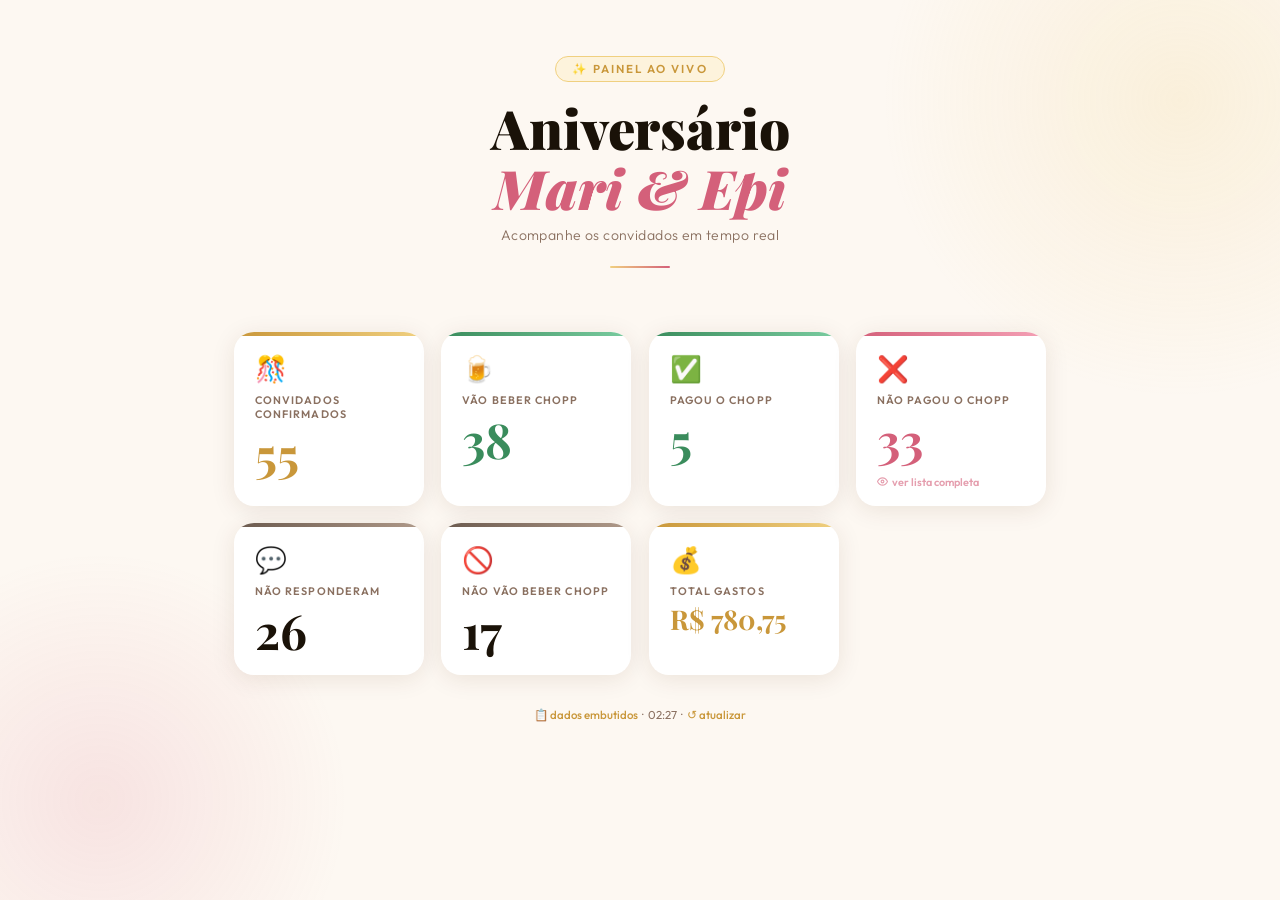
==== index.html @ e2efa53e "Rename painel (1).html to index.html" ====
<!DOCTYPE html>
<html lang="pt-BR">
<head>
<meta charset="UTF-8">
<meta name="viewport" content="width=device-width, initial-scale=1.0">
<title>🎉 Aniversário Mari & Epi</title>
<link href="https://fonts.googleapis.com/css2?family=Playfair+Display:wght@700;900&family=Outfit:wght@300;400;500;600&display=swap" rel="stylesheet">
<style>
:root{--cream:#fdf8f2;--gold:#c9973a;--gold-light:#f0d080;--rose:#d4607a;--rose-light:#f9dde4;--green:#3a8c5c;--ink:#1a1208;--muted:#8a7060;--shadow:0 4px 24px rgba(80,40,10,.10);--shadow-lg:0 12px 48px rgba(80,40,10,.18)}
*{box-sizing:border-box;margin:0;padding:0}
body{font-family:'Outfit',sans-serif;background:var(--cream);color:var(--ink);min-height:100vh;overflow-x:hidden}
body::before{content:'';position:fixed;top:-200px;right:-200px;width:600px;height:600px;background:radial-gradient(circle,#f0d08033 0%,transparent 70%);pointer-events:none;z-index:0}
body::after{content:'';position:fixed;bottom:-150px;left:-150px;width:500px;height:500px;background:radial-gradient(circle,#d4607a22 0%,transparent 70%);pointer-events:none;z-index:0}
header{position:relative;z-index:1;text-align:center;padding:3.5rem 1rem 2rem}
.tag{display:inline-block;font-size:.72rem;font-weight:600;letter-spacing:.18em;text-transform:uppercase;color:var(--gold);background:#fdf3dc;border:1px solid #f0d080;border-radius:999px;padding:.28rem 1rem;margin-bottom:1rem}
header h1{font-family:'Playfair Display',serif;font-size:clamp(2rem,6vw,3.4rem);font-weight:900;color:var(--ink);line-height:1.1;margin-bottom:.5rem}
header h1 em{font-style:italic;color:var(--rose)}
.sub{font-size:.88rem;color:var(--muted);font-weight:300;letter-spacing:.03em}
.divider{width:60px;height:2px;background:linear-gradient(90deg,var(--gold-light),var(--rose));margin:1.4rem auto 0;border-radius:2px}
.grid-wrap{position:relative;z-index:1;max-width:860px;margin:0 auto;padding:2rem 1.5rem 1rem;display:grid;grid-template-columns:repeat(auto-fit,minmax(175px,1fr));gap:1.1rem}
.card{background:#fff;border-radius:20px;padding:1.5rem 1.3rem 1.3rem;box-shadow:var(--shadow);transition:transform .2s,box-shadow .2s;position:relative;overflow:hidden;animation:fadeUp .5s ease both}
.card:hover{transform:translateY(-4px);box-shadow:var(--shadow-lg)}
@keyframes fadeUp{from{opacity:0;transform:translateY(20px)}to{opacity:1;transform:translateY(0)}}
.card:nth-child(1){animation-delay:.05s}.card:nth-child(2){animation-delay:.10s}.card:nth-child(3){animation-delay:.15s}
.card:nth-child(4){animation-delay:.20s}.card:nth-child(5){animation-delay:.25s}.card:nth-child(6){animation-delay:.30s}.card:nth-child(7){animation-delay:.35s}
.card::before{content:'';position:absolute;top:0;left:0;right:0;height:4px;border-radius:20px 20px 0 0}
.card.c-gold::before{background:linear-gradient(90deg,var(--gold),var(--gold-light))}
.card.c-green::before{background:linear-gradient(90deg,var(--green),#7acca0)}
.card.c-rose::before{background:linear-gradient(90deg,var(--rose),#f4a0b5)}
.card.c-ink::before{background:linear-gradient(90deg,#6b5a4e,#b09a8a)}
.card.c-rose{cursor:pointer}
.card.c-rose:hover .hint{opacity:1;transform:translateY(0)}
.card-icon{font-size:1.6rem;margin-bottom:.7rem;display:block;line-height:1}
.lbl{font-size:.68rem;font-weight:600;text-transform:uppercase;letter-spacing:.1em;color:var(--muted);margin-bottom:.5rem;line-height:1.3}
.val{font-family:'Playfair Display',serif;font-size:3rem;font-weight:700;line-height:1;color:var(--ink)}
.val.gold{color:var(--gold)}.val.green{color:var(--green)}.val.rose{color:var(--rose)}.val.money{font-size:1.7rem;color:var(--gold)}
.hint{font-size:.68rem;font-weight:600;color:var(--rose);margin-top:.5rem;opacity:.6;transform:translateY(4px);transition:opacity .2s,transform .2s;display:flex;align-items:center;gap:4px}
.overlay{display:none;position:fixed;inset:0;background:rgba(26,18,8,.55);backdrop-filter:blur(4px);z-index:500;align-items:center;justify-content:center;padding:1rem}
.overlay.open{display:flex}
.modal{background:#fff;border-radius:24px;width:100%;max-width:420px;max-height:85vh;display:flex;flex-direction:column;box-shadow:0 32px 80px rgba(26,18,8,.3);overflow:hidden;animation:modalIn .25s ease}
@keyframes modalIn{from{opacity:0;transform:scale(.95) translateY(10px)}to{opacity:1;transform:scale(1) translateY(0)}}
.mhead{background:linear-gradient(135deg,var(--rose) 0%,#c04060 100%);color:#fff;padding:1.4rem 1.5rem 1.2rem;display:flex;align-items:flex-start;justify-content:space-between;gap:1rem}
.mhead h2{font-family:'Playfair Display',serif;font-size:1.15rem;font-weight:700;margin-bottom:.2rem}
.mhead p{font-size:.75rem;opacity:.8;font-weight:300}
.mclose{background:rgba(255,255,255,.2);border:none;color:#fff;width:30px;height:30px;border-radius:50%;font-size:1.1rem;cursor:pointer;display:flex;align-items:center;justify-content:center;flex-shrink:0;transition:background .15s}
.mclose:hover{background:rgba(255,255,255,.35)}
.msearch-wrap{padding:.9rem 1.2rem;border-bottom:1px solid #f0ece8;background:#fdfbf9}
.msearch-wrap input{width:100%;border:1.5px solid #ede8e0;border-radius:10px;padding:.5rem .9rem;font-family:'Outfit',sans-serif;font-size:.88rem;outline:none;background:#fff;color:var(--ink);transition:border-color .2s}
.msearch-wrap input:focus{border-color:var(--rose)}
.mbody{overflow-y:auto;flex:1}
.mitem{padding:.72rem 1.5rem;font-size:.9rem;color:var(--ink);border-bottom:1px solid #f8f4f0;display:flex;align-items:center;gap:.75rem;transition:background .1s}
.mitem:hover{background:#fdf8f2}.mitem:last-child{border-bottom:none}
.mdot{width:8px;height:8px;border-radius:50%;background:var(--rose);flex-shrink:0}
.mempty{padding:2.5rem 1rem;text-align:center;color:var(--muted);font-size:.88rem;line-height:1.7}
.mfoot{padding:.7rem 1.5rem;border-top:1px solid #f0ece8;background:#fdfbf9;font-size:.72rem;color:var(--muted);display:flex;align-items:center;justify-content:space-between}
.mcount{background:var(--rose-light);color:var(--rose);font-weight:600;padding:.15rem .6rem;border-radius:999px;font-size:.72rem}
.status{position:relative;z-index:1;text-align:center;font-size:.72rem;color:var(--muted);padding:1rem 1rem 2rem}
.status a{color:var(--gold);text-decoration:none;font-weight:500}
.live-badge{display:inline-flex;align-items:center;gap:5px;background:#eef9f3;color:var(--green);border:1px solid #b6e8ce;border-radius:999px;padding:.2rem .75rem;font-size:.7rem;font-weight:600}
.live-dot{width:6px;height:6px;border-radius:50%;background:var(--green);animation:pulse 2s infinite}
@keyframes pulse{0%,100%{opacity:1}50%{opacity:.3}}
@media(max-width:480px){.grid-wrap{grid-template-columns:repeat(2,1fr);gap:.8rem;padding:1.2rem 1rem 1rem}.val{font-size:2.4rem}.val.money{font-size:1.3rem}}
</style>
</head>
<body>

<header>
  <div class="tag">✨ Painel ao vivo</div>
  <h1>Aniversário<br><em>Mari & Epi</em></h1>
  <p class="sub">Acompanhe os convidados em tempo real</p>
  <div class="divider"></div>
</header>

<div class="grid-wrap" id="grid"></div>
<div class="status" id="status"></div>

<div class="overlay" id="overlay" onclick="overlayClick(event)">
  <div class="modal">
    <div class="mhead">
      <div>
        <h2>Não pagaram o chopp</h2>
        <p id="msubtitle"></p>
      </div>
      <button class="mclose" onclick="closeModal()">×</button>
    </div>
    <div class="msearch-wrap">
      <input id="msearch" type="text" placeholder="🔍  Buscar nome..." oninput="filterModal()">
    </div>
    <div class="mbody" id="mlist"></div>
    <div class="mfoot">
      <span>Lista ao vivo da planilha</span>
      <span class="mcount" id="mcount">0</span>
    </div>
  </div>
</div>

<script>
// ── Dados embutidos — sempre corretos ────────────────────────────────────────
const BASE = {
  confirmados: 55, beberChopp: 38, pagouChopp: 5,
  naoPagou: 33, naoResponderam: 26, naoVaoBeber: 17,
  totalGastos: 'R$ 780,75',
  naoPagaram: ["Giulia helena","Marco Tulio","Hiago Calvo","Isaac","Joyce",
    "Matheus calabresa","Moises","Beatriz","Fernando","Duda","Lucas Sampaio",
    "Bruno Fernando","Bernardo","Tio Paulo","Regina","Bolivar","Bessa","Saulo",
    "Suelly Esposa saulo","Ana luiza Gabriel","Pai Marco","Mãe Marco",
    "Gabriel Augusto","Leite, João","PH Cria","Dona Margo","Bruno",
    "Maria Luiza Macedo","Bruna","Lucas","Sônia","Kathleen","João Vitor"]
};

const URL_CONV = 'https://docs.google.com/spreadsheets/d/e/2PACX-1vThvpgdanYTdMGOWHBqjWb4J228eDrGyHXUwMuTvzd60iAcUpu5BRaYvmq8Ufux8NA_GicTY8A1cm37/pub?gid=1875632085&single=true&output=csv';
const PROXIES = [
  u => `https://corsproxy.io/?url=${encodeURIComponent(u)}`,
  u => `https://api.allorigins.win/raw?url=${encodeURIComponent(u)}`,
];

let current = { ...BASE, naoPagaram: [...BASE.naoPagaram] };

// Renderiza imediatamente com dados embutidos
render(current);
setStatus('local');

// Tenta atualizar ao vivo em background
tryLive();

async function tryLive() {
  const urls = [URL_CONV, ...PROXIES.map(fn => fn(URL_CONV))];

  for (const url of urls) {
    try {
      const r = await fetch(url, { cache: 'no-store' });
      if (!r.ok) continue;
      const text = await r.text();
      if (!text || text.length < 100) continue;

      const parsed = processCSV(text);

      // ✅ SÓ atualiza se os dados fizerem sentido (confirmados > 0)
      if (parsed.confirmados > 0) {
        current = parsed;
        render(current);
        setStatus('live');
        return;
      }
      // Se veio zerado, ignora e tenta próximo
    } catch(e) { continue; }
  }

  // Nenhum funcionou — mantém dados embutidos
  setStatus('local');
}

function processCSV(text) {
  const rows = parseCSV(text);
  let confirmados=0, beberChopp=0, pagouChopp=0,
      naoPagou=0, naoResponderam=0, naoVaoBeber=0;
  const naoPagaram = [];

  // Linha 0: título "CONVIDADOS"
  // Linha 1: vazia
  // Linha 2: cabeçalho (NOMES, PRESENÇA, VAI BEBER CHOPP?, PAGOU O CHOOP)
  // Dados: a partir da linha 3
  for (let i = 3; i < rows.length; i++) {
    const r = rows[i];
    const nome     = (r[2] || '').trim();
    const presenca = norm(r[3] || '');
    const chopp    = norm(r[4] || '');
    const pagou    = norm(r[5] || '');

    if (!nome) continue;

    if (presenca === 'sim')                                      confirmados++;
    if (presenca.includes('nao respondeu'))                      naoResponderam++;
    if (chopp === 'sim')                                         beberChopp++;
    if (chopp.includes('nao vai') || chopp.includes('nao vao')) naoVaoBeber++;
    if (pagou === 'sim')                                         pagouChopp++;
    if (pagou === 'nao') { naoPagou++; naoPagaram.push(nome); }
  }

  return { confirmados, beberChopp, pagouChopp, naoPagou,
           naoResponderam, naoVaoBeber,
           totalGastos: BASE.totalGastos, naoPagaram };
}

function parseCSV(text) {
  const rows = [];
  for (const line of text.replace(/\r/g,'').split('\n')) {
    if (!line.trim()) continue;
    const cols=[]; let cur='', q=false;
    for (const c of line) {
      if (c==='"'){q=!q;}
      else if (c===','&&!q){cols.push(cur.trim());cur='';}
      else cur+=c;
    }
    cols.push(cur.trim());
    rows.push(cols);
  }
  return rows;
}

function norm(s) {
  return (s||'').toString().trim().toLowerCase()
    .normalize('NFD').replace(/[\u0300-\u036f]/g,'');
}

function render(d) {
  document.getElementById('grid').innerHTML = `
    <div class="card c-gold">
      <span class="card-icon">🎊</span>
      <div class="lbl">Convidados Confirmados</div>
      <div class="val gold">${d.confirmados}</div>
    </div>
    <div class="card c-green">
      <span class="card-icon">🍺</span>
      <div class="lbl">Vão Beber Chopp</div>
      <div class="val green">${d.beberChopp}</div>
    </div>
    <div class="card c-green">
      <span class="card-icon">✅</span>
      <div class="lbl">Pagou o Chopp</div>
      <div class="val green">${d.pagouChopp}</div>
    </div>
    <div class="card c-rose" onclick="openModal()">
      <span class="card-icon">❌</span>
      <div class="lbl">Não Pagou o Chopp</div>
      <div class="val rose">${d.naoPagou}</div>
      <div class="hint">
        <svg width="11" height="11" viewBox="0 0 24 24" fill="none" stroke="currentColor" stroke-width="2.5"><path d="M1 12s4-8 11-8 11 8 11 8-4 8-11 8-11-8-11-8z"/><circle cx="12" cy="12" r="3"/></svg>
        ver lista completa
      </div>
    </div>
    <div class="card c-ink">
      <span class="card-icon">💬</span>
      <div class="lbl">Não Responderam</div>
      <div class="val">${d.naoResponderam}</div>
    </div>
    <div class="card c-ink">
      <span class="card-icon">🚫</span>
      <div class="lbl">Não Vão Beber Chopp</div>
      <div class="val">${d.naoVaoBeber}</div>
    </div>
    <div class="card c-gold">
      <span class="card-icon">💰</span>
      <div class="lbl">Total Gastos</div>
      <div class="val money">${d.totalGastos}</div>
    </div>`;
}

function setStatus(mode) {
  const now = new Date().toLocaleTimeString('pt-BR',{hour:'2-digit',minute:'2-digit'});
  const badge = mode === 'live'
    ? `<span class="live-badge"><span class="live-dot"></span> ao vivo</span>`
    : `<span style="color:var(--gold);font-weight:500">📋 dados embutidos</span>`;
  document.getElementById('status').innerHTML =
    `${badge} &nbsp;·&nbsp; ${now} &nbsp;·&nbsp; <a href="#" onclick="location.reload();return false">↺ atualizar</a>`;
}

function openModal() {
  document.getElementById('msearch').value = '';
  filterModal();
  document.getElementById('overlay').classList.add('open');
}
function closeModal() { document.getElementById('overlay').classList.remove('open'); }
function overlayClick(e) { if(e.target===document.getElementById('overlay')) closeModal(); }

function filterModal() {
  const lista = current.naoPagaram;
  const q = norm(document.getElementById('msearch').value);
  const filtered = q ? lista.filter(n => norm(n).includes(q)) : [...lista];
  document.getElementById('msubtitle').textContent =
    `${lista.length} pessoa${lista.length !== 1 ? 's' : ''} na lista`;
  const listEl = document.getElementById('mlist');
  if (!lista.length) {
    listEl.innerHTML = '<div class="mempty">🎉 Ninguém deve chopp!<br>Todos pagaram.</div>';
  } else if (!filtered.length) {
    listEl.innerHTML = '<div class="mempty">Nenhum nome encontrado.</div>';
  } else {
    listEl.innerHTML = filtered
      .map(n => `<div class="mitem"><div class="mdot"></div>${n}</div>`)
      .join('');
  }
  document.getElementById('mcount').textContent =
    filtered.length + (filtered.length !== lista.length ? ` / ${lista.length}` : '');
}
</script>
</body>
</html>
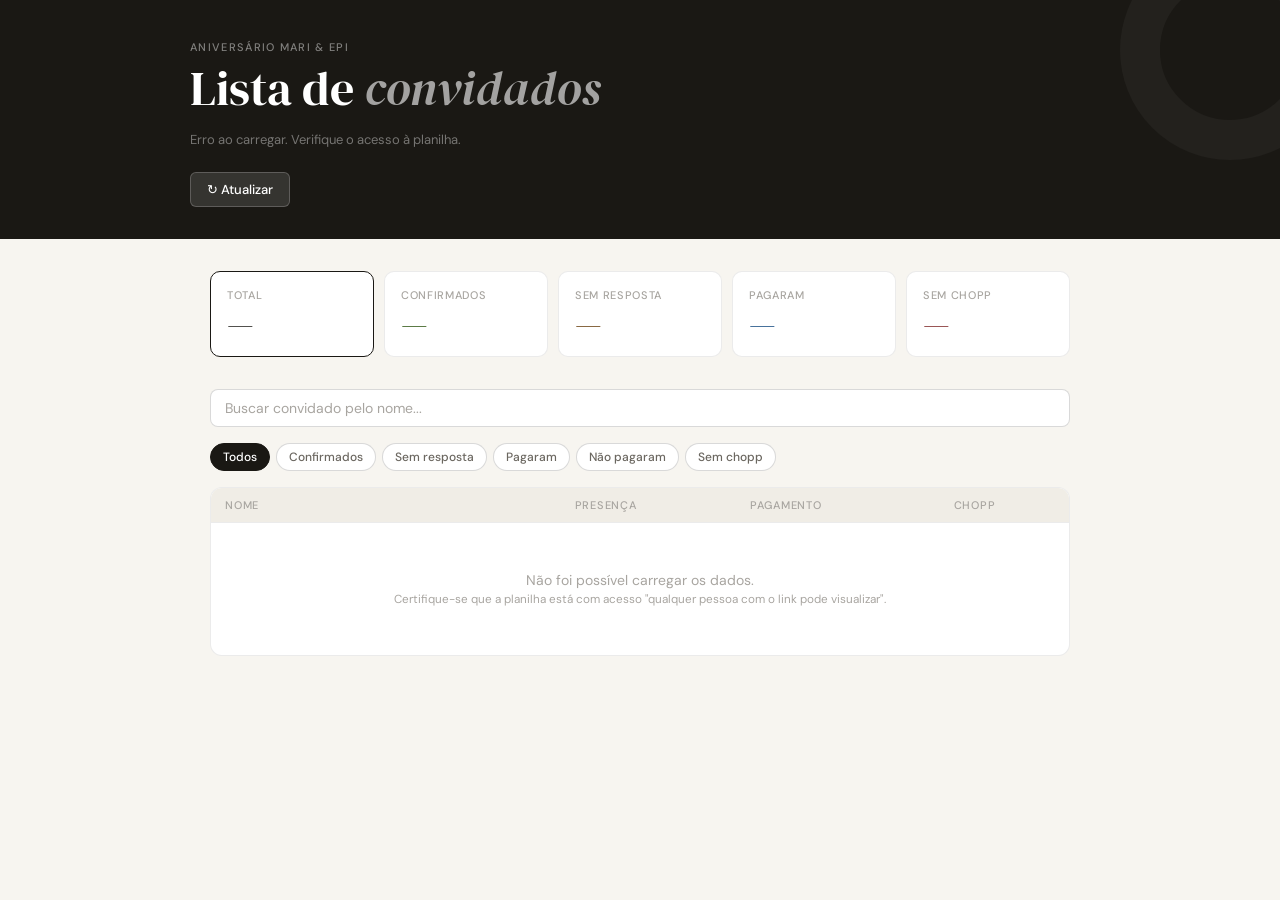
==== commit 97ce45d4: "Update index.html" ====
--- a/index.html
+++ b/index.html
@@ -1,287 +1,265 @@
 <!DOCTYPE html>
 <html lang="pt-BR">
 <head>
-<meta charset="UTF-8">
-<meta name="viewport" content="width=device-width, initial-scale=1.0">
-<title>🎉 Aniversário Mari & Epi</title>
-<link href="https://fonts.googleapis.com/css2?family=Playfair+Display:wght@700;900&family=Outfit:wght@300;400;500;600&display=swap" rel="stylesheet">
-<style>
-:root{--cream:#fdf8f2;--gold:#c9973a;--gold-light:#f0d080;--rose:#d4607a;--rose-light:#f9dde4;--green:#3a8c5c;--ink:#1a1208;--muted:#8a7060;--shadow:0 4px 24px rgba(80,40,10,.10);--shadow-lg:0 12px 48px rgba(80,40,10,.18)}
-*{box-sizing:border-box;margin:0;padding:0}
-body{font-family:'Outfit',sans-serif;background:var(--cream);color:var(--ink);min-height:100vh;overflow-x:hidden}
-body::before{content:'';position:fixed;top:-200px;right:-200px;width:600px;height:600px;background:radial-gradient(circle,#f0d08033 0%,transparent 70%);pointer-events:none;z-index:0}
-body::after{content:'';position:fixed;bottom:-150px;left:-150px;width:500px;height:500px;background:radial-gradient(circle,#d4607a22 0%,transparent 70%);pointer-events:none;z-index:0}
-header{position:relative;z-index:1;text-align:center;padding:3.5rem 1rem 2rem}
-.tag{display:inline-block;font-size:.72rem;font-weight:600;letter-spacing:.18em;text-transform:uppercase;color:var(--gold);background:#fdf3dc;border:1px solid #f0d080;border-radius:999px;padding:.28rem 1rem;margin-bottom:1rem}
-header h1{font-family:'Playfair Display',serif;font-size:clamp(2rem,6vw,3.4rem);font-weight:900;color:var(--ink);line-height:1.1;margin-bottom:.5rem}
-header h1 em{font-style:italic;color:var(--rose)}
-.sub{font-size:.88rem;color:var(--muted);font-weight:300;letter-spacing:.03em}
-.divider{width:60px;height:2px;background:linear-gradient(90deg,var(--gold-light),var(--rose));margin:1.4rem auto 0;border-radius:2px}
-.grid-wrap{position:relative;z-index:1;max-width:860px;margin:0 auto;padding:2rem 1.5rem 1rem;display:grid;grid-template-columns:repeat(auto-fit,minmax(175px,1fr));gap:1.1rem}
-.card{background:#fff;border-radius:20px;padding:1.5rem 1.3rem 1.3rem;box-shadow:var(--shadow);transition:transform .2s,box-shadow .2s;position:relative;overflow:hidden;animation:fadeUp .5s ease both}
-.card:hover{transform:translateY(-4px);box-shadow:var(--shadow-lg)}
-@keyframes fadeUp{from{opacity:0;transform:translateY(20px)}to{opacity:1;transform:translateY(0)}}
-.card:nth-child(1){animation-delay:.05s}.card:nth-child(2){animation-delay:.10s}.card:nth-child(3){animation-delay:.15s}
-.card:nth-child(4){animation-delay:.20s}.card:nth-child(5){animation-delay:.25s}.card:nth-child(6){animation-delay:.30s}.card:nth-child(7){animation-delay:.35s}
-.card::before{content:'';position:absolute;top:0;left:0;right:0;height:4px;border-radius:20px 20px 0 0}
-.card.c-gold::before{background:linear-gradient(90deg,var(--gold),var(--gold-light))}
-.card.c-green::before{background:linear-gradient(90deg,var(--green),#7acca0)}
-.card.c-rose::before{background:linear-gradient(90deg,var(--rose),#f4a0b5)}
-.card.c-ink::before{background:linear-gradient(90deg,#6b5a4e,#b09a8a)}
-.card.c-rose{cursor:pointer}
-.card.c-rose:hover .hint{opacity:1;transform:translateY(0)}
-.card-icon{font-size:1.6rem;margin-bottom:.7rem;display:block;line-height:1}
-.lbl{font-size:.68rem;font-weight:600;text-transform:uppercase;letter-spacing:.1em;color:var(--muted);margin-bottom:.5rem;line-height:1.3}
-.val{font-family:'Playfair Display',serif;font-size:3rem;font-weight:700;line-height:1;color:var(--ink)}
-.val.gold{color:var(--gold)}.val.green{color:var(--green)}.val.rose{color:var(--rose)}.val.money{font-size:1.7rem;color:var(--gold)}
-.hint{font-size:.68rem;font-weight:600;color:var(--rose);margin-top:.5rem;opacity:.6;transform:translateY(4px);transition:opacity .2s,transform .2s;display:flex;align-items:center;gap:4px}
-.overlay{display:none;position:fixed;inset:0;background:rgba(26,18,8,.55);backdrop-filter:blur(4px);z-index:500;align-items:center;justify-content:center;padding:1rem}
-.overlay.open{display:flex}
-.modal{background:#fff;border-radius:24px;width:100%;max-width:420px;max-height:85vh;display:flex;flex-direction:column;box-shadow:0 32px 80px rgba(26,18,8,.3);overflow:hidden;animation:modalIn .25s ease}
-@keyframes modalIn{from{opacity:0;transform:scale(.95) translateY(10px)}to{opacity:1;transform:scale(1) translateY(0)}}
-.mhead{background:linear-gradient(135deg,var(--rose) 0%,#c04060 100%);color:#fff;padding:1.4rem 1.5rem 1.2rem;display:flex;align-items:flex-start;justify-content:space-between;gap:1rem}
-.mhead h2{font-family:'Playfair Display',serif;font-size:1.15rem;font-weight:700;margin-bottom:.2rem}
-.mhead p{font-size:.75rem;opacity:.8;font-weight:300}
-.mclose{background:rgba(255,255,255,.2);border:none;color:#fff;width:30px;height:30px;border-radius:50%;font-size:1.1rem;cursor:pointer;display:flex;align-items:center;justify-content:center;flex-shrink:0;transition:background .15s}
-.mclose:hover{background:rgba(255,255,255,.35)}
-.msearch-wrap{padding:.9rem 1.2rem;border-bottom:1px solid #f0ece8;background:#fdfbf9}
-.msearch-wrap input{width:100%;border:1.5px solid #ede8e0;border-radius:10px;padding:.5rem .9rem;font-family:'Outfit',sans-serif;font-size:.88rem;outline:none;background:#fff;color:var(--ink);transition:border-color .2s}
-.msearch-wrap input:focus{border-color:var(--rose)}
-.mbody{overflow-y:auto;flex:1}
-.mitem{padding:.72rem 1.5rem;font-size:.9rem;color:var(--ink);border-bottom:1px solid #f8f4f0;display:flex;align-items:center;gap:.75rem;transition:background .1s}
-.mitem:hover{background:#fdf8f2}.mitem:last-child{border-bottom:none}
-.mdot{width:8px;height:8px;border-radius:50%;background:var(--rose);flex-shrink:0}
-.mempty{padding:2.5rem 1rem;text-align:center;color:var(--muted);font-size:.88rem;line-height:1.7}
-.mfoot{padding:.7rem 1.5rem;border-top:1px solid #f0ece8;background:#fdfbf9;font-size:.72rem;color:var(--muted);display:flex;align-items:center;justify-content:space-between}
-.mcount{background:var(--rose-light);color:var(--rose);font-weight:600;padding:.15rem .6rem;border-radius:999px;font-size:.72rem}
-.status{position:relative;z-index:1;text-align:center;font-size:.72rem;color:var(--muted);padding:1rem 1rem 2rem}
-.status a{color:var(--gold);text-decoration:none;font-weight:500}
-.live-badge{display:inline-flex;align-items:center;gap:5px;background:#eef9f3;color:var(--green);border:1px solid #b6e8ce;border-radius:999px;padding:.2rem .75rem;font-size:.7rem;font-weight:600}
-.live-dot{width:6px;height:6px;border-radius:50%;background:var(--green);animation:pulse 2s infinite}
-@keyframes pulse{0%,100%{opacity:1}50%{opacity:.3}}
-@media(max-width:480px){.grid-wrap{grid-template-columns:repeat(2,1fr);gap:.8rem;padding:1.2rem 1rem 1rem}.val{font-size:2.4rem}.val.money{font-size:1.3rem}}
-</style>
+  <meta charset="UTF-8" />
+  <meta name="viewport" content="width=device-width, initial-scale=1.0" />
+  <title>Painel de Convidados</title>
+  <link href="https://fonts.googleapis.com/css2?family=DM+Serif+Display:ital@0;1&family=DM+Sans:wght@300;400;500&display=swap" rel="stylesheet" />
+  <style>
+    *, *::before, *::after { box-sizing: border-box; margin: 0; padding: 0; }
+    :root {
+      --bg: #F7F5F0; --surface: #FFFFFF; --surface2: #F0EDE6;
+      --text: #1A1814; --text2: #6B6760; --text3: #A8A5A0;
+      --border: rgba(0,0,0,0.08); --border2: rgba(0,0,0,0.15);
+      --green-bg: #EAF3DE; --green-text: #27500A;
+      --amber-bg: #FAEEDA; --amber-text: #633806;
+      --blue-bg:  #E6F1FB; --blue-text:  #0C447C;
+      --red-bg:   #FCEBEB; --red-text:   #791F1F;
+      --accent: #1A1814;
+    }
+    body { font-family: 'DM Sans', sans-serif; background: var(--bg); color: var(--text); min-height: 100vh; }
+    header { background: var(--accent); padding: 2.5rem 2rem 2rem; position: relative; overflow: hidden; }
+    header::before { content: ''; position: absolute; top: -60px; right: -60px; width: 220px; height: 220px; border-radius: 50%; border: 40px solid rgba(255,255,255,0.04); }
+    .header-inner { max-width: 900px; margin: 0 auto; position: relative; z-index: 1; }
+    .header-tag { font-size: 11px; font-weight: 500; letter-spacing: 0.12em; text-transform: uppercase; color: rgba(255,255,255,0.45); margin-bottom: 0.5rem; }
+    header h1 { font-family: 'DM Serif Display', serif; font-size: clamp(2rem, 5vw, 3rem); color: #fff; font-weight: 400; line-height: 1.1; }
+    header h1 em { font-style: italic; color: rgba(255,255,255,0.6); }
+    .header-meta { margin-top: 1rem; font-size: 13px; color: rgba(255,255,255,0.4); }
+    .header-actions { margin-top: 1.5rem; }
+    .btn { display: inline-flex; align-items: center; gap: 6px; font-family: 'DM Sans', sans-serif; font-size: 13px; font-weight: 500; padding: 8px 16px; border-radius: 6px; border: none; cursor: pointer; transition: transform 0.1s; }
+    .btn:active { transform: scale(0.98); }
+    .btn-light { background: rgba(255,255,255,0.12); color: #fff; border: 1px solid rgba(255,255,255,0.2); }
+    .btn-light:hover { background: rgba(255,255,255,0.18); }
+    main { max-width: 900px; margin: 0 auto; padding: 2rem 1.25rem 4rem; }
+    .stats { display: grid; grid-template-columns: repeat(auto-fit, minmax(130px, 1fr)); gap: 10px; margin-bottom: 2rem; }
+    .stat { background: var(--surface); border: 1px solid var(--border); border-radius: 10px; padding: 1rem; cursor: pointer; transition: border-color 0.15s, transform 0.1s; }
+    .stat:hover { border-color: var(--border2); }
+    .stat:active { transform: scale(0.98); }
+    .stat.active { border-color: var(--accent); border-width: 1.5px; }
+    .stat-label { font-size: 11px; font-weight: 500; letter-spacing: 0.06em; text-transform: uppercase; color: var(--text3); margin-bottom: 6px; }
+    .stat-num { font-family: 'DM Serif Display', serif; font-size: 2rem; font-weight: 400; line-height: 1; }
+    .stat.s-confirmados .stat-num { color: #27500A; }
+    .stat.s-pendentes   .stat-num { color: #633806; }
+    .stat.s-pagaram     .stat-num { color: #0C447C; }
+    .stat.s-semchopp    .stat-num { color: #791F1F; }
+    .filters { display: flex; gap: 6px; flex-wrap: wrap; margin-bottom: 1rem; }
+    .filter-btn { font-family: 'DM Sans', sans-serif; font-size: 12px; font-weight: 500; padding: 5px 12px; border-radius: 20px; border: 1px solid var(--border2); background: var(--surface); color: var(--text2); cursor: pointer; transition: all 0.15s; }
+    .filter-btn:hover { border-color: var(--accent); color: var(--accent); }
+    .filter-btn.active { background: var(--accent); color: #fff; border-color: var(--accent); }
+    .search-wrap { margin-bottom: 1rem; }
+    #search { width: 100%; padding: 9px 14px; font-family: 'DM Sans', sans-serif; font-size: 14px; border: 1px solid var(--border2); border-radius: 8px; background: var(--surface); color: var(--text); outline: none; transition: border-color 0.15s; }
+    #search:focus { border-color: var(--accent); }
+    #search::placeholder { color: var(--text3); }
+    .table-wrap { background: var(--surface); border: 1px solid var(--border); border-radius: 12px; overflow: hidden; }
+    table { width: 100%; border-collapse: collapse; table-layout: fixed; }
+    thead tr { background: var(--surface2); border-bottom: 1px solid var(--border); }
+    th { text-align: left; padding: 10px 14px; font-size: 11px; font-weight: 500; letter-spacing: 0.07em; text-transform: uppercase; color: var(--text3); }
+    th:not(:first-child) { text-align: center; }
+    td { padding: 11px 14px; font-size: 14px; border-bottom: 1px solid var(--border); color: var(--text); overflow: hidden; text-overflow: ellipsis; white-space: nowrap; }
+    td:not(:first-child) { text-align: center; }
+    tr:last-child td { border-bottom: none; }
+    tr:hover td { background: var(--surface2); }
+    .badge { display: inline-block; font-size: 11px; font-weight: 500; padding: 3px 9px; border-radius: 20px; }
+    .badge-green { background: var(--green-bg); color: var(--green-text); }
+    .badge-amber { background: var(--amber-bg); color: var(--amber-text); }
+    .badge-blue  { background: var(--blue-bg);  color: var(--blue-text);  }
+    .badge-red   { background: var(--red-bg);   color: var(--red-text);   }
+    .badge-gray  { background: var(--surface2); color: var(--text3);      }
+    .empty { padding: 3rem; text-align: center; color: var(--text3); font-size: 14px; }
+    .footer-info { margin-top: 10px; font-size: 11px; color: var(--text3); text-align: right; }
+    @media (max-width: 600px) {
+      .stats { grid-template-columns: repeat(3, 1fr); }
+      th:nth-child(4), td:nth-child(4) { display: none; }
+    }
+  </style>
 </head>
 <body>
 
 <header>
-  <div class="tag">✨ Painel ao vivo</div>
-  <h1>Aniversário<br><em>Mari & Epi</em></h1>
-  <p class="sub">Acompanhe os convidados em tempo real</p>
-  <div class="divider"></div>
+  <div class="header-inner">
+    <div class="header-tag">Aniversário Mari &amp; Epi</div>
+    <h1>Lista de <em>convidados</em></h1>
+    <div class="header-meta" id="header-meta">Carregando dados...</div>
+    <div class="header-actions">
+      <button class="btn btn-light" onclick="loadData()">&#8635; Atualizar</button>
+    </div>
+  </div>
 </header>
 
-<div class="grid-wrap" id="grid"></div>
-<div class="status" id="status"></div>
-
-<div class="overlay" id="overlay" onclick="overlayClick(event)">
-  <div class="modal">
-    <div class="mhead">
-      <div>
-        <h2>Não pagaram o chopp</h2>
-        <p id="msubtitle"></p>
-      </div>
-      <button class="mclose" onclick="closeModal()">×</button>
-    </div>
-    <div class="msearch-wrap">
-      <input id="msearch" type="text" placeholder="🔍  Buscar nome..." oninput="filterModal()">
-    </div>
-    <div class="mbody" id="mlist"></div>
-    <div class="mfoot">
-      <span>Lista ao vivo da planilha</span>
-      <span class="mcount" id="mcount">0</span>
-    </div>
-  </div>
-</div>
+<main>
+  <div class="stats">
+    <div class="stat active" onclick="setFiltro('todos')" data-f="todos">
+      <div class="stat-label">Total</div>
+      <div class="stat-num" id="sn-total">—</div>
+    </div>
+    <div class="stat s-confirmados" onclick="setFiltro('confirmados')" data-f="confirmados">
+      <div class="stat-label">Confirmados</div>
+      <div class="stat-num" id="sn-confirmados">—</div>
+    </div>
+    <div class="stat s-pendentes" onclick="setFiltro('pendentes')" data-f="pendentes">
+      <div class="stat-label">Sem resposta</div>
+      <div class="stat-num" id="sn-pendentes">—</div>
+    </div>
+    <div class="stat s-pagaram" onclick="setFiltro('pagaram')" data-f="pagaram">
+      <div class="stat-label">Pagaram</div>
+      <div class="stat-num" id="sn-pagaram">—</div>
+    </div>
+    <div class="stat s-semchopp" onclick="setFiltro('semchopp')" data-f="semchopp">
+      <div class="stat-label">Sem chopp</div>
+      <div class="stat-num" id="sn-semchopp">—</div>
+    </div>
+  </div>
+
+  <div class="search-wrap">
+    <input type="text" id="search" placeholder="Buscar convidado pelo nome..." oninput="renderTabela()" />
+  </div>
+
+  <div class="filters">
+    <button class="filter-btn active" onclick="setFiltro('todos')" data-f="todos">Todos</button>
+    <button class="filter-btn" onclick="setFiltro('confirmados')" data-f="confirmados">Confirmados</button>
+    <button class="filter-btn" onclick="setFiltro('pendentes')" data-f="pendentes">Sem resposta</button>
+    <button class="filter-btn" onclick="setFiltro('pagaram')" data-f="pagaram">Pagaram</button>
+    <button class="filter-btn" onclick="setFiltro('nao-pagaram')" data-f="nao-pagaram">Não pagaram</button>
+    <button class="filter-btn" onclick="setFiltro('semchopp')" data-f="semchopp">Sem chopp</button>
+  </div>
+
+  <div class="table-wrap">
+    <table>
+      <thead>
+        <tr>
+          <th style="width:36%;">Nome</th>
+          <th style="width:20%;">Presença</th>
+          <th style="width:22%;">Pagamento</th>
+          <th style="width:22%;">Chopp</th>
+        </tr>
+      </thead>
+      <tbody id="tbody">
+        <tr><td colspan="4" class="empty">Carregando...</td></tr>
+      </tbody>
+    </table>
+  </div>
+  <div class="footer-info" id="footer-info"></div>
+</main>
 
 <script>
-// ── Dados embutidos — sempre corretos ────────────────────────────────────────
-const BASE = {
-  confirmados: 55, beberChopp: 38, pagouChopp: 5,
-  naoPagou: 33, naoResponderam: 26, naoVaoBeber: 17,
-  totalGastos: 'R$ 780,75',
-  naoPagaram: ["Giulia helena","Marco Tulio","Hiago Calvo","Isaac","Joyce",
-    "Matheus calabresa","Moises","Beatriz","Fernando","Duda","Lucas Sampaio",
-    "Bruno Fernando","Bernardo","Tio Paulo","Regina","Bolivar","Bessa","Saulo",
-    "Suelly Esposa saulo","Ana luiza Gabriel","Pai Marco","Mãe Marco",
-    "Gabriel Augusto","Leite, João","PH Cria","Dona Margo","Bruno",
-    "Maria Luiza Macedo","Bruna","Lucas","Sônia","Kathleen","João Vitor"]
-};
-
-const URL_CONV = 'https://docs.google.com/spreadsheets/d/e/2PACX-1vThvpgdanYTdMGOWHBqjWb4J228eDrGyHXUwMuTvzd60iAcUpu5BRaYvmq8Ufux8NA_GicTY8A1cm37/pub?gid=1875632085&single=true&output=csv';
-const PROXIES = [
-  u => `https://corsproxy.io/?url=${encodeURIComponent(u)}`,
-  u => `https://api.allorigins.win/raw?url=${encodeURIComponent(u)}`,
-];
-
-let current = { ...BASE, naoPagaram: [...BASE.naoPagaram] };
-
-// Renderiza imediatamente com dados embutidos
-render(current);
-setStatus('local');
-
-// Tenta atualizar ao vivo em background
-tryLive();
-
-async function tryLive() {
-  const urls = [URL_CONV, ...PROXIES.map(fn => fn(URL_CONV))];
-
-  for (const url of urls) {
+  const SHEET_ID   = '13nvmfaI0ttiaVG7Ej7gcd44cclo6K7OfmatoO9oqkSA';
+  const SHEET_NAME = 'Convidados';
+
+  // A planilha tem cabeçalho na linha 3 e dados a partir da coluna C.
+  // Usamos range=C3:F999 para pular as linhas extras e colunas A/B.
+  // Índices das colunas no range (0=NOMES, 1=PRESENÇA, 2=VAI BEBER CHOPP?, 3=PAGOU O CHOOP)
+  const I_NOME     = 0;
+  const I_PRESENCA = 1;
+  const I_CHOPP    = 2;
+  const I_PAGOU    = 3;
+
+  let todos = [];
+  let filtroAtual = 'todos';
+
+  const norm = v => (v || '').toString().trim();
+
+  const isConfirmado = r => norm(r[I_PRESENCA]) === 'Sim';
+  const isPendente   = r => norm(r[I_PRESENCA]) === 'Não respondeu' || norm(r[I_PRESENCA]) === '';
+  const isPagou      = r => norm(r[I_PAGOU]) === 'Sim';
+  const isNaoPagou   = r => norm(r[I_PAGOU]) !== 'Sim' && norm(r[I_PAGOU]) !== '';
+  const isSemChopp   = r => norm(r[I_CHOPP]) === 'Não' || norm(r[I_CHOPP]) === 'Não Vai beber';
+
+  function badgePresenca(val) {
+    const v = norm(val);
+    if (v === 'Sim')           return '<span class="badge badge-green">Confirmado</span>';
+    if (v === 'Não')           return '<span class="badge badge-red">Não vai</span>';
+    if (v === 'Não respondeu') return '<span class="badge badge-amber">Sem resposta</span>';
+    return '<span class="badge badge-amber">Sem resposta</span>';
+  }
+
+  function badgePagou(val) {
+    const v = norm(val);
+    if (v === 'Sim')           return '<span class="badge badge-blue">Pago</span>';
+    if (v === 'Não')           return '<span class="badge badge-red">Pendente</span>';
+    if (v === 'Não respondeu') return '<span class="badge badge-amber">Sem resposta</span>';
+    if (v === 'Não Vai beber') return '<span class="badge badge-gray">N/A</span>';
+    if (!v)                    return '<span class="badge badge-gray">—</span>';
+    return `<span class="badge badge-gray">${v}</span>`;
+  }
+
+  function badgeChopp(val) {
+    const v = norm(val);
+    if (v === 'Sim')           return '<span class="badge badge-green">Sim</span>';
+    if (v === 'Não')           return '<span class="badge badge-red">Não bebe</span>';
+    if (v === 'Não Vai beber') return '<span class="badge badge-red">Não bebe</span>';
+    if (v === 'Não respondeu') return '<span class="badge badge-amber">Sem resposta</span>';
+    return '<span class="badge badge-gray">—</span>';
+  }
+
+  function setFiltro(f) {
+    filtroAtual = f;
+    document.querySelectorAll('[data-f]').forEach(el => el.classList.toggle('active', el.dataset.f === f));
+    renderTabela();
+  }
+
+  function renderTabela() {
+    const busca = (document.getElementById('search').value || '').toLowerCase().trim();
+    let dados = todos;
+
+    if      (filtroAtual === 'confirmados') dados = dados.filter(isConfirmado);
+    else if (filtroAtual === 'pendentes')   dados = dados.filter(isPendente);
+    else if (filtroAtual === 'pagaram')     dados = dados.filter(isPagou);
+    else if (filtroAtual === 'nao-pagaram') dados = dados.filter(isNaoPagou);
+    else if (filtroAtual === 'semchopp')    dados = dados.filter(isSemChopp);
+
+    if (busca) dados = dados.filter(r => norm(r[I_NOME]).toLowerCase().includes(busca));
+
+    const tbody = document.getElementById('tbody');
+    if (!dados.length) {
+      tbody.innerHTML = '<tr><td colspan="4" class="empty">Nenhum convidado encontrado</td></tr>';
+      return;
+    }
+
+    tbody.innerHTML = dados.map(r => `
+      <tr>
+        <td title="${norm(r[I_NOME])}">${norm(r[I_NOME]) || '—'}</td>
+        <td>${badgePresenca(r[I_PRESENCA])}</td>
+        <td>${badgePagou(r[I_PAGOU])}</td>
+        <td>${badgeChopp(r[I_CHOPP])}</td>
+      </tr>`).join('');
+  }
+
+  async function loadData() {
+    document.getElementById('header-meta').textContent = 'Atualizando...';
+
+    // range=C3:F999 → pula linhas 1-2 e colunas A-B, lê cabeçalho na linha 3
+    const url = `https://docs.google.com/spreadsheets/d/${SHEET_ID}/gviz/tq?tqx=out:json&sheet=${encodeURIComponent(SHEET_NAME)}&range=C3:F999`;
+
     try {
-      const r = await fetch(url, { cache: 'no-store' });
-      if (!r.ok) continue;
-      const text = await r.text();
-      if (!text || text.length < 100) continue;
-
-      const parsed = processCSV(text);
-
-      // ✅ SÓ atualiza se os dados fizerem sentido (confirmados > 0)
-      if (parsed.confirmados > 0) {
-        current = parsed;
-        render(current);
-        setStatus('live');
-        return;
-      }
-      // Se veio zerado, ignora e tenta próximo
-    } catch(e) { continue; }
-  }
-
-  // Nenhum funcionou — mantém dados embutidos
-  setStatus('local');
-}
-
-function processCSV(text) {
-  const rows = parseCSV(text);
-  let confirmados=0, beberChopp=0, pagouChopp=0,
-      naoPagou=0, naoResponderam=0, naoVaoBeber=0;
-  const naoPagaram = [];
-
-  // Linha 0: título "CONVIDADOS"
-  // Linha 1: vazia
-  // Linha 2: cabeçalho (NOMES, PRESENÇA, VAI BEBER CHOPP?, PAGOU O CHOOP)
-  // Dados: a partir da linha 3
-  for (let i = 3; i < rows.length; i++) {
-    const r = rows[i];
-    const nome     = (r[2] || '').trim();
-    const presenca = norm(r[3] || '');
-    const chopp    = norm(r[4] || '');
-    const pagou    = norm(r[5] || '');
-
-    if (!nome) continue;
-
-    if (presenca === 'sim')                                      confirmados++;
-    if (presenca.includes('nao respondeu'))                      naoResponderam++;
-    if (chopp === 'sim')                                         beberChopp++;
-    if (chopp.includes('nao vai') || chopp.includes('nao vao')) naoVaoBeber++;
-    if (pagou === 'sim')                                         pagouChopp++;
-    if (pagou === 'nao') { naoPagou++; naoPagaram.push(nome); }
-  }
-
-  return { confirmados, beberChopp, pagouChopp, naoPagou,
-           naoResponderam, naoVaoBeber,
-           totalGastos: BASE.totalGastos, naoPagaram };
-}
-
-function parseCSV(text) {
-  const rows = [];
-  for (const line of text.replace(/\r/g,'').split('\n')) {
-    if (!line.trim()) continue;
-    const cols=[]; let cur='', q=false;
-    for (const c of line) {
-      if (c==='"'){q=!q;}
-      else if (c===','&&!q){cols.push(cur.trim());cur='';}
-      else cur+=c;
-    }
-    cols.push(cur.trim());
-    rows.push(cols);
-  }
-  return rows;
-}
-
-function norm(s) {
-  return (s||'').toString().trim().toLowerCase()
-    .normalize('NFD').replace(/[\u0300-\u036f]/g,'');
-}
-
-function render(d) {
-  document.getElementById('grid').innerHTML = `
-    <div class="card c-gold">
-      <span class="card-icon">🎊</span>
-      <div class="lbl">Convidados Confirmados</div>
-      <div class="val gold">${d.confirmados}</div>
-    </div>
-    <div class="card c-green">
-      <span class="card-icon">🍺</span>
-      <div class="lbl">Vão Beber Chopp</div>
-      <div class="val green">${d.beberChopp}</div>
-    </div>
-    <div class="card c-green">
-      <span class="card-icon">✅</span>
-      <div class="lbl">Pagou o Chopp</div>
-      <div class="val green">${d.pagouChopp}</div>
-    </div>
-    <div class="card c-rose" onclick="openModal()">
-      <span class="card-icon">❌</span>
-      <div class="lbl">Não Pagou o Chopp</div>
-      <div class="val rose">${d.naoPagou}</div>
-      <div class="hint">
-        <svg width="11" height="11" viewBox="0 0 24 24" fill="none" stroke="currentColor" stroke-width="2.5"><path d="M1 12s4-8 11-8 11 8 11 8-4 8-11 8-11-8-11-8z"/><circle cx="12" cy="12" r="3"/></svg>
-        ver lista completa
-      </div>
-    </div>
-    <div class="card c-ink">
-      <span class="card-icon">💬</span>
-      <div class="lbl">Não Responderam</div>
-      <div class="val">${d.naoResponderam}</div>
-    </div>
-    <div class="card c-ink">
-      <span class="card-icon">🚫</span>
-      <div class="lbl">Não Vão Beber Chopp</div>
-      <div class="val">${d.naoVaoBeber}</div>
-    </div>
-    <div class="card c-gold">
-      <span class="card-icon">💰</span>
-      <div class="lbl">Total Gastos</div>
-      <div class="val money">${d.totalGastos}</div>
-    </div>`;
-}
-
-function setStatus(mode) {
-  const now = new Date().toLocaleTimeString('pt-BR',{hour:'2-digit',minute:'2-digit'});
-  const badge = mode === 'live'
-    ? `<span class="live-badge"><span class="live-dot"></span> ao vivo</span>`
-    : `<span style="color:var(--gold);font-weight:500">📋 dados embutidos</span>`;
-  document.getElementById('status').innerHTML =
-    `${badge} &nbsp;·&nbsp; ${now} &nbsp;·&nbsp; <a href="#" onclick="location.reload();return false">↺ atualizar</a>`;
-}
-
-function openModal() {
-  document.getElementById('msearch').value = '';
-  filterModal();
-  document.getElementById('overlay').classList.add('open');
-}
-function closeModal() { document.getElementById('overlay').classList.remove('open'); }
-function overlayClick(e) { if(e.target===document.getElementById('overlay')) closeModal(); }
-
-function filterModal() {
-  const lista = current.naoPagaram;
-  const q = norm(document.getElementById('msearch').value);
-  const filtered = q ? lista.filter(n => norm(n).includes(q)) : [...lista];
-  document.getElementById('msubtitle').textContent =
-    `${lista.length} pessoa${lista.length !== 1 ? 's' : ''} na lista`;
-  const listEl = document.getElementById('mlist');
-  if (!lista.length) {
-    listEl.innerHTML = '<div class="mempty">🎉 Ninguém deve chopp!<br>Todos pagaram.</div>';
-  } else if (!filtered.length) {
-    listEl.innerHTML = '<div class="mempty">Nenhum nome encontrado.</div>';
-  } else {
-    listEl.innerHTML = filtered
-      .map(n => `<div class="mitem"><div class="mdot"></div>${n}</div>`)
-      .join('');
-  }
-  document.getElementById('mcount').textContent =
-    filtered.length + (filtered.length !== lista.length ? ` / ${lista.length}` : '');
-}
+      const res  = await fetch(url);
+      const text = await res.text();
+      const json = JSON.parse(text.match(/google\.visualization\.Query\.setResponse\(([\s\S]*)\)/)[1]);
+
+      // Primeira linha do range é o cabeçalho (NOMES, PRESENÇA, VAI BEBER CHOPP?, PAGOU O CHOOP)
+      // A API gviz usa ela automaticamente como header quando há label
+      const rows = json.table.rows
+        .map(r => r.c.map(cell => cell && cell.v !== null ? String(cell.v) : ''))
+        .filter(r => r[I_NOME].trim() !== '' && r[I_NOME].trim() !== 'NOMES');
+
+      todos = rows;
+
+      document.getElementById('sn-total').textContent       = rows.length;
+      document.getElementById('sn-confirmados').textContent = rows.filter(isConfirmado).length;
+      document.getElementById('sn-pendentes').textContent   = rows.filter(isPendente).length;
+      document.getElementById('sn-pagaram').textContent     = rows.filter(isPagou).length;
+      document.getElementById('sn-semchopp').textContent    = rows.filter(isSemChopp).length;
+
+      document.getElementById('header-meta').textContent = `${rows.length} convidados · sincronizado com a planilha`;
+      document.getElementById('footer-info').textContent = 'Última atualização: ' + new Date().toLocaleString('pt-BR');
+      renderTabela();
+    } catch (e) {
+      document.getElementById('header-meta').textContent = 'Erro ao carregar. Verifique o acesso à planilha.';
+      document.getElementById('tbody').innerHTML =
+        '<tr><td colspan="4" class="empty">Não foi possível carregar os dados.<br><small>Certifique-se que a planilha está com acesso "qualquer pessoa com o link pode visualizar".</small></td></tr>';
+    }
+  }
+
+  loadData();
 </script>
 </body>
 </html>
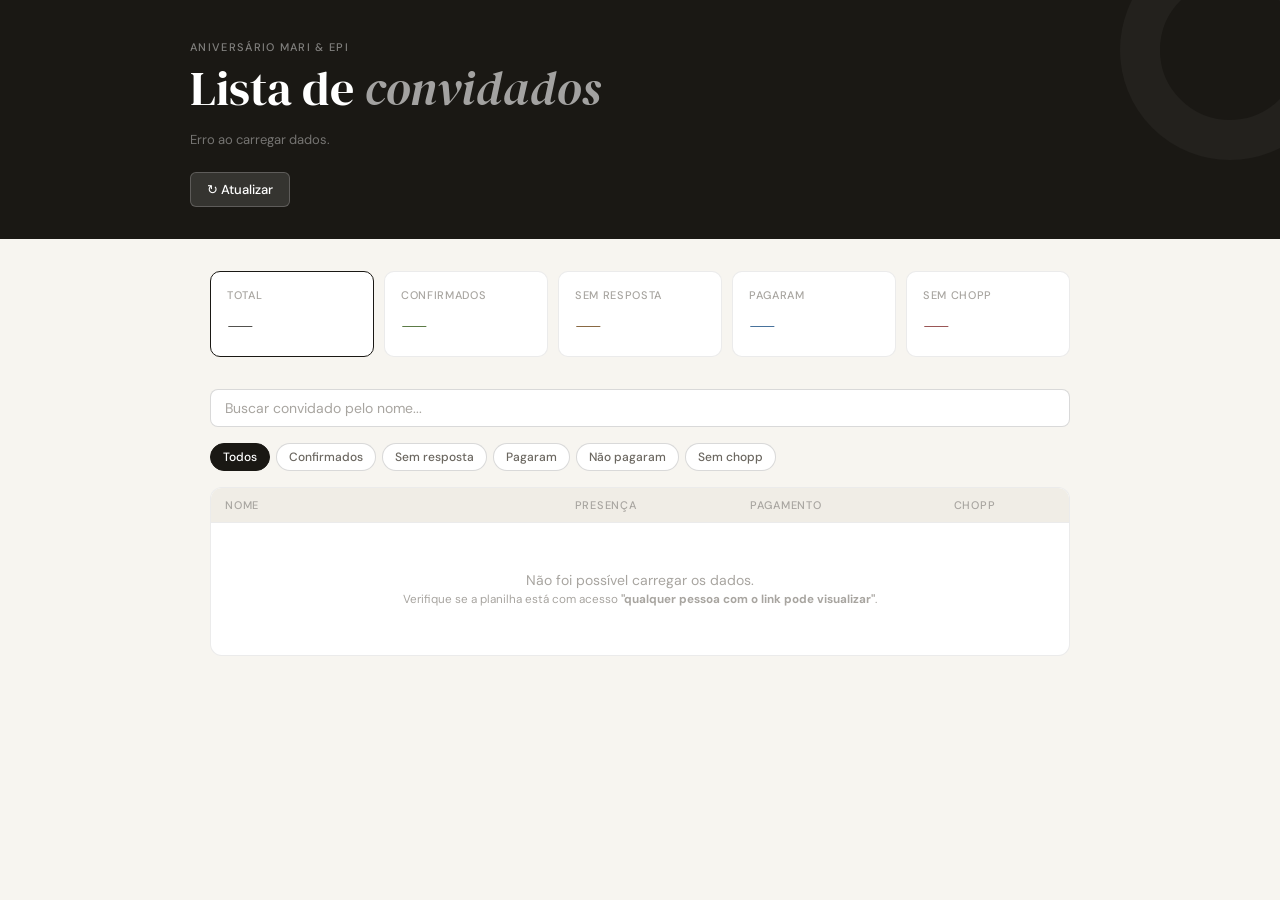
==== commit 43774c2e: "Update index.html" ====
--- a/index.html
+++ b/index.html
@@ -142,16 +142,13 @@
 </main>
 
 <script>
-  const SHEET_ID   = '13nvmfaI0ttiaVG7Ej7gcd44cclo6K7OfmatoO9oqkSA';
-  const SHEET_NAME = 'Convidados';
-
-  // A planilha tem cabeçalho na linha 3 e dados a partir da coluna C.
-  // Usamos range=C3:F999 para pular as linhas extras e colunas A/B.
-  // Índices das colunas no range (0=NOMES, 1=PRESENÇA, 2=VAI BEBER CHOPP?, 3=PAGOU O CHOOP)
-  const I_NOME     = 0;
-  const I_PRESENCA = 1;
-  const I_CHOPP    = 2;
-  const I_PAGOU    = 3;
+  // ── Configuração ─────────────────────────────────────────
+  const SHEET_ID = '13nvmfaI0ttiaVG7Ej7gcd44cclo6K7OfmatoO9oqkSA';
+  const GID      = '0'; // ID numérico da aba "Convidados" (padrão = 0)
+
+  // Índices das colunas no CSV (C=2, D=3, E=4, F=5 → base 0)
+  const I_NOME = 2, I_PRESENCA = 3, I_CHOPP = 4, I_PAGOU = 5;
+  // ─────────────────────────────────────────────────────────
 
   let todos = [];
   let filtroAtual = 'todos';
@@ -159,10 +156,13 @@
   const norm = v => (v || '').toString().trim();
 
   const isConfirmado = r => norm(r[I_PRESENCA]) === 'Sim';
-  const isPendente   = r => norm(r[I_PRESENCA]) === 'Não respondeu' || norm(r[I_PRESENCA]) === '';
-  const isPagou      = r => norm(r[I_PAGOU]) === 'Sim';
-  const isNaoPagou   = r => norm(r[I_PAGOU]) !== 'Sim' && norm(r[I_PAGOU]) !== '';
-  const isSemChopp   = r => norm(r[I_CHOPP]) === 'Não' || norm(r[I_CHOPP]) === 'Não Vai beber';
+  const isPendente   = r => {
+    const v = norm(r[I_PRESENCA]);
+    return v === 'Não respondeu' || v === '';
+  };
+  const isPagou    = r => norm(r[I_PAGOU]) === 'Sim';
+  const isNaoPagou = r => norm(r[I_PAGOU]) !== 'Sim' && norm(r[I_PAGOU]) !== '';
+  const isSemChopp = r => norm(r[I_CHOPP]) === 'Não' || norm(r[I_CHOPP]) === 'Não Vai beber';
 
   function badgePresenca(val) {
     const v = norm(val);
@@ -174,11 +174,11 @@
 
   function badgePagou(val) {
     const v = norm(val);
-    if (v === 'Sim')           return '<span class="badge badge-blue">Pago</span>';
-    if (v === 'Não')           return '<span class="badge badge-red">Pendente</span>';
-    if (v === 'Não respondeu') return '<span class="badge badge-amber">Sem resposta</span>';
-    if (v === 'Não Vai beber') return '<span class="badge badge-gray">N/A</span>';
-    if (!v)                    return '<span class="badge badge-gray">—</span>';
+    if (v === 'Sim')                                   return '<span class="badge badge-blue">Pago</span>';
+    if (v === 'Não')                                   return '<span class="badge badge-red">Pendente</span>';
+    if (v === 'Não respondeu' || v === 'Não Respondeu') return '<span class="badge badge-amber">Sem resposta</span>';
+    if (v === 'Não Vai beber')                         return '<span class="badge badge-gray">N/A</span>';
+    if (!v)                                            return '<span class="badge badge-gray">—</span>';
     return `<span class="badge badge-gray">${v}</span>`;
   }
 
@@ -191,6 +191,22 @@
     return '<span class="badge badge-gray">—</span>';
   }
 
+  function parseCSV(text) {
+    const lines = text.split(/\r?\n/);
+    return lines.map(line => {
+      const cols = [];
+      let cur = '', inQ = false;
+      for (let i = 0; i < line.length; i++) {
+        const ch = line[i];
+        if (ch === '"') { inQ = !inQ; }
+        else if (ch === ',' && !inQ) { cols.push(cur.trim()); cur = ''; }
+        else { cur += ch; }
+      }
+      cols.push(cur.trim());
+      return cols;
+    });
+  }
+
   function setFiltro(f) {
     filtroAtual = f;
     document.querySelectorAll('[data-f]').forEach(el => el.classList.toggle('active', el.dataset.f === f));
@@ -227,35 +243,39 @@
   async function loadData() {
     document.getElementById('header-meta').textContent = 'Atualizando...';
 
-    // range=C3:F999 → pula linhas 1-2 e colunas A-B, lê cabeçalho na linha 3
-    const url = `https://docs.google.com/spreadsheets/d/${SHEET_ID}/gviz/tq?tqx=out:json&sheet=${encodeURIComponent(SHEET_NAME)}&range=C3:F999`;
+    // Exporta a aba como CSV — sem CORS, sempre funciona em planilhas públicas
+    const url = `https://docs.google.com/spreadsheets/d/${SHEET_ID}/export?format=csv&gid=${GID}`;
 
     try {
       const res  = await fetch(url);
+      if (!res.ok) throw new Error('HTTP ' + res.status);
       const text = await res.text();
-      const json = JSON.parse(text.match(/google\.visualization\.Query\.setResponse\(([\s\S]*)\)/)[1]);
-
-      // Primeira linha do range é o cabeçalho (NOMES, PRESENÇA, VAI BEBER CHOPP?, PAGOU O CHOOP)
-      // A API gviz usa ela automaticamente como header quando há label
-      const rows = json.table.rows
-        .map(r => r.c.map(cell => cell && cell.v !== null ? String(cell.v) : ''))
-        .filter(r => r[I_NOME].trim() !== '' && r[I_NOME].trim() !== 'NOMES');
-
-      todos = rows;
-
-      document.getElementById('sn-total').textContent       = rows.length;
-      document.getElementById('sn-confirmados').textContent = rows.filter(isConfirmado).length;
-      document.getElementById('sn-pendentes').textContent   = rows.filter(isPendente).length;
-      document.getElementById('sn-pagaram').textContent     = rows.filter(isPagou).length;
-      document.getElementById('sn-semchopp').textContent    = rows.filter(isSemChopp).length;
-
-      document.getElementById('header-meta').textContent = `${rows.length} convidados · sincronizado com a planilha`;
+      const rows = parseCSV(text);
+
+      // Linha 3 (índice 2) = cabeçalho: [Sim, '', NOMES, PRESENÇA, VAI BEBER CHOPP?, PAGOU O CHOOP]
+      // Dados começam na linha 4 (índice 3)
+      todos = rows
+        .slice(3)                                        // pula linhas 1-3
+        .filter(r => norm(r[I_NOME]) !== '')             // ignora linhas vazias
+        .filter(r => norm(r[I_NOME]) !== 'NOMES');       // ignora linha de cabeçalho duplicada
+
+      document.getElementById('sn-total').textContent       = todos.length;
+      document.getElementById('sn-confirmados').textContent = todos.filter(isConfirmado).length;
+      document.getElementById('sn-pendentes').textContent   = todos.filter(isPendente).length;
+      document.getElementById('sn-pagaram').textContent     = todos.filter(isPagou).length;
+      document.getElementById('sn-semchopp').textContent    = todos.filter(isSemChopp).length;
+
+      document.getElementById('header-meta').textContent = `${todos.length} convidados · sincronizado com a planilha`;
       document.getElementById('footer-info').textContent = 'Última atualização: ' + new Date().toLocaleString('pt-BR');
       renderTabela();
     } catch (e) {
-      document.getElementById('header-meta').textContent = 'Erro ao carregar. Verifique o acesso à planilha.';
+      console.error(e);
+      document.getElementById('header-meta').textContent = 'Erro ao carregar dados.';
       document.getElementById('tbody').innerHTML =
-        '<tr><td colspan="4" class="empty">Não foi possível carregar os dados.<br><small>Certifique-se que a planilha está com acesso "qualquer pessoa com o link pode visualizar".</small></td></tr>';
+        `<tr><td colspan="4" class="empty">
+          Não foi possível carregar os dados.<br>
+          <small>Verifique se a planilha está com acesso <strong>"qualquer pessoa com o link pode visualizar"</strong>.</small>
+        </td></tr>`;
     }
   }
 
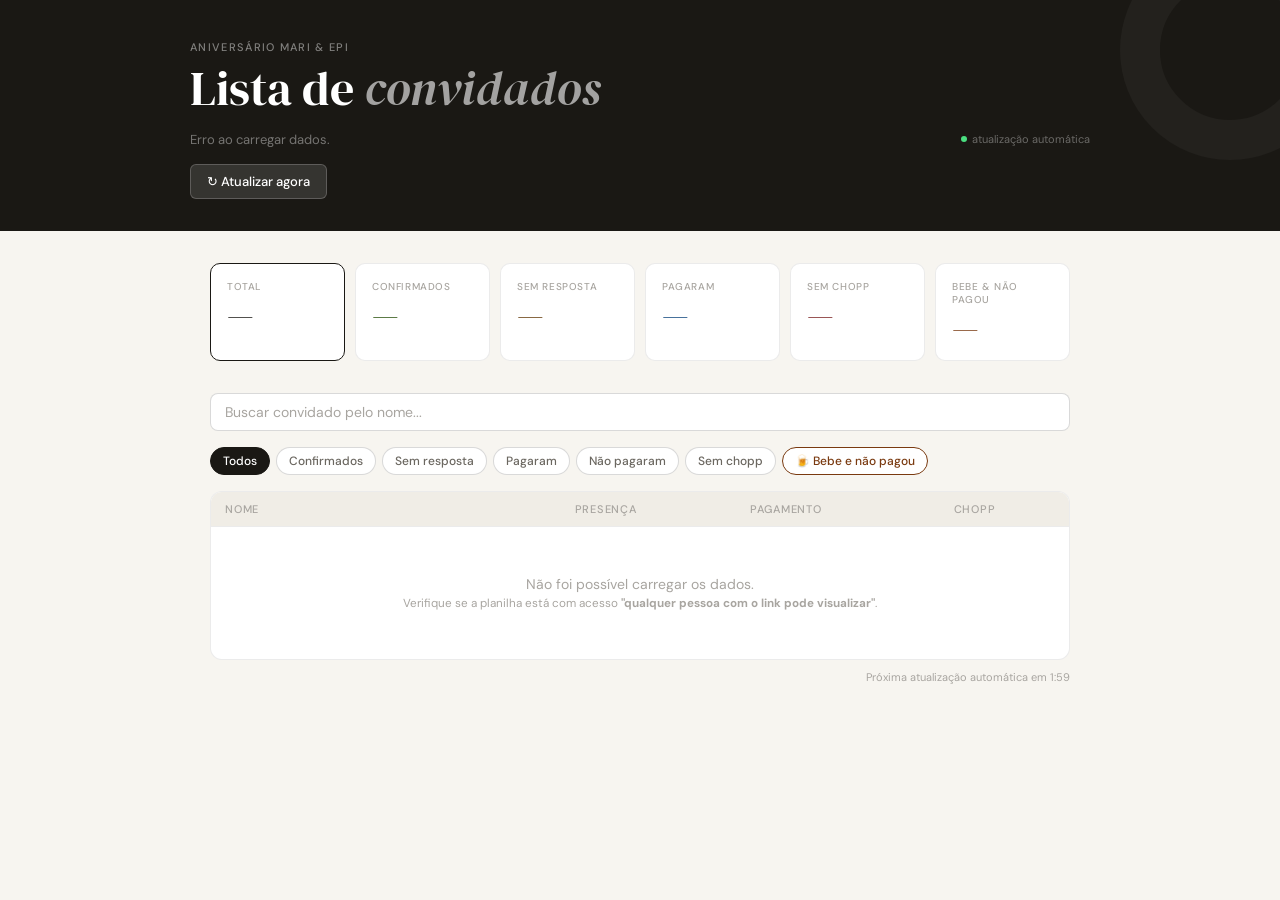
==== commit 8f0d31bc: "Update index.html" ====
--- a/index.html
+++ b/index.html
@@ -15,6 +15,7 @@
       --amber-bg: #FAEEDA; --amber-text: #633806;
       --blue-bg:  #E6F1FB; --blue-text:  #0C447C;
       --red-bg:   #FCEBEB; --red-text:   #791F1F;
+      --orange-bg:#FEF0E6; --orange-text:#7A3A10;
       --accent: #1A1814;
     }
     body { font-family: 'DM Sans', sans-serif; background: var(--bg); color: var(--text); min-height: 100vh; }
@@ -24,28 +25,35 @@
     .header-tag { font-size: 11px; font-weight: 500; letter-spacing: 0.12em; text-transform: uppercase; color: rgba(255,255,255,0.45); margin-bottom: 0.5rem; }
     header h1 { font-family: 'DM Serif Display', serif; font-size: clamp(2rem, 5vw, 3rem); color: #fff; font-weight: 400; line-height: 1.1; }
     header h1 em { font-style: italic; color: rgba(255,255,255,0.6); }
-    .header-meta { margin-top: 1rem; font-size: 13px; color: rgba(255,255,255,0.4); }
-    .header-actions { margin-top: 1.5rem; }
+    .header-bottom { margin-top: 1rem; display: flex; align-items: center; gap: 1rem; flex-wrap: wrap; }
+    .header-meta { font-size: 13px; color: rgba(255,255,255,0.4); flex: 1; }
+    .auto-badge { font-size: 11px; color: rgba(255,255,255,0.35); display: flex; align-items: center; gap: 5px; }
+    .dot { width: 6px; height: 6px; border-radius: 50%; background: #4ade80; display: inline-block; animation: pulse 2s infinite; }
+    @keyframes pulse { 0%,100%{opacity:1} 50%{opacity:0.3} }
+    .header-actions { margin-top: 1rem; }
     .btn { display: inline-flex; align-items: center; gap: 6px; font-family: 'DM Sans', sans-serif; font-size: 13px; font-weight: 500; padding: 8px 16px; border-radius: 6px; border: none; cursor: pointer; transition: transform 0.1s; }
     .btn:active { transform: scale(0.98); }
     .btn-light { background: rgba(255,255,255,0.12); color: #fff; border: 1px solid rgba(255,255,255,0.2); }
     .btn-light:hover { background: rgba(255,255,255,0.18); }
     main { max-width: 900px; margin: 0 auto; padding: 2rem 1.25rem 4rem; }
-    .stats { display: grid; grid-template-columns: repeat(auto-fit, minmax(130px, 1fr)); gap: 10px; margin-bottom: 2rem; }
+    .stats { display: grid; grid-template-columns: repeat(auto-fit, minmax(120px, 1fr)); gap: 10px; margin-bottom: 2rem; }
     .stat { background: var(--surface); border: 1px solid var(--border); border-radius: 10px; padding: 1rem; cursor: pointer; transition: border-color 0.15s, transform 0.1s; }
     .stat:hover { border-color: var(--border2); }
     .stat:active { transform: scale(0.98); }
     .stat.active { border-color: var(--accent); border-width: 1.5px; }
-    .stat-label { font-size: 11px; font-weight: 500; letter-spacing: 0.06em; text-transform: uppercase; color: var(--text3); margin-bottom: 6px; }
+    .stat-label { font-size: 10px; font-weight: 500; letter-spacing: 0.06em; text-transform: uppercase; color: var(--text3); margin-bottom: 6px; line-height: 1.3; }
     .stat-num { font-family: 'DM Serif Display', serif; font-size: 2rem; font-weight: 400; line-height: 1; }
     .stat.s-confirmados .stat-num { color: #27500A; }
     .stat.s-pendentes   .stat-num { color: #633806; }
     .stat.s-pagaram     .stat-num { color: #0C447C; }
     .stat.s-semchopp    .stat-num { color: #791F1F; }
+    .stat.s-bebenaopagou .stat-num { color: #7A3A10; }
     .filters { display: flex; gap: 6px; flex-wrap: wrap; margin-bottom: 1rem; }
-    .filter-btn { font-family: 'DM Sans', sans-serif; font-size: 12px; font-weight: 500; padding: 5px 12px; border-radius: 20px; border: 1px solid var(--border2); background: var(--surface); color: var(--text2); cursor: pointer; transition: all 0.15s; }
+    .filter-btn { font-family: 'DM Sans', sans-serif; font-size: 12px; font-weight: 500; padding: 5px 12px; border-radius: 20px; border: 1px solid var(--border2); background: var(--surface); color: var(--text2); cursor: pointer; transition: all 0.15s; white-space: nowrap; }
     .filter-btn:hover { border-color: var(--accent); color: var(--accent); }
     .filter-btn.active { background: var(--accent); color: #fff; border-color: var(--accent); }
+    .filter-btn.destaque { border-color: #7A3A10; color: #7A3A10; }
+    .filter-btn.destaque.active { background: #7A3A10; color: #fff; border-color: #7A3A10; }
     .search-wrap { margin-bottom: 1rem; }
     #search { width: 100%; padding: 9px 14px; font-family: 'DM Sans', sans-serif; font-size: 14px; border: 1px solid var(--border2); border-radius: 8px; background: var(--surface); color: var(--text); outline: none; transition: border-color 0.15s; }
     #search:focus { border-color: var(--accent); }
@@ -60,13 +68,15 @@
     tr:last-child td { border-bottom: none; }
     tr:hover td { background: var(--surface2); }
     .badge { display: inline-block; font-size: 11px; font-weight: 500; padding: 3px 9px; border-radius: 20px; }
-    .badge-green { background: var(--green-bg); color: var(--green-text); }
-    .badge-amber { background: var(--amber-bg); color: var(--amber-text); }
-    .badge-blue  { background: var(--blue-bg);  color: var(--blue-text);  }
-    .badge-red   { background: var(--red-bg);   color: var(--red-text);   }
-    .badge-gray  { background: var(--surface2); color: var(--text3);      }
+    .badge-green  { background: var(--green-bg);  color: var(--green-text); }
+    .badge-amber  { background: var(--amber-bg);  color: var(--amber-text); }
+    .badge-blue   { background: var(--blue-bg);   color: var(--blue-text);  }
+    .badge-red    { background: var(--red-bg);     color: var(--red-text);   }
+    .badge-orange { background: var(--orange-bg);  color: var(--orange-text);}
+    .badge-gray   { background: var(--surface2);   color: var(--text3);      }
     .empty { padding: 3rem; text-align: center; color: var(--text3); font-size: 14px; }
     .footer-info { margin-top: 10px; font-size: 11px; color: var(--text3); text-align: right; }
+    .countdown { font-size: 11px; color: var(--text3); margin-top: 4px; text-align: right; }
     @media (max-width: 600px) {
       .stats { grid-template-columns: repeat(3, 1fr); }
       th:nth-child(4), td:nth-child(4) { display: none; }
@@ -79,9 +89,12 @@
   <div class="header-inner">
     <div class="header-tag">Aniversário Mari &amp; Epi</div>
     <h1>Lista de <em>convidados</em></h1>
-    <div class="header-meta" id="header-meta">Carregando dados...</div>
+    <div class="header-bottom">
+      <div class="header-meta" id="header-meta">Carregando dados...</div>
+      <div class="auto-badge"><span class="dot"></span> atualização automática</div>
+    </div>
     <div class="header-actions">
-      <button class="btn btn-light" onclick="loadData()">&#8635; Atualizar</button>
+      <button class="btn btn-light" onclick="loadData(true)">&#8635; Atualizar agora</button>
     </div>
   </div>
 </header>
@@ -107,6 +120,10 @@
     <div class="stat s-semchopp" onclick="setFiltro('semchopp')" data-f="semchopp">
       <div class="stat-label">Sem chopp</div>
       <div class="stat-num" id="sn-semchopp">—</div>
+    </div>
+    <div class="stat s-bebenaopagou" onclick="setFiltro('bebe-nao-pagou')" data-f="bebe-nao-pagou">
+      <div class="stat-label">Bebe &amp; não pagou</div>
+      <div class="stat-num" id="sn-bebenaopagou">—</div>
     </div>
   </div>
 
@@ -121,6 +138,7 @@
     <button class="filter-btn" onclick="setFiltro('pagaram')" data-f="pagaram">Pagaram</button>
     <button class="filter-btn" onclick="setFiltro('nao-pagaram')" data-f="nao-pagaram">Não pagaram</button>
     <button class="filter-btn" onclick="setFiltro('semchopp')" data-f="semchopp">Sem chopp</button>
+    <button class="filter-btn destaque" onclick="setFiltro('bebe-nao-pagou')" data-f="bebe-nao-pagou">🍺 Bebe e não pagou</button>
   </div>
 
   <div class="table-wrap">
@@ -139,30 +157,33 @@
     </table>
   </div>
   <div class="footer-info" id="footer-info"></div>
+  <div class="countdown" id="countdown"></div>
 </main>
 
 <script>
-  // ── Configuração ─────────────────────────────────────────
   const SHEET_ID = '13nvmfaI0ttiaVG7Ej7gcd44cclo6K7OfmatoO9oqkSA';
-  const GID      = '0'; // ID numérico da aba "Convidados" (padrão = 0)
-
-  // Índices das colunas no CSV (C=2, D=3, E=4, F=5 → base 0)
+  const GID      = '0';
+
+  // Índices das colunas no CSV (base 0): C=2, D=3, E=4, F=5
   const I_NOME = 2, I_PRESENCA = 3, I_CHOPP = 4, I_PAGOU = 5;
-  // ─────────────────────────────────────────────────────────
+
+  // Atualização automática a cada 2 minutos
+  const AUTO_REFRESH_MS = 2 * 60 * 1000;
 
   let todos = [];
   let filtroAtual = 'todos';
+  let countdownSec = AUTO_REFRESH_MS / 1000;
+  let countdownInterval = null;
 
   const norm = v => (v || '').toString().trim();
 
-  const isConfirmado = r => norm(r[I_PRESENCA]) === 'Sim';
-  const isPendente   = r => {
-    const v = norm(r[I_PRESENCA]);
-    return v === 'Não respondeu' || v === '';
-  };
-  const isPagou    = r => norm(r[I_PAGOU]) === 'Sim';
-  const isNaoPagou = r => norm(r[I_PAGOU]) !== 'Sim' && norm(r[I_PAGOU]) !== '';
-  const isSemChopp = r => norm(r[I_CHOPP]) === 'Não' || norm(r[I_CHOPP]) === 'Não Vai beber';
+  const isConfirmado  = r => norm(r[I_PRESENCA]) === 'Sim';
+  const isPendente    = r => { const v = norm(r[I_PRESENCA]); return v === 'Não respondeu' || v === ''; };
+  const isPagou       = r => norm(r[I_PAGOU]) === 'Sim';
+  const isNaoPagou    = r => norm(r[I_PAGOU]) !== 'Sim' && norm(r[I_PAGOU]) !== '';
+  const isSemChopp    = r => norm(r[I_CHOPP]) === 'Não' || norm(r[I_CHOPP]) === 'Não Vai beber';
+  const bebeChopp     = r => norm(r[I_CHOPP]) === 'Sim';
+  const isBebeNaoPagou = r => bebeChopp(r) && !isPagou(r) && norm(r[I_PAGOU]) !== '';
 
   function badgePresenca(val) {
     const v = norm(val);
@@ -174,11 +195,11 @@
 
   function badgePagou(val) {
     const v = norm(val);
-    if (v === 'Sim')                                   return '<span class="badge badge-blue">Pago</span>';
-    if (v === 'Não')                                   return '<span class="badge badge-red">Pendente</span>';
+    if (v === 'Sim')                                    return '<span class="badge badge-blue">Pago</span>';
+    if (v === 'Não')                                    return '<span class="badge badge-red">Pendente</span>';
     if (v === 'Não respondeu' || v === 'Não Respondeu') return '<span class="badge badge-amber">Sem resposta</span>';
-    if (v === 'Não Vai beber')                         return '<span class="badge badge-gray">N/A</span>';
-    if (!v)                                            return '<span class="badge badge-gray">—</span>';
+    if (v === 'Não Vai beber')                          return '<span class="badge badge-gray">N/A</span>';
+    if (!v)                                             return '<span class="badge badge-gray">—</span>';
     return `<span class="badge badge-gray">${v}</span>`;
   }
 
@@ -192,10 +213,8 @@
   }
 
   function parseCSV(text) {
-    const lines = text.split(/\r?\n/);
-    return lines.map(line => {
-      const cols = [];
-      let cur = '', inQ = false;
+    return text.split(/\r?\n/).map(line => {
+      const cols = []; let cur = '', inQ = false;
       for (let i = 0; i < line.length; i++) {
         const ch = line[i];
         if (ch === '"') { inQ = !inQ; }
@@ -217,11 +236,12 @@
     const busca = (document.getElementById('search').value || '').toLowerCase().trim();
     let dados = todos;
 
-    if      (filtroAtual === 'confirmados') dados = dados.filter(isConfirmado);
-    else if (filtroAtual === 'pendentes')   dados = dados.filter(isPendente);
-    else if (filtroAtual === 'pagaram')     dados = dados.filter(isPagou);
-    else if (filtroAtual === 'nao-pagaram') dados = dados.filter(isNaoPagou);
-    else if (filtroAtual === 'semchopp')    dados = dados.filter(isSemChopp);
+    if      (filtroAtual === 'confirmados')   dados = dados.filter(isConfirmado);
+    else if (filtroAtual === 'pendentes')     dados = dados.filter(isPendente);
+    else if (filtroAtual === 'pagaram')       dados = dados.filter(isPagou);
+    else if (filtroAtual === 'nao-pagaram')   dados = dados.filter(isNaoPagou);
+    else if (filtroAtual === 'semchopp')      dados = dados.filter(isSemChopp);
+    else if (filtroAtual === 'bebe-nao-pagou') dados = dados.filter(isBebeNaoPagou);
 
     if (busca) dados = dados.filter(r => norm(r[I_NOME]).toLowerCase().includes(busca));
 
@@ -240,11 +260,27 @@
       </tr>`).join('');
   }
 
-  async function loadData() {
-    document.getElementById('header-meta').textContent = 'Atualizando...';
-
-    // Exporta a aba como CSV — sem CORS, sempre funciona em planilhas públicas
-    const url = `https://docs.google.com/spreadsheets/d/${SHEET_ID}/export?format=csv&gid=${GID}`;
+  function startCountdown() {
+    countdownSec = AUTO_REFRESH_MS / 1000;
+    if (countdownInterval) clearInterval(countdownInterval);
+    countdownInterval = setInterval(() => {
+      countdownSec--;
+      const min = Math.floor(countdownSec / 60);
+      const sec = countdownSec % 60;
+      document.getElementById('countdown').textContent =
+        `Próxima atualização automática em ${min}:${String(sec).padStart(2,'0')}`;
+      if (countdownSec <= 0) {
+        clearInterval(countdownInterval);
+        loadData(false);
+      }
+    }, 1000);
+  }
+
+  async function loadData(manual = false) {
+    if (manual) document.getElementById('header-meta').textContent = 'Atualizando...';
+
+    // Exporta CSV com cache-bust para garantir dados frescos
+    const url = `https://docs.google.com/spreadsheets/d/${SHEET_ID}/export?format=csv&gid=${GID}&t=${Date.now()}`;
 
     try {
       const res  = await fetch(url);
@@ -252,22 +288,24 @@
       const text = await res.text();
       const rows = parseCSV(text);
 
-      // Linha 3 (índice 2) = cabeçalho: [Sim, '', NOMES, PRESENÇA, VAI BEBER CHOPP?, PAGOU O CHOOP]
-      // Dados começam na linha 4 (índice 3)
       todos = rows
-        .slice(3)                                        // pula linhas 1-3
-        .filter(r => norm(r[I_NOME]) !== '')             // ignora linhas vazias
-        .filter(r => norm(r[I_NOME]) !== 'NOMES');       // ignora linha de cabeçalho duplicada
-
-      document.getElementById('sn-total').textContent       = todos.length;
-      document.getElementById('sn-confirmados').textContent = todos.filter(isConfirmado).length;
-      document.getElementById('sn-pendentes').textContent   = todos.filter(isPendente).length;
-      document.getElementById('sn-pagaram').textContent     = todos.filter(isPagou).length;
-      document.getElementById('sn-semchopp').textContent    = todos.filter(isSemChopp).length;
-
-      document.getElementById('header-meta').textContent = `${todos.length} convidados · sincronizado com a planilha`;
-      document.getElementById('footer-info').textContent = 'Última atualização: ' + new Date().toLocaleString('pt-BR');
+        .slice(3)
+        .filter(r => norm(r[I_NOME]) !== '' && norm(r[I_NOME]) !== 'NOMES');
+
+      document.getElementById('sn-total').textContent        = todos.length;
+      document.getElementById('sn-confirmados').textContent  = todos.filter(isConfirmado).length;
+      document.getElementById('sn-pendentes').textContent    = todos.filter(isPendente).length;
+      document.getElementById('sn-pagaram').textContent      = todos.filter(isPagou).length;
+      document.getElementById('sn-semchopp').textContent     = todos.filter(isSemChopp).length;
+      document.getElementById('sn-bebenaopagou').textContent = todos.filter(isBebeNaoPagou).length;
+
+      document.getElementById('header-meta').textContent =
+        `${todos.length} convidados · sincronizado com a planilha`;
+      document.getElementById('footer-info').textContent =
+        'Última atualização: ' + new Date().toLocaleString('pt-BR');
+
       renderTabela();
+      startCountdown();
     } catch (e) {
       console.error(e);
       document.getElementById('header-meta').textContent = 'Erro ao carregar dados.';
@@ -276,10 +314,11 @@
           Não foi possível carregar os dados.<br>
           <small>Verifique se a planilha está com acesso <strong>"qualquer pessoa com o link pode visualizar"</strong>.</small>
         </td></tr>`;
+      startCountdown();
     }
   }
 
-  loadData();
+  loadData(true);
 </script>
 </body>
 </html>
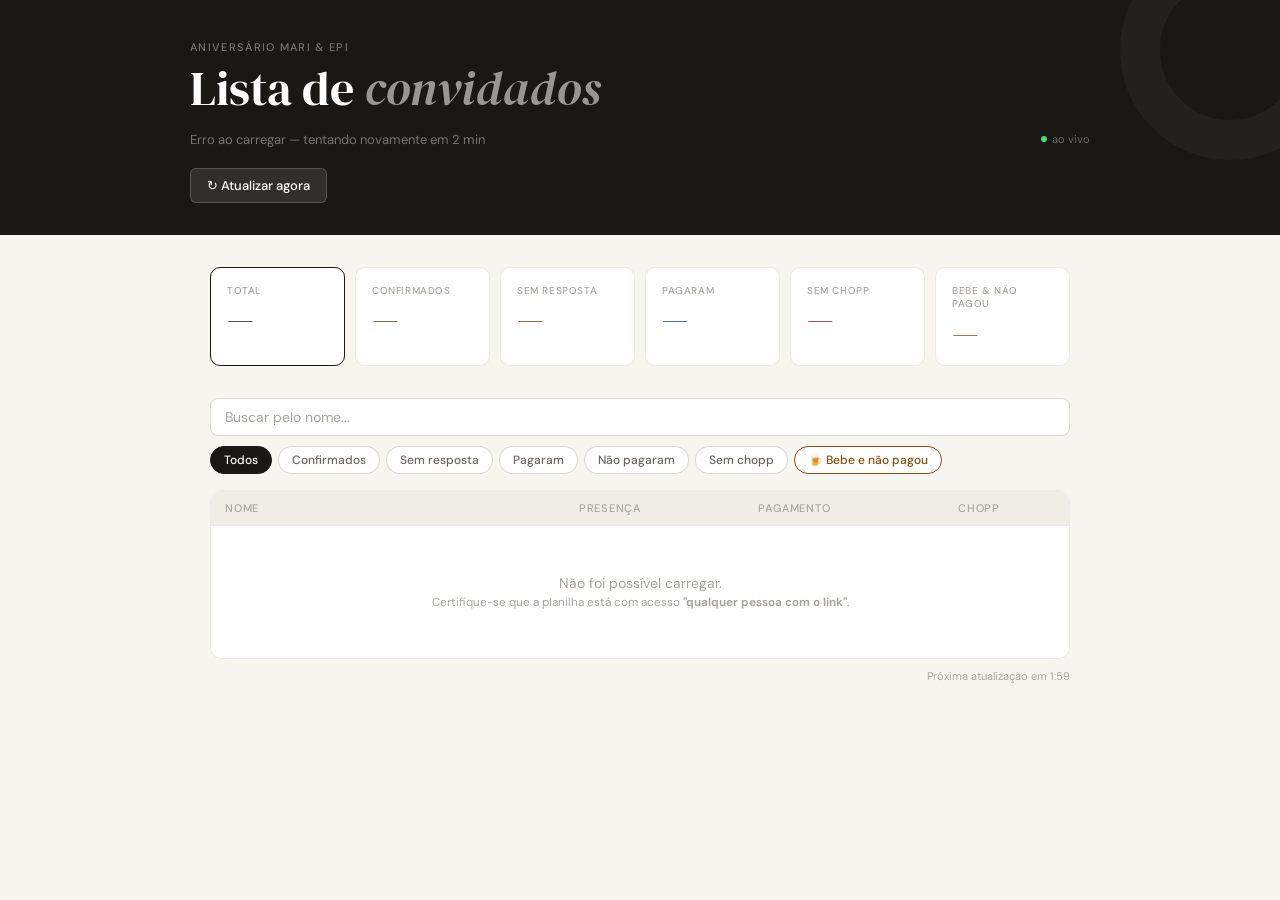
==== commit 4e0207b1: "Update index.html" ====
--- a/index.html
+++ b/index.html
@@ -3,7 +3,7 @@
 <head>
   <meta charset="UTF-8" />
   <meta name="viewport" content="width=device-width, initial-scale=1.0" />
-  <title>Painel de Convidados</title>
+  <title>Painel de Convidados – Mari & Epi</title>
   <link href="https://fonts.googleapis.com/css2?family=DM+Serif+Display:ital@0;1&family=DM+Sans:wght@300;400;500&display=swap" rel="stylesheet" />
   <style>
     *, *::before, *::after { box-sizing: border-box; margin: 0; padding: 0; }
@@ -15,69 +15,74 @@
       --amber-bg: #FAEEDA; --amber-text: #633806;
       --blue-bg:  #E6F1FB; --blue-text:  #0C447C;
       --red-bg:   #FCEBEB; --red-text:   #791F1F;
-      --orange-bg:#FEF0E6; --orange-text:#7A3A10;
       --accent: #1A1814;
     }
     body { font-family: 'DM Sans', sans-serif; background: var(--bg); color: var(--text); min-height: 100vh; }
+
     header { background: var(--accent); padding: 2.5rem 2rem 2rem; position: relative; overflow: hidden; }
-    header::before { content: ''; position: absolute; top: -60px; right: -60px; width: 220px; height: 220px; border-radius: 50%; border: 40px solid rgba(255,255,255,0.04); }
+    header::before { content: ''; position: absolute; top: -60px; right: -60px; width: 220px; height: 220px; border-radius: 50%; border: 40px solid rgba(255,255,255,0.04); pointer-events: none; }
     .header-inner { max-width: 900px; margin: 0 auto; position: relative; z-index: 1; }
-    .header-tag { font-size: 11px; font-weight: 500; letter-spacing: 0.12em; text-transform: uppercase; color: rgba(255,255,255,0.45); margin-bottom: 0.5rem; }
-    header h1 { font-family: 'DM Serif Display', serif; font-size: clamp(2rem, 5vw, 3rem); color: #fff; font-weight: 400; line-height: 1.1; }
-    header h1 em { font-style: italic; color: rgba(255,255,255,0.6); }
-    .header-bottom { margin-top: 1rem; display: flex; align-items: center; gap: 1rem; flex-wrap: wrap; }
-    .header-meta { font-size: 13px; color: rgba(255,255,255,0.4); flex: 1; }
-    .auto-badge { font-size: 11px; color: rgba(255,255,255,0.35); display: flex; align-items: center; gap: 5px; }
-    .dot { width: 6px; height: 6px; border-radius: 50%; background: #4ade80; display: inline-block; animation: pulse 2s infinite; }
-    @keyframes pulse { 0%,100%{opacity:1} 50%{opacity:0.3} }
-    .header-actions { margin-top: 1rem; }
-    .btn { display: inline-flex; align-items: center; gap: 6px; font-family: 'DM Sans', sans-serif; font-size: 13px; font-weight: 500; padding: 8px 16px; border-radius: 6px; border: none; cursor: pointer; transition: transform 0.1s; }
-    .btn:active { transform: scale(0.98); }
-    .btn-light { background: rgba(255,255,255,0.12); color: #fff; border: 1px solid rgba(255,255,255,0.2); }
-    .btn-light:hover { background: rgba(255,255,255,0.18); }
+    .header-tag { font-size: 11px; font-weight: 500; letter-spacing: 0.12em; text-transform: uppercase; color: rgba(255,255,255,0.4); margin-bottom: 0.5rem; }
+    header h1 { font-family: 'DM Serif Display', serif; font-size: clamp(1.8rem, 5vw, 3rem); color: #fff; font-weight: 400; line-height: 1.1; }
+    header h1 em { font-style: italic; color: rgba(255,255,255,0.55); }
+    .header-row { margin-top: 1rem; display: flex; align-items: center; gap: 12px; flex-wrap: wrap; }
+    #header-meta { font-size: 13px; color: rgba(255,255,255,0.4); flex: 1; min-width: 0; }
+    .live { display: flex; align-items: center; gap: 5px; font-size: 11px; color: rgba(255,255,255,0.35); white-space: nowrap; }
+    .dot { width: 6px; height: 6px; border-radius: 50%; background: #4ade80; animation: blink 2s infinite; }
+    @keyframes blink { 0%,100%{opacity:1} 50%{opacity:.25} }
+    .header-actions { margin-top: 1.25rem; }
+    .btn { display: inline-flex; align-items: center; gap: 6px; font-family: 'DM Sans', sans-serif; font-size: 13px; font-weight: 500; padding: 8px 16px; border-radius: 6px; border: none; cursor: pointer; transition: transform .1s, opacity .15s; }
+    .btn:active { transform: scale(.98); }
+    .btn-ghost { background: rgba(255,255,255,0.1); color: #fff; border: 1px solid rgba(255,255,255,0.18); }
+    .btn-ghost:hover { background: rgba(255,255,255,0.16); }
+
     main { max-width: 900px; margin: 0 auto; padding: 2rem 1.25rem 4rem; }
+
     .stats { display: grid; grid-template-columns: repeat(auto-fit, minmax(120px, 1fr)); gap: 10px; margin-bottom: 2rem; }
-    .stat { background: var(--surface); border: 1px solid var(--border); border-radius: 10px; padding: 1rem; cursor: pointer; transition: border-color 0.15s, transform 0.1s; }
+    .stat { background: var(--surface); border: 1px solid var(--border); border-radius: 10px; padding: 1rem; cursor: pointer; transition: border-color .15s, transform .1s; user-select: none; }
     .stat:hover { border-color: var(--border2); }
-    .stat:active { transform: scale(0.98); }
-    .stat.active { border-color: var(--accent); border-width: 1.5px; }
-    .stat-label { font-size: 10px; font-weight: 500; letter-spacing: 0.06em; text-transform: uppercase; color: var(--text3); margin-bottom: 6px; line-height: 1.3; }
-    .stat-num { font-family: 'DM Serif Display', serif; font-size: 2rem; font-weight: 400; line-height: 1; }
-    .stat.s-confirmados .stat-num { color: #27500A; }
-    .stat.s-pendentes   .stat-num { color: #633806; }
-    .stat.s-pagaram     .stat-num { color: #0C447C; }
-    .stat.s-semchopp    .stat-num { color: #791F1F; }
-    .stat.s-bebenaopagou .stat-num { color: #7A3A10; }
-    .filters { display: flex; gap: 6px; flex-wrap: wrap; margin-bottom: 1rem; }
-    .filter-btn { font-family: 'DM Sans', sans-serif; font-size: 12px; font-weight: 500; padding: 5px 12px; border-radius: 20px; border: 1px solid var(--border2); background: var(--surface); color: var(--text2); cursor: pointer; transition: all 0.15s; white-space: nowrap; }
-    .filter-btn:hover { border-color: var(--accent); color: var(--accent); }
-    .filter-btn.active { background: var(--accent); color: #fff; border-color: var(--accent); }
-    .filter-btn.destaque { border-color: #7A3A10; color: #7A3A10; }
-    .filter-btn.destaque.active { background: #7A3A10; color: #fff; border-color: #7A3A10; }
-    .search-wrap { margin-bottom: 1rem; }
-    #search { width: 100%; padding: 9px 14px; font-family: 'DM Sans', sans-serif; font-size: 14px; border: 1px solid var(--border2); border-radius: 8px; background: var(--surface); color: var(--text); outline: none; transition: border-color 0.15s; }
+    .stat.active { border: 1.5px solid var(--accent); }
+    .stat-label { font-size: 10px; font-weight: 500; letter-spacing: .06em; text-transform: uppercase; color: var(--text3); margin-bottom: 6px; line-height: 1.35; }
+    .stat-num { font-family: 'DM Serif Display', serif; font-size: 2rem; line-height: 1; color: var(--text); }
+    .s-ok   .stat-num { color: #27500A; }
+    .s-wait .stat-num { color: #633806; }
+    .s-paid .stat-num { color: #0C447C; }
+    .s-nc   .stat-num { color: #791F1F; }
+    .s-warn .stat-num { color: #854F0B; }
+
+    .search-wrap { margin-bottom: 10px; }
+    #search { width: 100%; padding: 9px 14px; font-family: 'DM Sans', sans-serif; font-size: 14px; border: 1px solid var(--border2); border-radius: 8px; background: var(--surface); color: var(--text); outline: none; }
     #search:focus { border-color: var(--accent); }
     #search::placeholder { color: var(--text3); }
+
+    .filters { display: flex; gap: 6px; flex-wrap: wrap; margin-bottom: 1rem; }
+    .pill { font-family: 'DM Sans', sans-serif; font-size: 12px; font-weight: 500; padding: 5px 13px; border-radius: 20px; border: 1px solid var(--border2); background: var(--surface); color: var(--text2); cursor: pointer; transition: all .15s; white-space: nowrap; user-select: none; }
+    .pill:hover { border-color: var(--accent); color: var(--accent); }
+    .pill.active { background: var(--accent); color: #fff; border-color: var(--accent); }
+    .pill.warn { border-color: #854F0B; color: #854F0B; }
+    .pill.warn.active { background: #854F0B; color: #fff; }
+
     .table-wrap { background: var(--surface); border: 1px solid var(--border); border-radius: 12px; overflow: hidden; }
     table { width: 100%; border-collapse: collapse; table-layout: fixed; }
     thead tr { background: var(--surface2); border-bottom: 1px solid var(--border); }
-    th { text-align: left; padding: 10px 14px; font-size: 11px; font-weight: 500; letter-spacing: 0.07em; text-transform: uppercase; color: var(--text3); }
+    th { padding: 10px 14px; font-size: 11px; font-weight: 500; letter-spacing: .07em; text-transform: uppercase; color: var(--text3); text-align: left; }
     th:not(:first-child) { text-align: center; }
     td { padding: 11px 14px; font-size: 14px; border-bottom: 1px solid var(--border); color: var(--text); overflow: hidden; text-overflow: ellipsis; white-space: nowrap; }
     td:not(:first-child) { text-align: center; }
     tr:last-child td { border-bottom: none; }
-    tr:hover td { background: var(--surface2); }
+    tbody tr:hover td { background: var(--surface2); }
+
     .badge { display: inline-block; font-size: 11px; font-weight: 500; padding: 3px 9px; border-radius: 20px; }
-    .badge-green  { background: var(--green-bg);  color: var(--green-text); }
-    .badge-amber  { background: var(--amber-bg);  color: var(--amber-text); }
-    .badge-blue   { background: var(--blue-bg);   color: var(--blue-text);  }
-    .badge-red    { background: var(--red-bg);     color: var(--red-text);   }
-    .badge-orange { background: var(--orange-bg);  color: var(--orange-text);}
-    .badge-gray   { background: var(--surface2);   color: var(--text3);      }
+    .b-green  { background: var(--green-bg); color: var(--green-text); }
+    .b-amber  { background: var(--amber-bg); color: var(--amber-text); }
+    .b-blue   { background: var(--blue-bg);  color: var(--blue-text);  }
+    .b-red    { background: var(--red-bg);   color: var(--red-text);   }
+    .b-gray   { background: var(--surface2); color: var(--text3);      }
+
     .empty { padding: 3rem; text-align: center; color: var(--text3); font-size: 14px; }
-    .footer-info { margin-top: 10px; font-size: 11px; color: var(--text3); text-align: right; }
-    .countdown { font-size: 11px; color: var(--text3); margin-top: 4px; text-align: right; }
-    @media (max-width: 600px) {
+    .foot { margin-top: 10px; font-size: 11px; color: var(--text3); display: flex; justify-content: space-between; flex-wrap: wrap; gap: 4px; }
+
+    @media (max-width: 580px) {
       .stats { grid-template-columns: repeat(3, 1fr); }
       th:nth-child(4), td:nth-child(4) { display: none; }
     }
@@ -89,236 +94,190 @@
   <div class="header-inner">
     <div class="header-tag">Aniversário Mari &amp; Epi</div>
     <h1>Lista de <em>convidados</em></h1>
-    <div class="header-bottom">
-      <div class="header-meta" id="header-meta">Carregando dados...</div>
-      <div class="auto-badge"><span class="dot"></span> atualização automática</div>
+    <div class="header-row">
+      <div id="header-meta">Carregando...</div>
+      <div class="live"><span class="dot"></span>ao vivo</div>
     </div>
     <div class="header-actions">
-      <button class="btn btn-light" onclick="loadData(true)">&#8635; Atualizar agora</button>
+      <button class="btn btn-ghost" onclick="loadData()">&#8635; Atualizar agora</button>
     </div>
   </div>
 </header>
 
 <main>
-  <div class="stats">
-    <div class="stat active" onclick="setFiltro('todos')" data-f="todos">
-      <div class="stat-label">Total</div>
-      <div class="stat-num" id="sn-total">—</div>
-    </div>
-    <div class="stat s-confirmados" onclick="setFiltro('confirmados')" data-f="confirmados">
-      <div class="stat-label">Confirmados</div>
-      <div class="stat-num" id="sn-confirmados">—</div>
-    </div>
-    <div class="stat s-pendentes" onclick="setFiltro('pendentes')" data-f="pendentes">
-      <div class="stat-label">Sem resposta</div>
-      <div class="stat-num" id="sn-pendentes">—</div>
-    </div>
-    <div class="stat s-pagaram" onclick="setFiltro('pagaram')" data-f="pagaram">
-      <div class="stat-label">Pagaram</div>
-      <div class="stat-num" id="sn-pagaram">—</div>
-    </div>
-    <div class="stat s-semchopp" onclick="setFiltro('semchopp')" data-f="semchopp">
-      <div class="stat-label">Sem chopp</div>
-      <div class="stat-num" id="sn-semchopp">—</div>
-    </div>
-    <div class="stat s-bebenaopagou" onclick="setFiltro('bebe-nao-pagou')" data-f="bebe-nao-pagou">
-      <div class="stat-label">Bebe &amp; não pagou</div>
-      <div class="stat-num" id="sn-bebenaopagou">—</div>
-    </div>
+  <div class="stats" id="stats">
+    <div class="stat active" data-f="todos"         onclick="setFiltro(this)"><div class="stat-label">Total</div><div class="stat-num" id="n0">—</div></div>
+    <div class="stat s-ok"   data-f="confirmados"   onclick="setFiltro(this)"><div class="stat-label">Confirmados</div><div class="stat-num" id="n1">—</div></div>
+    <div class="stat s-wait" data-f="pendentes"     onclick="setFiltro(this)"><div class="stat-label">Sem resposta</div><div class="stat-num" id="n2">—</div></div>
+    <div class="stat s-paid" data-f="pagaram"       onclick="setFiltro(this)"><div class="stat-label">Pagaram</div><div class="stat-num" id="n3">—</div></div>
+    <div class="stat s-nc"   data-f="semchopp"      onclick="setFiltro(this)"><div class="stat-label">Sem chopp</div><div class="stat-num" id="n4">—</div></div>
+    <div class="stat s-warn" data-f="bebe-nao-pagou" onclick="setFiltro(this)"><div class="stat-label">Bebe &amp; não pagou</div><div class="stat-num" id="n5">—</div></div>
   </div>
 
   <div class="search-wrap">
-    <input type="text" id="search" placeholder="Buscar convidado pelo nome..." oninput="renderTabela()" />
+    <input id="search" type="text" placeholder="Buscar pelo nome..." oninput="render()" />
   </div>
 
   <div class="filters">
-    <button class="filter-btn active" onclick="setFiltro('todos')" data-f="todos">Todos</button>
-    <button class="filter-btn" onclick="setFiltro('confirmados')" data-f="confirmados">Confirmados</button>
-    <button class="filter-btn" onclick="setFiltro('pendentes')" data-f="pendentes">Sem resposta</button>
-    <button class="filter-btn" onclick="setFiltro('pagaram')" data-f="pagaram">Pagaram</button>
-    <button class="filter-btn" onclick="setFiltro('nao-pagaram')" data-f="nao-pagaram">Não pagaram</button>
-    <button class="filter-btn" onclick="setFiltro('semchopp')" data-f="semchopp">Sem chopp</button>
-    <button class="filter-btn destaque" onclick="setFiltro('bebe-nao-pagou')" data-f="bebe-nao-pagou">🍺 Bebe e não pagou</button>
+    <button class="pill active" data-f="todos"          onclick="setFiltro(this)">Todos</button>
+    <button class="pill"        data-f="confirmados"    onclick="setFiltro(this)">Confirmados</button>
+    <button class="pill"        data-f="pendentes"      onclick="setFiltro(this)">Sem resposta</button>
+    <button class="pill"        data-f="pagaram"        onclick="setFiltro(this)">Pagaram</button>
+    <button class="pill"        data-f="nao-pagaram"    onclick="setFiltro(this)">Não pagaram</button>
+    <button class="pill"        data-f="semchopp"       onclick="setFiltro(this)">Sem chopp</button>
+    <button class="pill warn"   data-f="bebe-nao-pagou" onclick="setFiltro(this)">🍺 Bebe e não pagou</button>
   </div>
 
   <div class="table-wrap">
     <table>
-      <thead>
-        <tr>
-          <th style="width:36%;">Nome</th>
-          <th style="width:20%;">Presença</th>
-          <th style="width:22%;">Pagamento</th>
-          <th style="width:22%;">Chopp</th>
-        </tr>
-      </thead>
-      <tbody id="tbody">
-        <tr><td colspan="4" class="empty">Carregando...</td></tr>
-      </tbody>
+      <thead><tr>
+        <th style="width:36%">Nome</th>
+        <th style="width:21%">Presença</th>
+        <th style="width:22%">Pagamento</th>
+        <th style="width:21%">Chopp</th>
+      </tr></thead>
+      <tbody id="tbody"><tr><td colspan="4" class="empty">Carregando...</td></tr></tbody>
     </table>
   </div>
-  <div class="footer-info" id="footer-info"></div>
-  <div class="countdown" id="countdown"></div>
+
+  <div class="foot">
+    <span id="foot-upd"></span>
+    <span id="foot-cd"></span>
+  </div>
 </main>
 
 <script>
-  const SHEET_ID = '13nvmfaI0ttiaVG7Ej7gcd44cclo6K7OfmatoO9oqkSA';
-  const GID      = '0';
-
-  // Índices das colunas no CSV (base 0): C=2, D=3, E=4, F=5
-  const I_NOME = 2, I_PRESENCA = 3, I_CHOPP = 4, I_PAGOU = 5;
-
-  // Atualização automática a cada 2 minutos
-  const AUTO_REFRESH_MS = 2 * 60 * 1000;
-
-  let todos = [];
-  let filtroAtual = 'todos';
-  let countdownSec = AUTO_REFRESH_MS / 1000;
-  let countdownInterval = null;
-
-  const norm = v => (v || '').toString().trim();
-
-  const isConfirmado  = r => norm(r[I_PRESENCA]) === 'Sim';
-  const isPendente    = r => { const v = norm(r[I_PRESENCA]); return v === 'Não respondeu' || v === ''; };
-  const isPagou       = r => norm(r[I_PAGOU]) === 'Sim';
-  const isNaoPagou    = r => norm(r[I_PAGOU]) !== 'Sim' && norm(r[I_PAGOU]) !== '';
-  const isSemChopp    = r => norm(r[I_CHOPP]) === 'Não' || norm(r[I_CHOPP]) === 'Não Vai beber';
-  const bebeChopp     = r => norm(r[I_CHOPP]) === 'Sim';
-  const isBebeNaoPagou = r => bebeChopp(r) && !isPagou(r) && norm(r[I_PAGOU]) !== '';
-
-  function badgePresenca(val) {
-    const v = norm(val);
-    if (v === 'Sim')           return '<span class="badge badge-green">Confirmado</span>';
-    if (v === 'Não')           return '<span class="badge badge-red">Não vai</span>';
-    if (v === 'Não respondeu') return '<span class="badge badge-amber">Sem resposta</span>';
-    return '<span class="badge badge-amber">Sem resposta</span>';
+const SHEET_ID = '13nvmfaI0ttiaVG7Ej7gcd44cclo6K7OfmatoO9oqkSA';
+const GID      = '0';
+const REFRESH  = 120; // segundos
+
+// Índices no CSV (colunas A=0 B=1 C=2 D=3 E=4 F=5)
+const iNome = 2, iPres = 3, iChopp = 4, iPagou = 5;
+
+let rows = [];
+let filtro = 'todos';
+let cdSec  = REFRESH;
+let cdTimer = null;
+
+const s = v => (v||'').toString().trim();
+
+const fns = {
+  'todos':          () => true,
+  'confirmados':    r => s(r[iPres])  === 'Sim',
+  'pendentes':      r => s(r[iPres])  === 'Não respondeu' || s(r[iPres]) === '',
+  'pagaram':        r => s(r[iPagou]) === 'Sim',
+  'nao-pagaram':    r => s(r[iPagou]) !== 'Sim' && s(r[iPagou]) !== '',
+  'semchopp':       r => ['Não','Não Vai beber'].includes(s(r[iChopp])),
+  'bebe-nao-pagou': r => s(r[iChopp]) === 'Sim' && s(r[iPagou]) !== 'Sim' && s(r[iPagou]) !== '',
+};
+
+function bp(v) {
+  switch(s(v)) {
+    case 'Sim':           return '<span class="badge b-green">Confirmado</span>';
+    case 'Não':           return '<span class="badge b-red">Não vai</span>';
+    case 'Não respondeu': return '<span class="badge b-amber">Sem resposta</span>';
+    default:              return '<span class="badge b-amber">Sem resposta</span>';
   }
-
-  function badgePagou(val) {
-    const v = norm(val);
-    if (v === 'Sim')                                    return '<span class="badge badge-blue">Pago</span>';
-    if (v === 'Não')                                    return '<span class="badge badge-red">Pendente</span>';
-    if (v === 'Não respondeu' || v === 'Não Respondeu') return '<span class="badge badge-amber">Sem resposta</span>';
-    if (v === 'Não Vai beber')                          return '<span class="badge badge-gray">N/A</span>';
-    if (!v)                                             return '<span class="badge badge-gray">—</span>';
-    return `<span class="badge badge-gray">${v}</span>`;
+}
+function bpag(v) {
+  const x = s(v);
+  if (x === 'Sim')                              return '<span class="badge b-blue">Pago</span>';
+  if (x === 'Não')                              return '<span class="badge b-red">Pendente</span>';
+  if (x === 'Não respondeu'||x==='Não Respondeu') return '<span class="badge b-amber">Sem resposta</span>';
+  if (x === 'Não Vai beber')                    return '<span class="badge b-gray">N/A</span>';
+  if (!x)                                       return '<span class="badge b-gray">—</span>';
+  return `<span class="badge b-gray">${x}</span>`;
+}
+function bc(v) {
+  const x = s(v);
+  if (x === 'Sim')                   return '<span class="badge b-green">Sim</span>';
+  if (x==='Não'||x==='Não Vai beber') return '<span class="badge b-red">Não bebe</span>';
+  if (x === 'Não respondeu')         return '<span class="badge b-amber">Sem resposta</span>';
+  return '<span class="badge b-gray">—</span>';
+}
+
+function setFiltro(el) {
+  filtro = el.dataset.f;
+  document.querySelectorAll('[data-f]').forEach(e => e.classList.toggle('active', e.dataset.f === filtro));
+  render();
+}
+
+function render() {
+  const q = (document.getElementById('search').value||'').toLowerCase();
+  let data = rows.filter(fns[filtro]||fns['todos']);
+  if (q) data = data.filter(r => s(r[iNome]).toLowerCase().includes(q));
+
+  const tb = document.getElementById('tbody');
+  if (!data.length) {
+    tb.innerHTML = '<tr><td colspan="4" class="empty">Nenhum convidado encontrado</td></tr>';
+    return;
   }
-
-  function badgeChopp(val) {
-    const v = norm(val);
-    if (v === 'Sim')           return '<span class="badge badge-green">Sim</span>';
-    if (v === 'Não')           return '<span class="badge badge-red">Não bebe</span>';
-    if (v === 'Não Vai beber') return '<span class="badge badge-red">Não bebe</span>';
-    if (v === 'Não respondeu') return '<span class="badge badge-amber">Sem resposta</span>';
-    return '<span class="badge badge-gray">—</span>';
+  tb.innerHTML = data.map(r => `<tr>
+    <td title="${s(r[iNome])}">${s(r[iNome])||'—'}</td>
+    <td>${bp(r[iPres])}</td>
+    <td>${bpag(r[iPagou])}</td>
+    <td>${bc(r[iChopp])}</td>
+  </tr>`).join('');
+}
+
+function parseCSV(txt) {
+  return txt.split(/\r?\n/).map(line => {
+    const cols = []; let cur = '', q = false;
+    for (const ch of line) {
+      if (ch === '"') { q = !q; }
+      else if (ch === ',' && !q) { cols.push(cur.trim()); cur = ''; }
+      else cur += ch;
+    }
+    cols.push(cur.trim());
+    return cols;
+  });
+}
+
+function startCD() {
+  clearInterval(cdTimer);
+  cdSec = REFRESH;
+  cdTimer = setInterval(() => {
+    cdSec--;
+    const m = Math.floor(cdSec/60), sc = String(cdSec%60).padStart(2,'0');
+    document.getElementById('foot-cd').textContent = `Próxima atualização em ${m}:${sc}`;
+    if (cdSec <= 0) { clearInterval(cdTimer); loadData(); }
+  }, 1000);
+}
+
+async function loadData() {
+  document.getElementById('header-meta').textContent = 'Atualizando...';
+  const url = `https://docs.google.com/spreadsheets/d/${SHEET_ID}/export?format=csv&gid=${GID}`;
+  try {
+    const res = await fetch(url, { cache: 'no-store' });
+    if (!res.ok) throw new Error('status ' + res.status);
+    const txt  = await res.text();
+    const all  = parseCSV(txt);
+
+    // linha 1 = título, linha 2 = vazia, linha 3 = cabeçalhos → dados a partir da linha 4 (índice 3)
+    rows = all.slice(3).filter(r => s(r[iNome]) && s(r[iNome]) !== 'NOMES');
+
+    document.getElementById('n0').textContent = rows.length;
+    document.getElementById('n1').textContent = rows.filter(fns.confirmados).length;
+    document.getElementById('n2').textContent = rows.filter(fns.pendentes).length;
+    document.getElementById('n3').textContent = rows.filter(fns.pagaram).length;
+    document.getElementById('n4').textContent = rows.filter(fns.semchopp).length;
+    document.getElementById('n5').textContent = rows.filter(fns['bebe-nao-pagou']).length;
+
+    document.getElementById('header-meta').textContent = `${rows.length} convidados · sincronizado`;
+    document.getElementById('foot-upd').textContent = 'Atualizado: ' + new Date().toLocaleString('pt-BR');
+
+    render();
+    startCD();
+  } catch(e) {
+    document.getElementById('header-meta').textContent = 'Erro ao carregar — tentando novamente em 2 min';
+    document.getElementById('tbody').innerHTML =
+      `<tr><td colspan="4" class="empty">Não foi possível carregar.<br>
+       <small>Certifique-se que a planilha está com acesso <b>"qualquer pessoa com o link"</b>.</small></td></tr>`;
+    startCD();
   }
-
-  function parseCSV(text) {
-    return text.split(/\r?\n/).map(line => {
-      const cols = []; let cur = '', inQ = false;
-      for (let i = 0; i < line.length; i++) {
-        const ch = line[i];
-        if (ch === '"') { inQ = !inQ; }
-        else if (ch === ',' && !inQ) { cols.push(cur.trim()); cur = ''; }
-        else { cur += ch; }
-      }
-      cols.push(cur.trim());
-      return cols;
-    });
-  }
-
-  function setFiltro(f) {
-    filtroAtual = f;
-    document.querySelectorAll('[data-f]').forEach(el => el.classList.toggle('active', el.dataset.f === f));
-    renderTabela();
-  }
-
-  function renderTabela() {
-    const busca = (document.getElementById('search').value || '').toLowerCase().trim();
-    let dados = todos;
-
-    if      (filtroAtual === 'confirmados')   dados = dados.filter(isConfirmado);
-    else if (filtroAtual === 'pendentes')     dados = dados.filter(isPendente);
-    else if (filtroAtual === 'pagaram')       dados = dados.filter(isPagou);
-    else if (filtroAtual === 'nao-pagaram')   dados = dados.filter(isNaoPagou);
-    else if (filtroAtual === 'semchopp')      dados = dados.filter(isSemChopp);
-    else if (filtroAtual === 'bebe-nao-pagou') dados = dados.filter(isBebeNaoPagou);
-
-    if (busca) dados = dados.filter(r => norm(r[I_NOME]).toLowerCase().includes(busca));
-
-    const tbody = document.getElementById('tbody');
-    if (!dados.length) {
-      tbody.innerHTML = '<tr><td colspan="4" class="empty">Nenhum convidado encontrado</td></tr>';
-      return;
-    }
-
-    tbody.innerHTML = dados.map(r => `
-      <tr>
-        <td title="${norm(r[I_NOME])}">${norm(r[I_NOME]) || '—'}</td>
-        <td>${badgePresenca(r[I_PRESENCA])}</td>
-        <td>${badgePagou(r[I_PAGOU])}</td>
-        <td>${badgeChopp(r[I_CHOPP])}</td>
-      </tr>`).join('');
-  }
-
-  function startCountdown() {
-    countdownSec = AUTO_REFRESH_MS / 1000;
-    if (countdownInterval) clearInterval(countdownInterval);
-    countdownInterval = setInterval(() => {
-      countdownSec--;
-      const min = Math.floor(countdownSec / 60);
-      const sec = countdownSec % 60;
-      document.getElementById('countdown').textContent =
-        `Próxima atualização automática em ${min}:${String(sec).padStart(2,'0')}`;
-      if (countdownSec <= 0) {
-        clearInterval(countdownInterval);
-        loadData(false);
-      }
-    }, 1000);
-  }
-
-  async function loadData(manual = false) {
-    if (manual) document.getElementById('header-meta').textContent = 'Atualizando...';
-
-    // Exporta CSV com cache-bust para garantir dados frescos
-    const url = `https://docs.google.com/spreadsheets/d/${SHEET_ID}/export?format=csv&gid=${GID}&t=${Date.now()}`;
-
-    try {
-      const res  = await fetch(url);
-      if (!res.ok) throw new Error('HTTP ' + res.status);
-      const text = await res.text();
-      const rows = parseCSV(text);
-
-      todos = rows
-        .slice(3)
-        .filter(r => norm(r[I_NOME]) !== '' && norm(r[I_NOME]) !== 'NOMES');
-
-      document.getElementById('sn-total').textContent        = todos.length;
-      document.getElementById('sn-confirmados').textContent  = todos.filter(isConfirmado).length;
-      document.getElementById('sn-pendentes').textContent    = todos.filter(isPendente).length;
-      document.getElementById('sn-pagaram').textContent      = todos.filter(isPagou).length;
-      document.getElementById('sn-semchopp').textContent     = todos.filter(isSemChopp).length;
-      document.getElementById('sn-bebenaopagou').textContent = todos.filter(isBebeNaoPagou).length;
-
-      document.getElementById('header-meta').textContent =
-        `${todos.length} convidados · sincronizado com a planilha`;
-      document.getElementById('footer-info').textContent =
-        'Última atualização: ' + new Date().toLocaleString('pt-BR');
-
-      renderTabela();
-      startCountdown();
-    } catch (e) {
-      console.error(e);
-      document.getElementById('header-meta').textContent = 'Erro ao carregar dados.';
-      document.getElementById('tbody').innerHTML =
-        `<tr><td colspan="4" class="empty">
-          Não foi possível carregar os dados.<br>
-          <small>Verifique se a planilha está com acesso <strong>"qualquer pessoa com o link pode visualizar"</strong>.</small>
-        </td></tr>`;
-      startCountdown();
-    }
-  }
-
-  loadData(true);
+}
+
+loadData();
 </script>
 </body>
 </html>
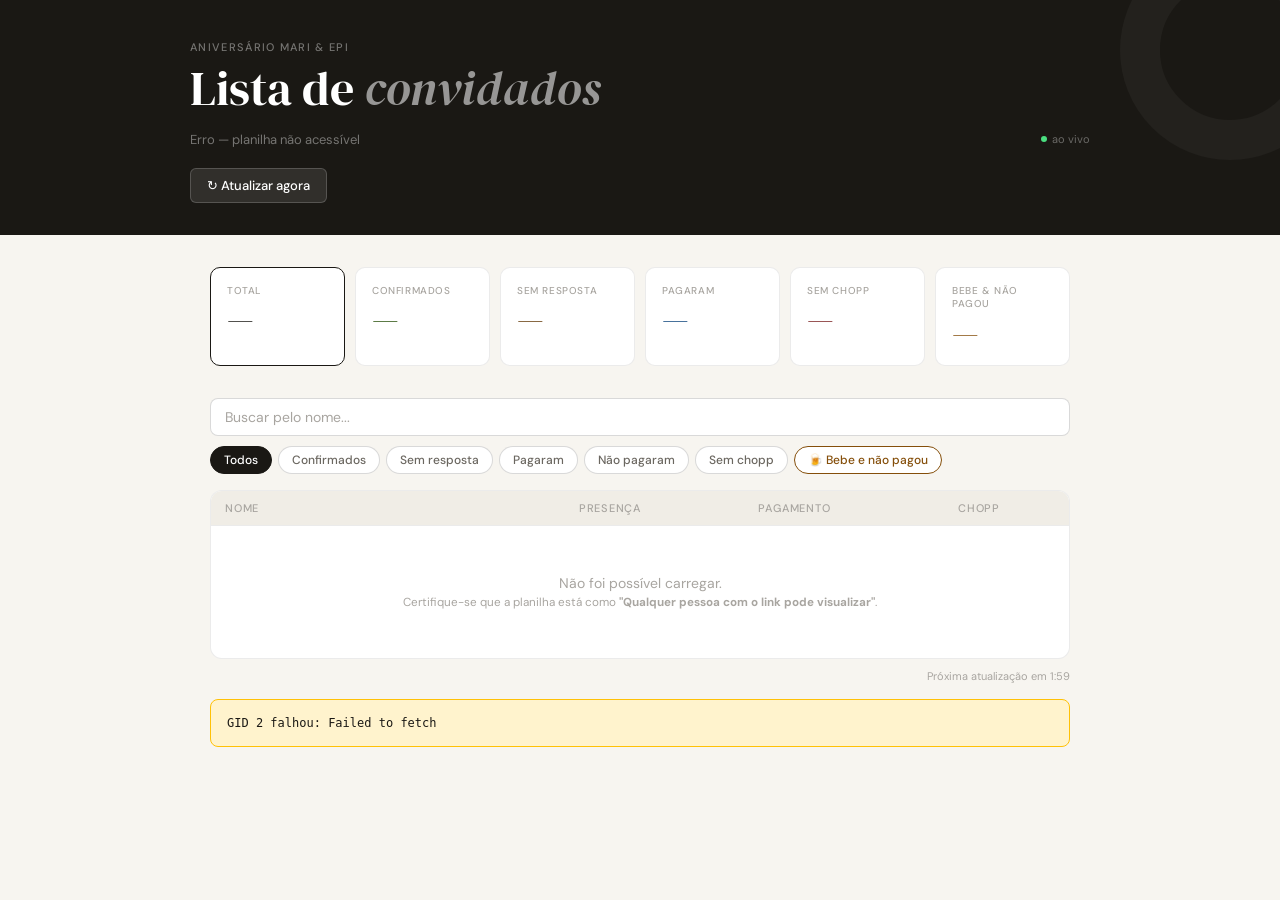
==== commit acb2c72b: "Update index.html" ====
--- a/index.html
+++ b/index.html
@@ -18,117 +18,105 @@
       --accent: #1A1814;
     }
     body { font-family: 'DM Sans', sans-serif; background: var(--bg); color: var(--text); min-height: 100vh; }
-
     header { background: var(--accent); padding: 2.5rem 2rem 2rem; position: relative; overflow: hidden; }
-    header::before { content: ''; position: absolute; top: -60px; right: -60px; width: 220px; height: 220px; border-radius: 50%; border: 40px solid rgba(255,255,255,0.04); pointer-events: none; }
-    .header-inner { max-width: 900px; margin: 0 auto; position: relative; z-index: 1; }
-    .header-tag { font-size: 11px; font-weight: 500; letter-spacing: 0.12em; text-transform: uppercase; color: rgba(255,255,255,0.4); margin-bottom: 0.5rem; }
-    header h1 { font-family: 'DM Serif Display', serif; font-size: clamp(1.8rem, 5vw, 3rem); color: #fff; font-weight: 400; line-height: 1.1; }
-    header h1 em { font-style: italic; color: rgba(255,255,255,0.55); }
-    .header-row { margin-top: 1rem; display: flex; align-items: center; gap: 12px; flex-wrap: wrap; }
-    #header-meta { font-size: 13px; color: rgba(255,255,255,0.4); flex: 1; min-width: 0; }
-    .live { display: flex; align-items: center; gap: 5px; font-size: 11px; color: rgba(255,255,255,0.35); white-space: nowrap; }
-    .dot { width: 6px; height: 6px; border-radius: 50%; background: #4ade80; animation: blink 2s infinite; }
-    @keyframes blink { 0%,100%{opacity:1} 50%{opacity:.25} }
-    .header-actions { margin-top: 1.25rem; }
-    .btn { display: inline-flex; align-items: center; gap: 6px; font-family: 'DM Sans', sans-serif; font-size: 13px; font-weight: 500; padding: 8px 16px; border-radius: 6px; border: none; cursor: pointer; transition: transform .1s, opacity .15s; }
-    .btn:active { transform: scale(.98); }
-    .btn-ghost { background: rgba(255,255,255,0.1); color: #fff; border: 1px solid rgba(255,255,255,0.18); }
-    .btn-ghost:hover { background: rgba(255,255,255,0.16); }
-
-    main { max-width: 900px; margin: 0 auto; padding: 2rem 1.25rem 4rem; }
-
-    .stats { display: grid; grid-template-columns: repeat(auto-fit, minmax(120px, 1fr)); gap: 10px; margin-bottom: 2rem; }
-    .stat { background: var(--surface); border: 1px solid var(--border); border-radius: 10px; padding: 1rem; cursor: pointer; transition: border-color .15s, transform .1s; user-select: none; }
-    .stat:hover { border-color: var(--border2); }
-    .stat.active { border: 1.5px solid var(--accent); }
-    .stat-label { font-size: 10px; font-weight: 500; letter-spacing: .06em; text-transform: uppercase; color: var(--text3); margin-bottom: 6px; line-height: 1.35; }
-    .stat-num { font-family: 'DM Serif Display', serif; font-size: 2rem; line-height: 1; color: var(--text); }
-    .s-ok   .stat-num { color: #27500A; }
-    .s-wait .stat-num { color: #633806; }
-    .s-paid .stat-num { color: #0C447C; }
-    .s-nc   .stat-num { color: #791F1F; }
-    .s-warn .stat-num { color: #854F0B; }
-
-    .search-wrap { margin-bottom: 10px; }
-    #search { width: 100%; padding: 9px 14px; font-family: 'DM Sans', sans-serif; font-size: 14px; border: 1px solid var(--border2); border-radius: 8px; background: var(--surface); color: var(--text); outline: none; }
-    #search:focus { border-color: var(--accent); }
-    #search::placeholder { color: var(--text3); }
-
-    .filters { display: flex; gap: 6px; flex-wrap: wrap; margin-bottom: 1rem; }
-    .pill { font-family: 'DM Sans', sans-serif; font-size: 12px; font-weight: 500; padding: 5px 13px; border-radius: 20px; border: 1px solid var(--border2); background: var(--surface); color: var(--text2); cursor: pointer; transition: all .15s; white-space: nowrap; user-select: none; }
-    .pill:hover { border-color: var(--accent); color: var(--accent); }
-    .pill.active { background: var(--accent); color: #fff; border-color: var(--accent); }
-    .pill.warn { border-color: #854F0B; color: #854F0B; }
-    .pill.warn.active { background: #854F0B; color: #fff; }
-
-    .table-wrap { background: var(--surface); border: 1px solid var(--border); border-radius: 12px; overflow: hidden; }
-    table { width: 100%; border-collapse: collapse; table-layout: fixed; }
-    thead tr { background: var(--surface2); border-bottom: 1px solid var(--border); }
-    th { padding: 10px 14px; font-size: 11px; font-weight: 500; letter-spacing: .07em; text-transform: uppercase; color: var(--text3); text-align: left; }
-    th:not(:first-child) { text-align: center; }
-    td { padding: 11px 14px; font-size: 14px; border-bottom: 1px solid var(--border); color: var(--text); overflow: hidden; text-overflow: ellipsis; white-space: nowrap; }
-    td:not(:first-child) { text-align: center; }
-    tr:last-child td { border-bottom: none; }
-    tbody tr:hover td { background: var(--surface2); }
-
-    .badge { display: inline-block; font-size: 11px; font-weight: 500; padding: 3px 9px; border-radius: 20px; }
-    .b-green  { background: var(--green-bg); color: var(--green-text); }
-    .b-amber  { background: var(--amber-bg); color: var(--amber-text); }
-    .b-blue   { background: var(--blue-bg);  color: var(--blue-text);  }
-    .b-red    { background: var(--red-bg);   color: var(--red-text);   }
-    .b-gray   { background: var(--surface2); color: var(--text3);      }
-
-    .empty { padding: 3rem; text-align: center; color: var(--text3); font-size: 14px; }
-    .foot { margin-top: 10px; font-size: 11px; color: var(--text3); display: flex; justify-content: space-between; flex-wrap: wrap; gap: 4px; }
-
-    @media (max-width: 580px) {
-      .stats { grid-template-columns: repeat(3, 1fr); }
-      th:nth-child(4), td:nth-child(4) { display: none; }
+    header::before { content:''; position:absolute; top:-60px; right:-60px; width:220px; height:220px; border-radius:50%; border:40px solid rgba(255,255,255,.04); pointer-events:none; }
+    .hi { max-width: 900px; margin: 0 auto; position: relative; z-index: 1; }
+    .tag { font-size:11px; font-weight:500; letter-spacing:.12em; text-transform:uppercase; color:rgba(255,255,255,.4); margin-bottom:.5rem; }
+    h1 { font-family:'DM Serif Display',serif; font-size:clamp(1.8rem,5vw,3rem); color:#fff; font-weight:400; line-height:1.1; }
+    h1 em { font-style:italic; color:rgba(255,255,255,.55); }
+    .hrow { margin-top:1rem; display:flex; align-items:center; gap:12px; flex-wrap:wrap; }
+    #hmeta { font-size:13px; color:rgba(255,255,255,.4); flex:1; min-width:0; }
+    .live { display:flex; align-items:center; gap:5px; font-size:11px; color:rgba(255,255,255,.35); white-space:nowrap; }
+    .dot { width:6px; height:6px; border-radius:50%; background:#4ade80; animation:blink 2s infinite; }
+    @keyframes blink{0%,100%{opacity:1}50%{opacity:.25}}
+    .hact { margin-top:1.25rem; }
+    .btn { display:inline-flex; align-items:center; gap:6px; font-family:'DM Sans',sans-serif; font-size:13px; font-weight:500; padding:8px 16px; border-radius:6px; border:none; cursor:pointer; }
+    .btn-g { background:rgba(255,255,255,.1); color:#fff; border:1px solid rgba(255,255,255,.18); }
+    .btn-g:hover { background:rgba(255,255,255,.16); }
+    main { max-width:900px; margin:0 auto; padding:2rem 1.25rem 4rem; }
+    .stats { display:grid; grid-template-columns:repeat(auto-fit,minmax(120px,1fr)); gap:10px; margin-bottom:2rem; }
+    .stat { background:var(--surface); border:1px solid var(--border); border-radius:10px; padding:1rem; cursor:pointer; transition:border-color .15s; user-select:none; }
+    .stat:hover { border-color:var(--border2); }
+    .stat.active { border:1.5px solid var(--accent); }
+    .stat-label { font-size:10px; font-weight:500; letter-spacing:.06em; text-transform:uppercase; color:var(--text3); margin-bottom:6px; line-height:1.35; }
+    .stat-num { font-family:'DM Serif Display',serif; font-size:2rem; line-height:1; color:var(--text); }
+    .s-ok .stat-num   { color:#27500A; }
+    .s-wait .stat-num { color:#633806; }
+    .s-paid .stat-num { color:#0C447C; }
+    .s-nc .stat-num   { color:#791F1F; }
+    .s-warn .stat-num { color:#854F0B; }
+    .sw { margin-bottom:10px; }
+    #search { width:100%; padding:9px 14px; font-family:'DM Sans',sans-serif; font-size:14px; border:1px solid var(--border2); border-radius:8px; background:var(--surface); color:var(--text); outline:none; }
+    #search:focus { border-color:var(--accent); }
+    #search::placeholder { color:var(--text3); }
+    .filters { display:flex; gap:6px; flex-wrap:wrap; margin-bottom:1rem; }
+    .pill { font-family:'DM Sans',sans-serif; font-size:12px; font-weight:500; padding:5px 13px; border-radius:20px; border:1px solid var(--border2); background:var(--surface); color:var(--text2); cursor:pointer; transition:all .15s; white-space:nowrap; user-select:none; }
+    .pill:hover { border-color:var(--accent); color:var(--accent); }
+    .pill.active { background:var(--accent); color:#fff; border-color:var(--accent); }
+    .pill.warn { border-color:#854F0B; color:#854F0B; }
+    .pill.warn.active { background:#854F0B; color:#fff; }
+    .tw { background:var(--surface); border:1px solid var(--border); border-radius:12px; overflow:hidden; }
+    table { width:100%; border-collapse:collapse; table-layout:fixed; }
+    thead tr { background:var(--surface2); border-bottom:1px solid var(--border); }
+    th { padding:10px 14px; font-size:11px; font-weight:500; letter-spacing:.07em; text-transform:uppercase; color:var(--text3); text-align:left; }
+    th:not(:first-child) { text-align:center; }
+    td { padding:11px 14px; font-size:14px; border-bottom:1px solid var(--border); color:var(--text); overflow:hidden; text-overflow:ellipsis; white-space:nowrap; }
+    td:not(:first-child) { text-align:center; }
+    tr:last-child td { border-bottom:none; }
+    tbody tr:hover td { background:var(--surface2); }
+    .badge { display:inline-block; font-size:11px; font-weight:500; padding:3px 9px; border-radius:20px; }
+    .bg { background:var(--green-bg); color:var(--green-text); }
+    .ba { background:var(--amber-bg); color:var(--amber-text); }
+    .bb { background:var(--blue-bg);  color:var(--blue-text);  }
+    .br { background:var(--red-bg);   color:var(--red-text);   }
+    .bx { background:var(--surface2); color:var(--text3);      }
+    .empty { padding:3rem; text-align:center; color:var(--text3); font-size:14px; }
+    .foot { margin-top:10px; font-size:11px; color:var(--text3); display:flex; justify-content:space-between; flex-wrap:wrap; gap:4px; }
+    .debug { margin-top:1rem; padding:1rem; background:#fff3cd; border:1px solid #ffc107; border-radius:8px; font-size:12px; font-family:monospace; display:none; }
+    @media(max-width:580px){
+      .stats{grid-template-columns:repeat(3,1fr);}
+      th:nth-child(4),td:nth-child(4){display:none;}
     }
   </style>
 </head>
 <body>
-
 <header>
-  <div class="header-inner">
-    <div class="header-tag">Aniversário Mari &amp; Epi</div>
+  <div class="hi">
+    <div class="tag">Aniversário Mari &amp; Epi</div>
     <h1>Lista de <em>convidados</em></h1>
-    <div class="header-row">
-      <div id="header-meta">Carregando...</div>
+    <div class="hrow">
+      <div id="hmeta">Carregando...</div>
       <div class="live"><span class="dot"></span>ao vivo</div>
     </div>
-    <div class="header-actions">
-      <button class="btn btn-ghost" onclick="loadData()">&#8635; Atualizar agora</button>
+    <div class="hact">
+      <button class="btn btn-g" onclick="loadData()">&#8635; Atualizar agora</button>
     </div>
   </div>
 </header>
 
 <main>
-  <div class="stats" id="stats">
-    <div class="stat active" data-f="todos"         onclick="setFiltro(this)"><div class="stat-label">Total</div><div class="stat-num" id="n0">—</div></div>
-    <div class="stat s-ok"   data-f="confirmados"   onclick="setFiltro(this)"><div class="stat-label">Confirmados</div><div class="stat-num" id="n1">—</div></div>
-    <div class="stat s-wait" data-f="pendentes"     onclick="setFiltro(this)"><div class="stat-label">Sem resposta</div><div class="stat-num" id="n2">—</div></div>
-    <div class="stat s-paid" data-f="pagaram"       onclick="setFiltro(this)"><div class="stat-label">Pagaram</div><div class="stat-num" id="n3">—</div></div>
-    <div class="stat s-nc"   data-f="semchopp"      onclick="setFiltro(this)"><div class="stat-label">Sem chopp</div><div class="stat-num" id="n4">—</div></div>
-    <div class="stat s-warn" data-f="bebe-nao-pagou" onclick="setFiltro(this)"><div class="stat-label">Bebe &amp; não pagou</div><div class="stat-num" id="n5">—</div></div>
-  </div>
-
-  <div class="search-wrap">
-    <input id="search" type="text" placeholder="Buscar pelo nome..." oninput="render()" />
-  </div>
+  <div class="stats">
+    <div class="stat active" data-f="todos"          onclick="setF(this)"><div class="stat-label">Total</div><div class="stat-num" id="n0">—</div></div>
+    <div class="stat s-ok"   data-f="confirmados"    onclick="setF(this)"><div class="stat-label">Confirmados</div><div class="stat-num" id="n1">—</div></div>
+    <div class="stat s-wait" data-f="pendentes"      onclick="setF(this)"><div class="stat-label">Sem resposta</div><div class="stat-num" id="n2">—</div></div>
+    <div class="stat s-paid" data-f="pagaram"        onclick="setF(this)"><div class="stat-label">Pagaram</div><div class="stat-num" id="n3">—</div></div>
+    <div class="stat s-nc"   data-f="semchopp"       onclick="setF(this)"><div class="stat-label">Sem chopp</div><div class="stat-num" id="n4">—</div></div>
+    <div class="stat s-warn" data-f="bebe-nao-pagou" onclick="setF(this)"><div class="stat-label">Bebe &amp; não pagou</div><div class="stat-num" id="n5">—</div></div>
+  </div>
+
+  <div class="sw"><input id="search" type="text" placeholder="Buscar pelo nome..." oninput="render()"/></div>
 
   <div class="filters">
-    <button class="pill active" data-f="todos"          onclick="setFiltro(this)">Todos</button>
-    <button class="pill"        data-f="confirmados"    onclick="setFiltro(this)">Confirmados</button>
-    <button class="pill"        data-f="pendentes"      onclick="setFiltro(this)">Sem resposta</button>
-    <button class="pill"        data-f="pagaram"        onclick="setFiltro(this)">Pagaram</button>
-    <button class="pill"        data-f="nao-pagaram"    onclick="setFiltro(this)">Não pagaram</button>
-    <button class="pill"        data-f="semchopp"       onclick="setFiltro(this)">Sem chopp</button>
-    <button class="pill warn"   data-f="bebe-nao-pagou" onclick="setFiltro(this)">🍺 Bebe e não pagou</button>
-  </div>
-
-  <div class="table-wrap">
+    <button class="pill active" data-f="todos"          onclick="setF(this)">Todos</button>
+    <button class="pill"        data-f="confirmados"    onclick="setF(this)">Confirmados</button>
+    <button class="pill"        data-f="pendentes"      onclick="setF(this)">Sem resposta</button>
+    <button class="pill"        data-f="pagaram"        onclick="setF(this)">Pagaram</button>
+    <button class="pill"        data-f="nao-pagaram"    onclick="setF(this)">Não pagaram</button>
+    <button class="pill"        data-f="semchopp"       onclick="setF(this)">Sem chopp</button>
+    <button class="pill warn"   data-f="bebe-nao-pagou" onclick="setF(this)">🍺 Bebe e não pagou</button>
+  </div>
+
+  <div class="tw">
     <table>
       <thead><tr>
         <th style="width:36%">Nome</th>
@@ -141,140 +129,171 @@
   </div>
 
   <div class="foot">
-    <span id="foot-upd"></span>
-    <span id="foot-cd"></span>
-  </div>
+    <span id="fupd"></span>
+    <span id="fcd"></span>
+  </div>
+  <div class="debug" id="debug"></div>
 </main>
 
 <script>
-const SHEET_ID = '13nvmfaI0ttiaVG7Ej7gcd44cclo6K7OfmatoO9oqkSA';
-const GID      = '0';
-const REFRESH  = 120; // segundos
-
-// Índices no CSV (colunas A=0 B=1 C=2 D=3 E=4 F=5)
-const iNome = 2, iPres = 3, iChopp = 4, iPagou = 5;
-
-let rows = [];
-let filtro = 'todos';
-let cdSec  = REFRESH;
-let cdTimer = null;
+const ID = '13nvmfaI0ttiaVG7Ej7gcd44cclo6K7OfmatoO9oqkSA';
+const REFRESH = 120;
+
+// Índices das colunas no CSV: A=0,B=1,C=2,D=3,E=4,F=5
+// NOMES=C(2), PRESENÇA=D(3), CHOPP=E(4), PAGOU=F(5)
+const iN=2, iP=3, iC=4, iPg=5;
+
+let rows=[], filtro='todos', cdSec=REFRESH, cdTimer=null;
 
 const s = v => (v||'').toString().trim();
 
 const fns = {
-  'todos':          () => true,
-  'confirmados':    r => s(r[iPres])  === 'Sim',
-  'pendentes':      r => s(r[iPres])  === 'Não respondeu' || s(r[iPres]) === '',
-  'pagaram':        r => s(r[iPagou]) === 'Sim',
-  'nao-pagaram':    r => s(r[iPagou]) !== 'Sim' && s(r[iPagou]) !== '',
-  'semchopp':       r => ['Não','Não Vai beber'].includes(s(r[iChopp])),
-  'bebe-nao-pagou': r => s(r[iChopp]) === 'Sim' && s(r[iPagou]) !== 'Sim' && s(r[iPagou]) !== '',
+  'todos':          ()=>true,
+  'confirmados':    r=>s(r[iP])==='Sim',
+  'pendentes':      r=>s(r[iP])==='Não respondeu'||s(r[iP])==='',
+  'pagaram':        r=>s(r[iPg])==='Sim',
+  'nao-pagaram':    r=>s(r[iPg])!=='Sim'&&s(r[iPg])!=='',
+  'semchopp':       r=>['Não','Não Vai beber'].includes(s(r[iC])),
+  'bebe-nao-pagou': r=>s(r[iC])==='Sim'&&s(r[iPg])!=='Sim'&&s(r[iPg])!=='',
 };
 
-function bp(v) {
-  switch(s(v)) {
-    case 'Sim':           return '<span class="badge b-green">Confirmado</span>';
-    case 'Não':           return '<span class="badge b-red">Não vai</span>';
-    case 'Não respondeu': return '<span class="badge b-amber">Sem resposta</span>';
-    default:              return '<span class="badge b-amber">Sem resposta</span>';
+function bp(v){
+  switch(s(v)){
+    case 'Sim':return'<span class="badge bg">Confirmado</span>';
+    case 'Não':return'<span class="badge br">Não vai</span>';
+    default:return'<span class="badge ba">Sem resposta</span>';
   }
 }
-function bpag(v) {
-  const x = s(v);
-  if (x === 'Sim')                              return '<span class="badge b-blue">Pago</span>';
-  if (x === 'Não')                              return '<span class="badge b-red">Pendente</span>';
-  if (x === 'Não respondeu'||x==='Não Respondeu') return '<span class="badge b-amber">Sem resposta</span>';
-  if (x === 'Não Vai beber')                    return '<span class="badge b-gray">N/A</span>';
-  if (!x)                                       return '<span class="badge b-gray">—</span>';
-  return `<span class="badge b-gray">${x}</span>`;
-}
-function bc(v) {
-  const x = s(v);
-  if (x === 'Sim')                   return '<span class="badge b-green">Sim</span>';
-  if (x==='Não'||x==='Não Vai beber') return '<span class="badge b-red">Não bebe</span>';
-  if (x === 'Não respondeu')         return '<span class="badge b-amber">Sem resposta</span>';
-  return '<span class="badge b-gray">—</span>';
-}
-
-function setFiltro(el) {
-  filtro = el.dataset.f;
-  document.querySelectorAll('[data-f]').forEach(e => e.classList.toggle('active', e.dataset.f === filtro));
+function bpg(v){
+  const x=s(v);
+  if(x==='Sim')return'<span class="badge bb">Pago</span>';
+  if(x==='Não')return'<span class="badge br">Pendente</span>';
+  if(x==='Não respondeu'||x==='Não Respondeu')return'<span class="badge ba">Sem resposta</span>';
+  if(x==='Não Vai beber')return'<span class="badge bx">N/A</span>';
+  if(!x)return'<span class="badge bx">—</span>';
+  return`<span class="badge bx">${x}</span>`;
+}
+function bch(v){
+  const x=s(v);
+  if(x==='Sim')return'<span class="badge bg">Sim</span>';
+  if(x==='Não'||x==='Não Vai beber')return'<span class="badge br">Não bebe</span>';
+  if(x==='Não respondeu')return'<span class="badge ba">Sem resposta</span>';
+  return'<span class="badge bx">—</span>';
+}
+
+function setF(el){
+  filtro=el.dataset.f;
+  document.querySelectorAll('[data-f]').forEach(e=>e.classList.toggle('active',e.dataset.f===filtro));
   render();
 }
 
-function render() {
-  const q = (document.getElementById('search').value||'').toLowerCase();
-  let data = rows.filter(fns[filtro]||fns['todos']);
-  if (q) data = data.filter(r => s(r[iNome]).toLowerCase().includes(q));
-
-  const tb = document.getElementById('tbody');
-  if (!data.length) {
-    tb.innerHTML = '<tr><td colspan="4" class="empty">Nenhum convidado encontrado</td></tr>';
-    return;
-  }
-  tb.innerHTML = data.map(r => `<tr>
-    <td title="${s(r[iNome])}">${s(r[iNome])||'—'}</td>
-    <td>${bp(r[iPres])}</td>
-    <td>${bpag(r[iPagou])}</td>
-    <td>${bc(r[iChopp])}</td>
+function render(){
+  const q=(document.getElementById('search').value||'').toLowerCase();
+  let data=rows.filter(fns[filtro]||fns.todos);
+  if(q)data=data.filter(r=>s(r[iN]).toLowerCase().includes(q));
+  const tb=document.getElementById('tbody');
+  if(!data.length){tb.innerHTML='<tr><td colspan="4" class="empty">Nenhum convidado encontrado</td></tr>';return;}
+  tb.innerHTML=data.map(r=>`<tr>
+    <td title="${s(r[iN])}">${s(r[iN])||'—'}</td>
+    <td>${bp(r[iP])}</td><td>${bpg(r[iPg])}</td><td>${bch(r[iC])}</td>
   </tr>`).join('');
 }
 
-function parseCSV(txt) {
-  return txt.split(/\r?\n/).map(line => {
-    const cols = []; let cur = '', q = false;
-    for (const ch of line) {
-      if (ch === '"') { q = !q; }
-      else if (ch === ',' && !q) { cols.push(cur.trim()); cur = ''; }
-      else cur += ch;
+function parseCSV(txt){
+  return txt.split(/\r?\n/).map(line=>{
+    const cols=[];let cur='',q=false;
+    for(const ch of line){
+      if(ch==='"'){q=!q;}
+      else if(ch===','&&!q){cols.push(cur.trim());cur='';}
+      else cur+=ch;
     }
     cols.push(cur.trim());
     return cols;
   });
 }
 
-function startCD() {
-  clearInterval(cdTimer);
-  cdSec = REFRESH;
-  cdTimer = setInterval(() => {
+function showDebug(msg){
+  const d=document.getElementById('debug');
+  d.style.display='block';
+  d.textContent=msg;
+}
+
+function startCD(){
+  clearInterval(cdTimer);cdSec=REFRESH;
+  cdTimer=setInterval(()=>{
     cdSec--;
-    const m = Math.floor(cdSec/60), sc = String(cdSec%60).padStart(2,'0');
-    document.getElementById('foot-cd').textContent = `Próxima atualização em ${m}:${sc}`;
-    if (cdSec <= 0) { clearInterval(cdTimer); loadData(); }
-  }, 1000);
-}
-
-async function loadData() {
-  document.getElementById('header-meta').textContent = 'Atualizando...';
-  const url = `https://docs.google.com/spreadsheets/d/${SHEET_ID}/export?format=csv&gid=${GID}`;
-  try {
-    const res = await fetch(url, { cache: 'no-store' });
-    if (!res.ok) throw new Error('status ' + res.status);
-    const txt  = await res.text();
-    const all  = parseCSV(txt);
-
-    // linha 1 = título, linha 2 = vazia, linha 3 = cabeçalhos → dados a partir da linha 4 (índice 3)
-    rows = all.slice(3).filter(r => s(r[iNome]) && s(r[iNome]) !== 'NOMES');
-
-    document.getElementById('n0').textContent = rows.length;
-    document.getElementById('n1').textContent = rows.filter(fns.confirmados).length;
-    document.getElementById('n2').textContent = rows.filter(fns.pendentes).length;
-    document.getElementById('n3').textContent = rows.filter(fns.pagaram).length;
-    document.getElementById('n4').textContent = rows.filter(fns.semchopp).length;
-    document.getElementById('n5').textContent = rows.filter(fns['bebe-nao-pagou']).length;
-
-    document.getElementById('header-meta').textContent = `${rows.length} convidados · sincronizado`;
-    document.getElementById('foot-upd').textContent = 'Atualizado: ' + new Date().toLocaleString('pt-BR');
-
-    render();
-    startCD();
-  } catch(e) {
-    document.getElementById('header-meta').textContent = 'Erro ao carregar — tentando novamente em 2 min';
-    document.getElementById('tbody').innerHTML =
-      `<tr><td colspan="4" class="empty">Não foi possível carregar.<br>
-       <small>Certifique-se que a planilha está com acesso <b>"qualquer pessoa com o link"</b>.</small></td></tr>`;
-    startCD();
+    const m=Math.floor(cdSec/60),sc=String(cdSec%60).padStart(2,'0');
+    document.getElementById('fcd').textContent=`Próxima atualização em ${m}:${sc}`;
+    if(cdSec<=0){clearInterval(cdTimer);loadData();}
+  },1000);
+}
+
+async function tryFetch(gid){
+  const url=`https://docs.google.com/spreadsheets/d/${ID}/export?format=csv&gid=${gid}`;
+  const res=await fetch(url,{cache:'no-store'});
+  if(!res.ok)throw new Error('HTTP '+res.status);
+  const txt=await res.text();
+  // verifica se veio HTML (redirect para login) em vez de CSV
+  if(txt.trim().startsWith('<'))throw new Error('Recebeu HTML — planilha não é pública ou GID errado');
+  return txt;
+}
+
+async function loadData(){
+  document.getElementById('hmeta').textContent='Atualizando...';
+  document.getElementById('tbody').innerHTML='<tr><td colspan="4" class="empty">Carregando...</td></tr>';
+
+  // Tenta GID 0 primeiro, depois GID 1 e 2 como fallback
+  const gids=['0','1','2'];
+  let txt=null, usedGid=null;
+
+  for(const gid of gids){
+    try{
+      txt=await tryFetch(gid);
+      // Verifica se tem dados na linha 4 coluna C (índice 2)
+      const lines=txt.split(/\r?\n/);
+      if(lines.length>3){
+        const row3=lines[3].split(',');
+        if(row3.length>2&&row3[2].trim()!==''){
+          usedGid=gid;
+          break;
+        }
+      }
+    }catch(e){
+      showDebug(`GID ${gid} falhou: ${e.message}`);
+    }
   }
+
+  if(!txt||!usedGid){
+    document.getElementById('hmeta').textContent='Erro — planilha não acessível';
+    document.getElementById('tbody').innerHTML=`<tr><td colspan="4" class="empty">
+      Não foi possível carregar.<br>
+      <small>Certifique-se que a planilha está como <b>"Qualquer pessoa com o link pode visualizar"</b>.</small>
+    </td></tr>`;
+    startCD();return;
+  }
+
+  const all=parseCSV(txt);
+  // Linha 1=título, linha 2=vazia, linha 3=cabeçalho, linha 4+ = dados
+  rows=all.slice(3).filter(r=>s(r[iN])&&s(r[iN])!=='NOMES');
+
+  // Debug: mostra primeiras linhas se total for 0
+  if(rows.length===0){
+    const preview=all.slice(0,6).map((r,i)=>`Linha ${i+1}: [${r.join(' | ')}]`).join('\n');
+    showDebug(`GID usado: ${usedGid} | Total linhas CSV: ${all.length}\n\nPrimeiras linhas:\n${preview}`);
+  }
+
+  document.getElementById('n0').textContent=rows.length;
+  document.getElementById('n1').textContent=rows.filter(fns.confirmados).length;
+  document.getElementById('n2').textContent=rows.filter(fns.pendentes).length;
+  document.getElementById('n3').textContent=rows.filter(fns.pagaram).length;
+  document.getElementById('n4').textContent=rows.filter(fns.semchopp).length;
+  document.getElementById('n5').textContent=rows.filter(fns['bebe-nao-pagou']).length;
+
+  document.getElementById('hmeta').textContent=`${rows.length} convidados · sincronizado`;
+  document.getElementById('fupd').textContent='Atualizado: '+new Date().toLocaleString('pt-BR');
+
+  render();
+  startCD();
 }
 
 loadData();
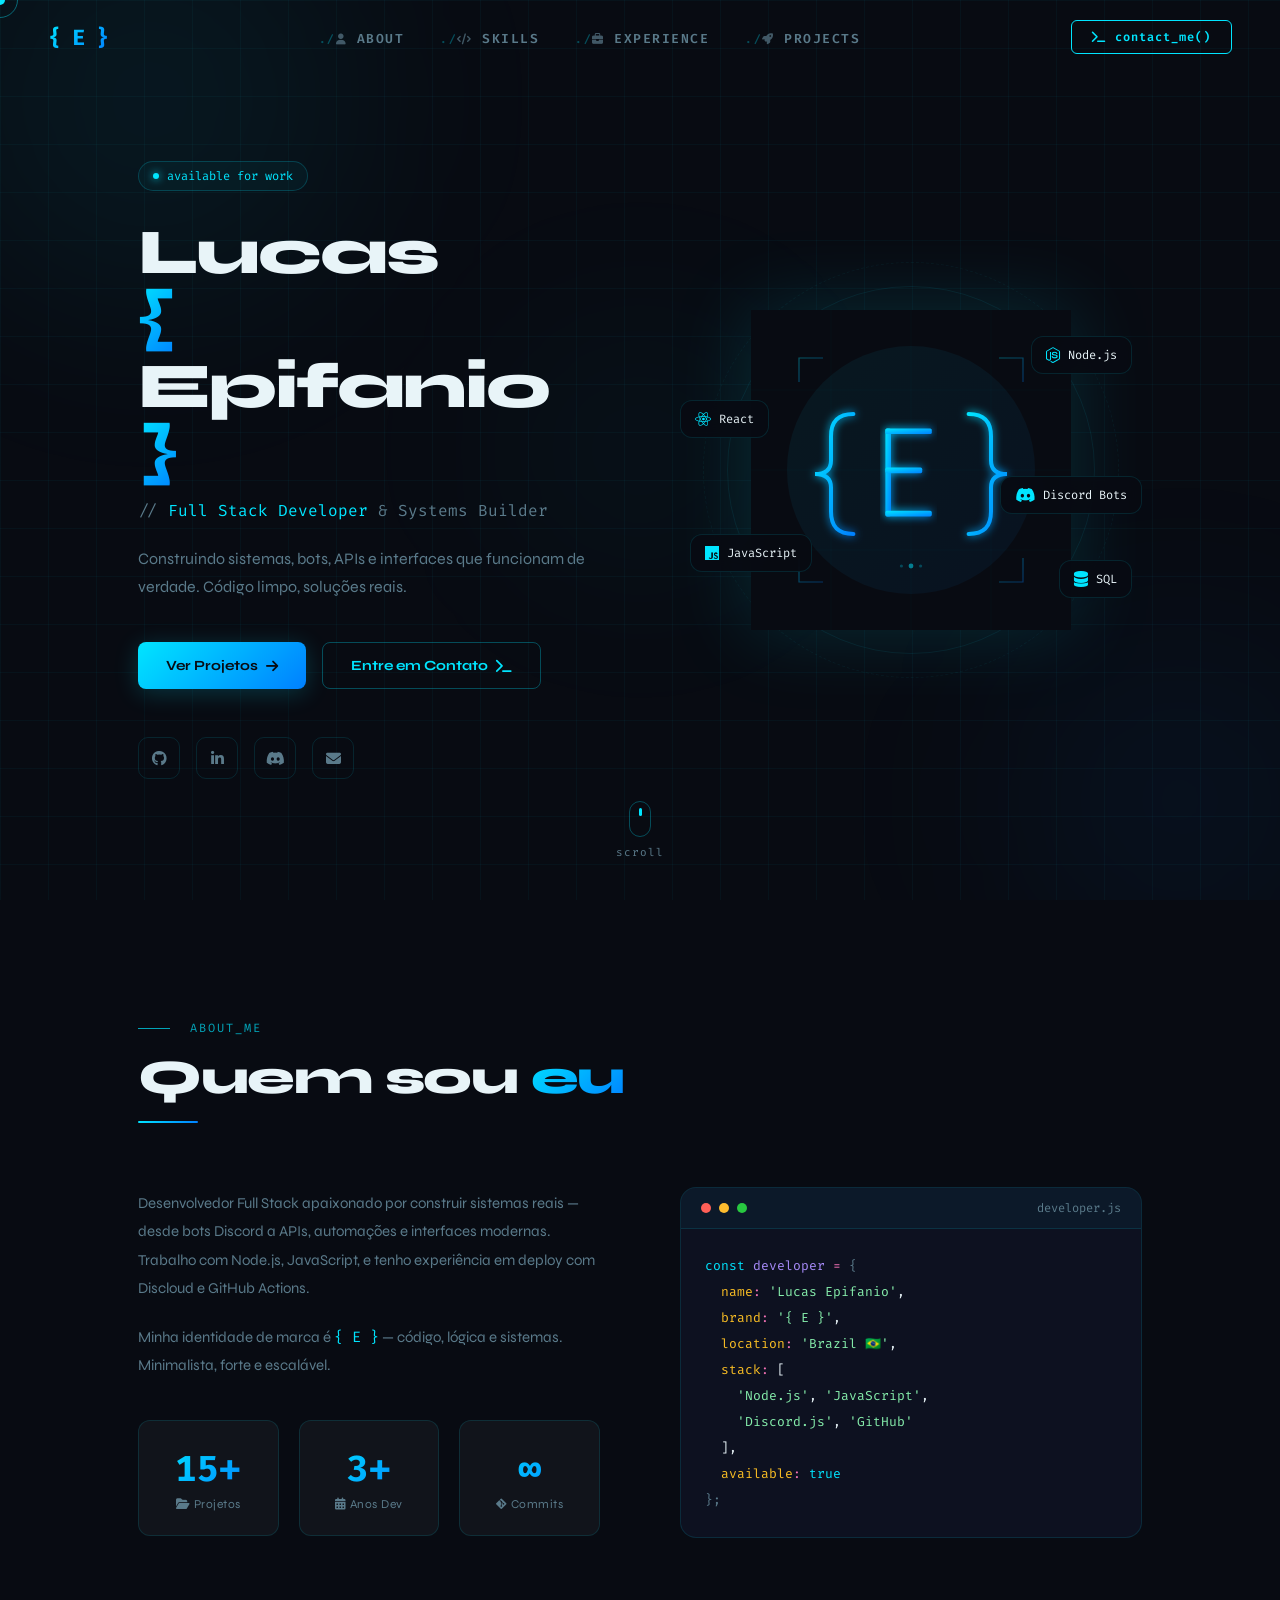
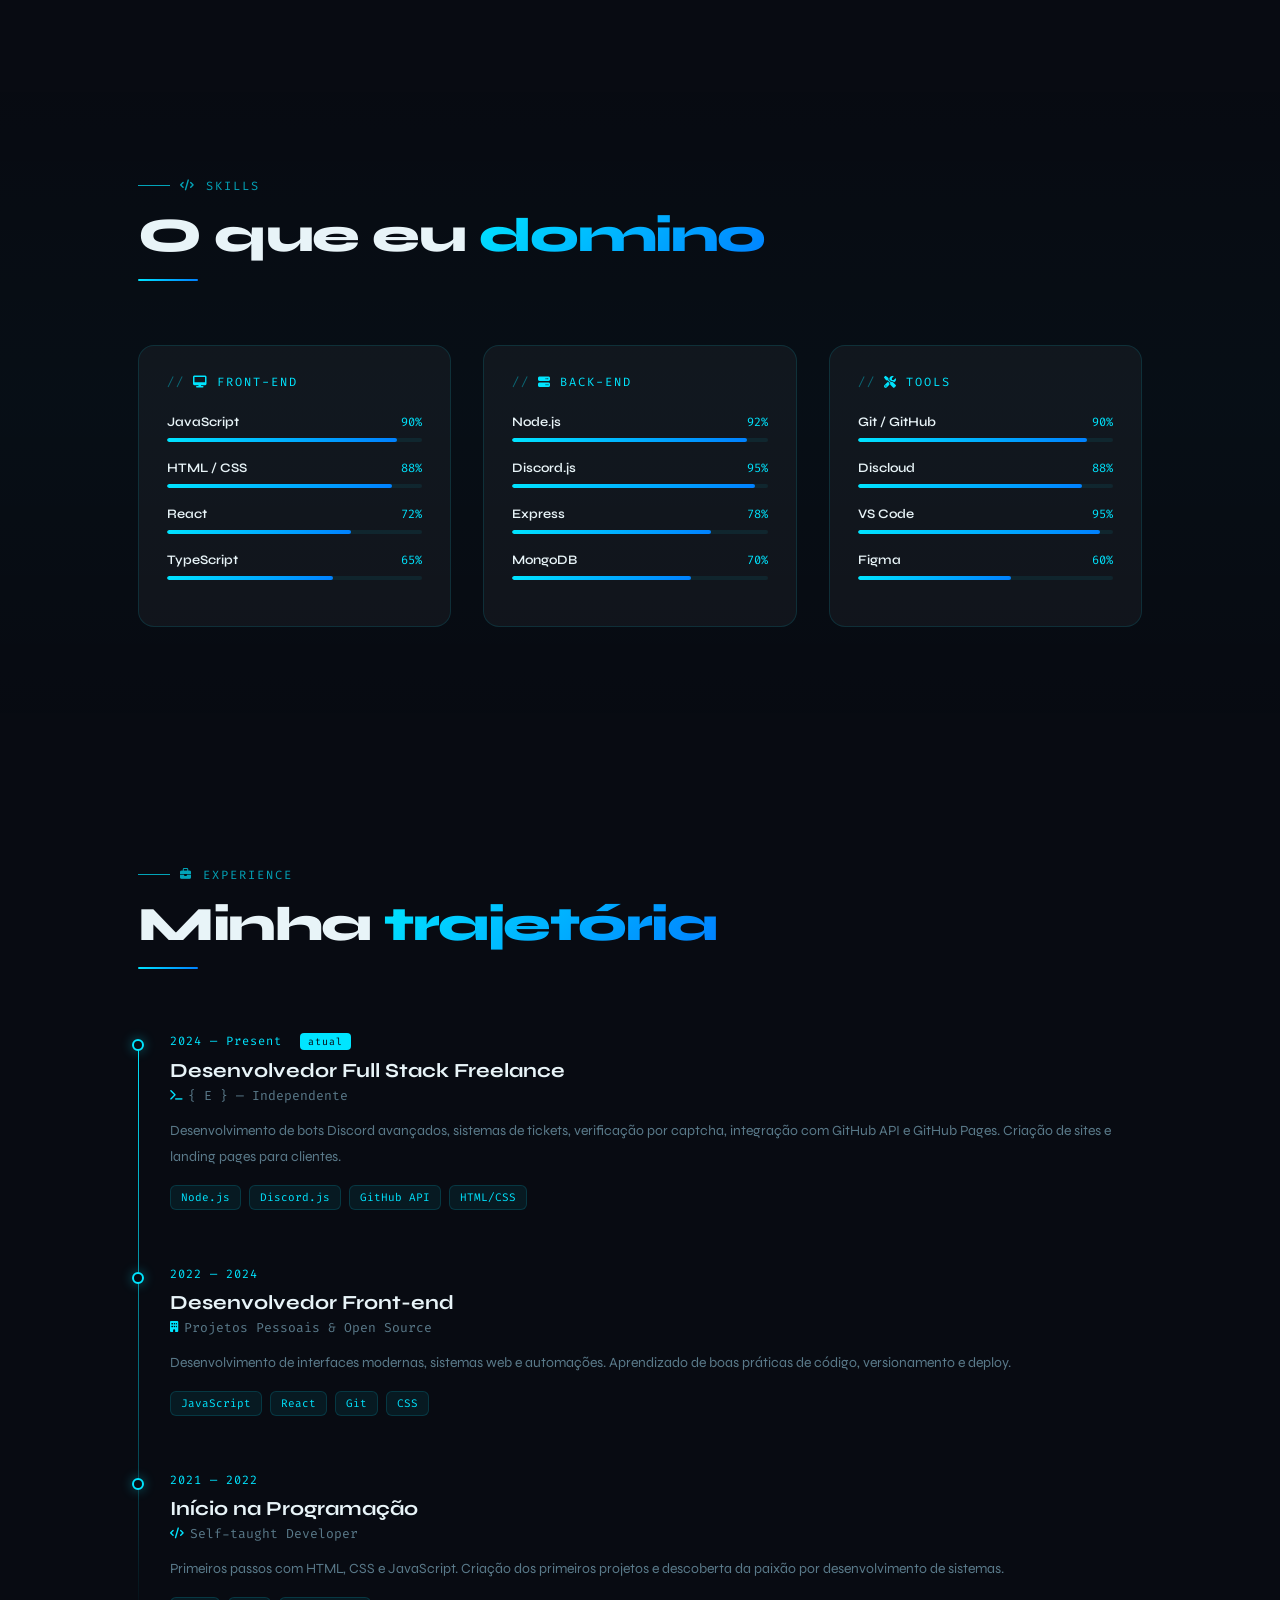
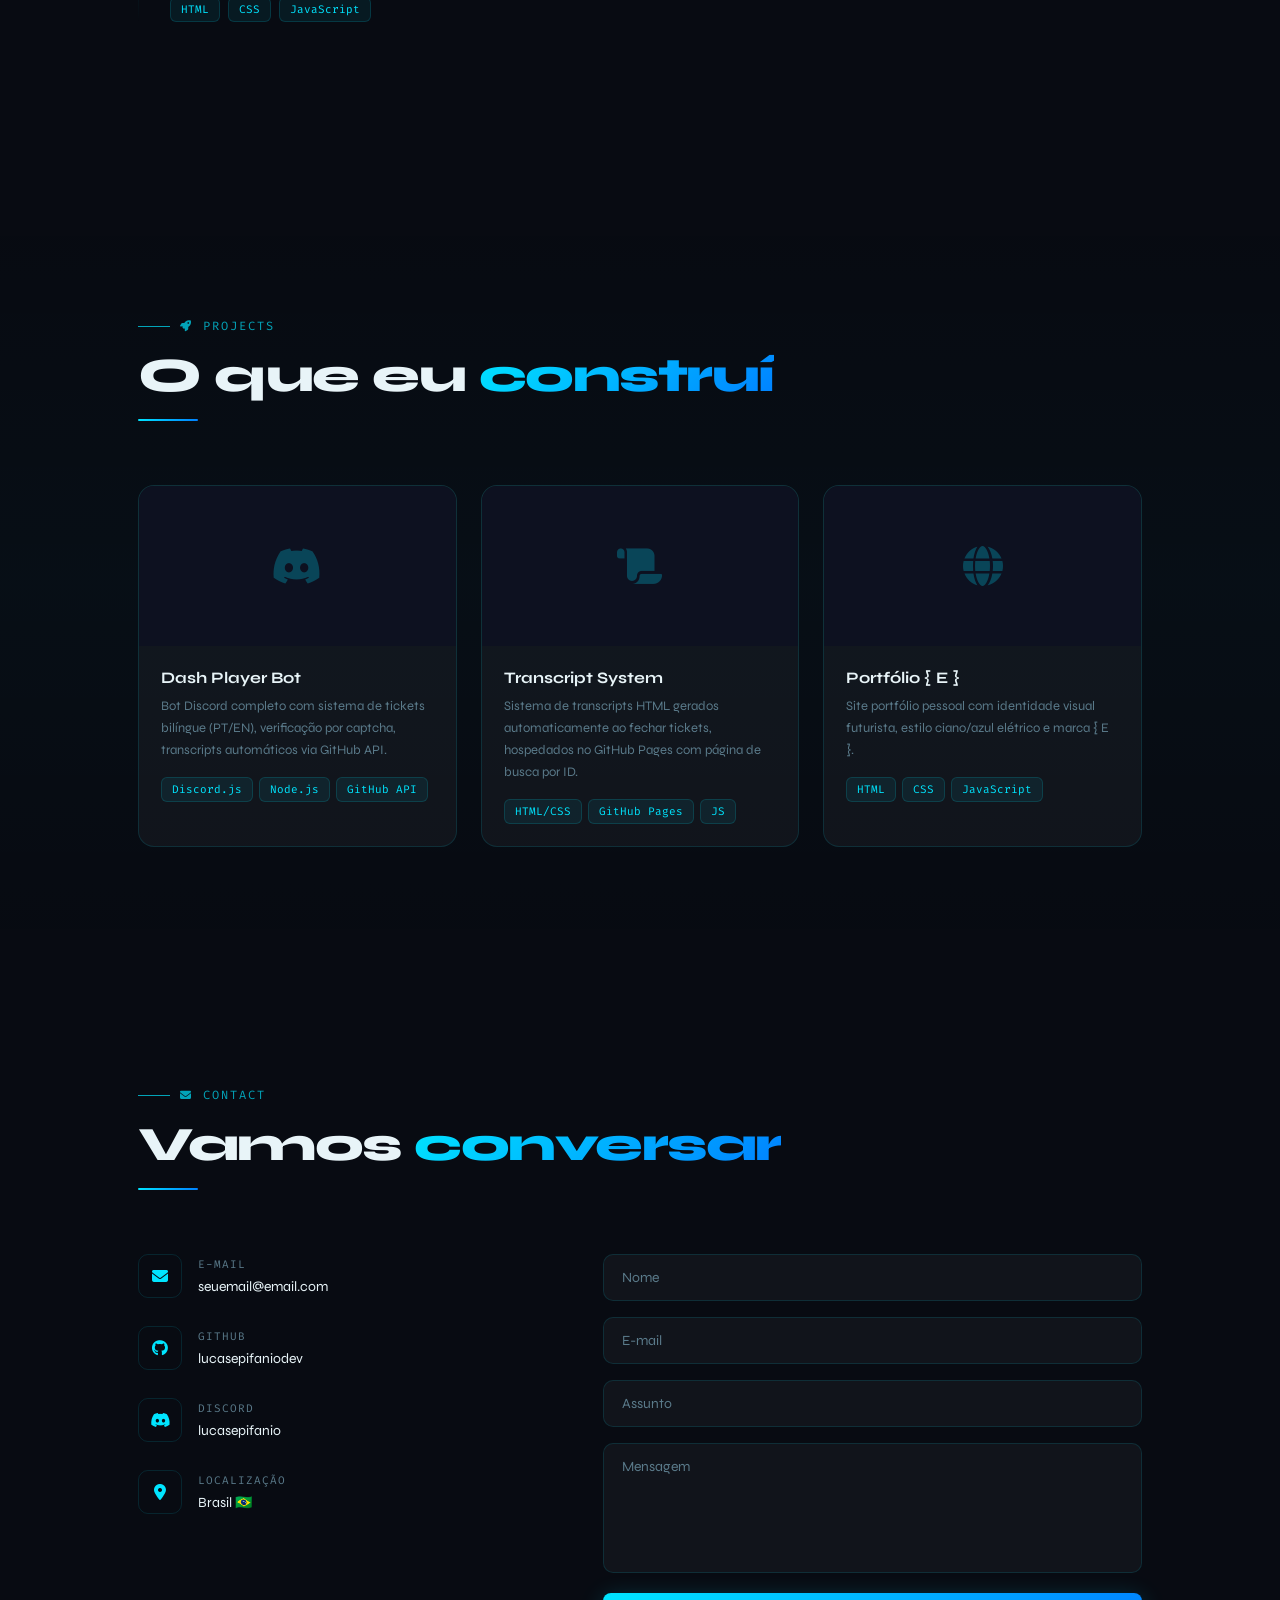
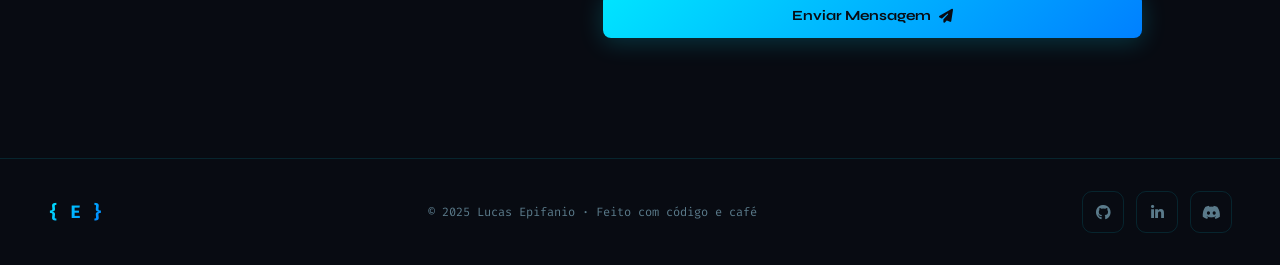
==== commit c3ab19bb: "Add files via upload" ====
--- a/index.html
+++ b/index.html
@@ -1,302 +1,335 @@
-<!DOCTYPE html>
-<html lang="pt-BR">
-<head>
-  <meta charset="UTF-8" />
-  <meta name="viewport" content="width=device-width, initial-scale=1.0" />
-  <title>Painel de Convidados – Mari & Epi</title>
-  <link href="https://fonts.googleapis.com/css2?family=DM+Serif+Display:ital@0;1&family=DM+Sans:wght@300;400;500&display=swap" rel="stylesheet" />
-  <style>
-    *, *::before, *::after { box-sizing: border-box; margin: 0; padding: 0; }
-    :root {
-      --bg: #F7F5F0; --surface: #FFFFFF; --surface2: #F0EDE6;
-      --text: #1A1814; --text2: #6B6760; --text3: #A8A5A0;
-      --border: rgba(0,0,0,0.08); --border2: rgba(0,0,0,0.15);
-      --green-bg: #EAF3DE; --green-text: #27500A;
-      --amber-bg: #FAEEDA; --amber-text: #633806;
-      --blue-bg:  #E6F1FB; --blue-text:  #0C447C;
-      --red-bg:   #FCEBEB; --red-text:   #791F1F;
-      --accent: #1A1814;
-    }
-    body { font-family: 'DM Sans', sans-serif; background: var(--bg); color: var(--text); min-height: 100vh; }
-    header { background: var(--accent); padding: 2.5rem 2rem 2rem; position: relative; overflow: hidden; }
-    header::before { content:''; position:absolute; top:-60px; right:-60px; width:220px; height:220px; border-radius:50%; border:40px solid rgba(255,255,255,.04); pointer-events:none; }
-    .hi { max-width: 900px; margin: 0 auto; position: relative; z-index: 1; }
-    .tag { font-size:11px; font-weight:500; letter-spacing:.12em; text-transform:uppercase; color:rgba(255,255,255,.4); margin-bottom:.5rem; }
-    h1 { font-family:'DM Serif Display',serif; font-size:clamp(1.8rem,5vw,3rem); color:#fff; font-weight:400; line-height:1.1; }
-    h1 em { font-style:italic; color:rgba(255,255,255,.55); }
-    .hrow { margin-top:1rem; display:flex; align-items:center; gap:12px; flex-wrap:wrap; }
-    #hmeta { font-size:13px; color:rgba(255,255,255,.4); flex:1; min-width:0; }
-    .live { display:flex; align-items:center; gap:5px; font-size:11px; color:rgba(255,255,255,.35); white-space:nowrap; }
-    .dot { width:6px; height:6px; border-radius:50%; background:#4ade80; animation:blink 2s infinite; }
-    @keyframes blink{0%,100%{opacity:1}50%{opacity:.25}}
-    .hact { margin-top:1.25rem; }
-    .btn { display:inline-flex; align-items:center; gap:6px; font-family:'DM Sans',sans-serif; font-size:13px; font-weight:500; padding:8px 16px; border-radius:6px; border:none; cursor:pointer; }
-    .btn-g { background:rgba(255,255,255,.1); color:#fff; border:1px solid rgba(255,255,255,.18); }
-    .btn-g:hover { background:rgba(255,255,255,.16); }
-    main { max-width:900px; margin:0 auto; padding:2rem 1.25rem 4rem; }
-    .stats { display:grid; grid-template-columns:repeat(auto-fit,minmax(120px,1fr)); gap:10px; margin-bottom:2rem; }
-    .stat { background:var(--surface); border:1px solid var(--border); border-radius:10px; padding:1rem; cursor:pointer; transition:border-color .15s; user-select:none; }
-    .stat:hover { border-color:var(--border2); }
-    .stat.active { border:1.5px solid var(--accent); }
-    .stat-label { font-size:10px; font-weight:500; letter-spacing:.06em; text-transform:uppercase; color:var(--text3); margin-bottom:6px; line-height:1.35; }
-    .stat-num { font-family:'DM Serif Display',serif; font-size:2rem; line-height:1; color:var(--text); }
-    .s-ok .stat-num   { color:#27500A; }
-    .s-wait .stat-num { color:#633806; }
-    .s-paid .stat-num { color:#0C447C; }
-    .s-nc .stat-num   { color:#791F1F; }
-    .s-warn .stat-num { color:#854F0B; }
-    .sw { margin-bottom:10px; }
-    #search { width:100%; padding:9px 14px; font-family:'DM Sans',sans-serif; font-size:14px; border:1px solid var(--border2); border-radius:8px; background:var(--surface); color:var(--text); outline:none; }
-    #search:focus { border-color:var(--accent); }
-    #search::placeholder { color:var(--text3); }
-    .filters { display:flex; gap:6px; flex-wrap:wrap; margin-bottom:1rem; }
-    .pill { font-family:'DM Sans',sans-serif; font-size:12px; font-weight:500; padding:5px 13px; border-radius:20px; border:1px solid var(--border2); background:var(--surface); color:var(--text2); cursor:pointer; transition:all .15s; white-space:nowrap; user-select:none; }
-    .pill:hover { border-color:var(--accent); color:var(--accent); }
-    .pill.active { background:var(--accent); color:#fff; border-color:var(--accent); }
-    .pill.warn { border-color:#854F0B; color:#854F0B; }
-    .pill.warn.active { background:#854F0B; color:#fff; }
-    .tw { background:var(--surface); border:1px solid var(--border); border-radius:12px; overflow:hidden; }
-    table { width:100%; border-collapse:collapse; table-layout:fixed; }
-    thead tr { background:var(--surface2); border-bottom:1px solid var(--border); }
-    th { padding:10px 14px; font-size:11px; font-weight:500; letter-spacing:.07em; text-transform:uppercase; color:var(--text3); text-align:left; }
-    th:not(:first-child) { text-align:center; }
-    td { padding:11px 14px; font-size:14px; border-bottom:1px solid var(--border); color:var(--text); overflow:hidden; text-overflow:ellipsis; white-space:nowrap; }
-    td:not(:first-child) { text-align:center; }
-    tr:last-child td { border-bottom:none; }
-    tbody tr:hover td { background:var(--surface2); }
-    .badge { display:inline-block; font-size:11px; font-weight:500; padding:3px 9px; border-radius:20px; }
-    .bg { background:var(--green-bg); color:var(--green-text); }
-    .ba { background:var(--amber-bg); color:var(--amber-text); }
-    .bb { background:var(--blue-bg);  color:var(--blue-text);  }
-    .br { background:var(--red-bg);   color:var(--red-text);   }
-    .bx { background:var(--surface2); color:var(--text3);      }
-    .empty { padding:3rem; text-align:center; color:var(--text3); font-size:14px; }
-    .foot { margin-top:10px; font-size:11px; color:var(--text3); display:flex; justify-content:space-between; flex-wrap:wrap; gap:4px; }
-    .debug { margin-top:1rem; padding:1rem; background:#fff3cd; border:1px solid #ffc107; border-radius:8px; font-size:12px; font-family:monospace; display:none; }
-    @media(max-width:580px){
-      .stats{grid-template-columns:repeat(3,1fr);}
-      th:nth-child(4),td:nth-child(4){display:none;}
-    }
-  </style>
-</head>
-<body>
-<header>
-  <div class="hi">
-    <div class="tag">Aniversário Mari &amp; Epi</div>
-    <h1>Lista de <em>convidados</em></h1>
-    <div class="hrow">
-      <div id="hmeta">Carregando...</div>
-      <div class="live"><span class="dot"></span>ao vivo</div>
-    </div>
-    <div class="hact">
-      <button class="btn btn-g" onclick="loadData()">&#8635; Atualizar agora</button>
-    </div>
-  </div>
-</header>
-
-<main>
-  <div class="stats">
-    <div class="stat active" data-f="todos"          onclick="setF(this)"><div class="stat-label">Total</div><div class="stat-num" id="n0">—</div></div>
-    <div class="stat s-ok"   data-f="confirmados"    onclick="setF(this)"><div class="stat-label">Confirmados</div><div class="stat-num" id="n1">—</div></div>
-    <div class="stat s-wait" data-f="pendentes"      onclick="setF(this)"><div class="stat-label">Sem resposta</div><div class="stat-num" id="n2">—</div></div>
-    <div class="stat s-paid" data-f="pagaram"        onclick="setF(this)"><div class="stat-label">Pagaram</div><div class="stat-num" id="n3">—</div></div>
-    <div class="stat s-nc"   data-f="semchopp"       onclick="setF(this)"><div class="stat-label">Sem chopp</div><div class="stat-num" id="n4">—</div></div>
-    <div class="stat s-warn" data-f="bebe-nao-pagou" onclick="setF(this)"><div class="stat-label">Bebe &amp; não pagou</div><div class="stat-num" id="n5">—</div></div>
-  </div>
-
-  <div class="sw"><input id="search" type="text" placeholder="Buscar pelo nome..." oninput="render()"/></div>
-
-  <div class="filters">
-    <button class="pill active" data-f="todos"          onclick="setF(this)">Todos</button>
-    <button class="pill"        data-f="confirmados"    onclick="setF(this)">Confirmados</button>
-    <button class="pill"        data-f="pendentes"      onclick="setF(this)">Sem resposta</button>
-    <button class="pill"        data-f="pagaram"        onclick="setF(this)">Pagaram</button>
-    <button class="pill"        data-f="nao-pagaram"    onclick="setF(this)">Não pagaram</button>
-    <button class="pill"        data-f="semchopp"       onclick="setF(this)">Sem chopp</button>
-    <button class="pill warn"   data-f="bebe-nao-pagou" onclick="setF(this)">🍺 Bebe e não pagou</button>
-  </div>
-
-  <div class="tw">
-    <table>
-      <thead><tr>
-        <th style="width:36%">Nome</th>
-        <th style="width:21%">Presença</th>
-        <th style="width:22%">Pagamento</th>
-        <th style="width:21%">Chopp</th>
-      </tr></thead>
-      <tbody id="tbody"><tr><td colspan="4" class="empty">Carregando...</td></tr></tbody>
-    </table>
-  </div>
-
-  <div class="foot">
-    <span id="fupd"></span>
-    <span id="fcd"></span>
-  </div>
-  <div class="debug" id="debug"></div>
-</main>
-
-<script>
-const ID = '13nvmfaI0ttiaVG7Ej7gcd44cclo6K7OfmatoO9oqkSA';
-const REFRESH = 120;
-
-// Índices das colunas no CSV: A=0,B=1,C=2,D=3,E=4,F=5
-// NOMES=C(2), PRESENÇA=D(3), CHOPP=E(4), PAGOU=F(5)
-const iN=2, iP=3, iC=4, iPg=5;
-
-let rows=[], filtro='todos', cdSec=REFRESH, cdTimer=null;
-
-const s = v => (v||'').toString().trim();
-
-const fns = {
-  'todos':          ()=>true,
-  'confirmados':    r=>s(r[iP])==='Sim',
-  'pendentes':      r=>s(r[iP])==='Não respondeu'||s(r[iP])==='',
-  'pagaram':        r=>s(r[iPg])==='Sim',
-  'nao-pagaram':    r=>s(r[iPg])!=='Sim'&&s(r[iPg])!=='',
-  'semchopp':       r=>['Não','Não Vai beber'].includes(s(r[iC])),
-  'bebe-nao-pagou': r=>s(r[iC])==='Sim'&&s(r[iPg])!=='Sim'&&s(r[iPg])!=='',
-};
-
-function bp(v){
-  switch(s(v)){
-    case 'Sim':return'<span class="badge bg">Confirmado</span>';
-    case 'Não':return'<span class="badge br">Não vai</span>';
-    default:return'<span class="badge ba">Sem resposta</span>';
-  }
-}
-function bpg(v){
-  const x=s(v);
-  if(x==='Sim')return'<span class="badge bb">Pago</span>';
-  if(x==='Não')return'<span class="badge br">Pendente</span>';
-  if(x==='Não respondeu'||x==='Não Respondeu')return'<span class="badge ba">Sem resposta</span>';
-  if(x==='Não Vai beber')return'<span class="badge bx">N/A</span>';
-  if(!x)return'<span class="badge bx">—</span>';
-  return`<span class="badge bx">${x}</span>`;
-}
-function bch(v){
-  const x=s(v);
-  if(x==='Sim')return'<span class="badge bg">Sim</span>';
-  if(x==='Não'||x==='Não Vai beber')return'<span class="badge br">Não bebe</span>';
-  if(x==='Não respondeu')return'<span class="badge ba">Sem resposta</span>';
-  return'<span class="badge bx">—</span>';
-}
-
-function setF(el){
-  filtro=el.dataset.f;
-  document.querySelectorAll('[data-f]').forEach(e=>e.classList.toggle('active',e.dataset.f===filtro));
-  render();
-}
-
-function render(){
-  const q=(document.getElementById('search').value||'').toLowerCase();
-  let data=rows.filter(fns[filtro]||fns.todos);
-  if(q)data=data.filter(r=>s(r[iN]).toLowerCase().includes(q));
-  const tb=document.getElementById('tbody');
-  if(!data.length){tb.innerHTML='<tr><td colspan="4" class="empty">Nenhum convidado encontrado</td></tr>';return;}
-  tb.innerHTML=data.map(r=>`<tr>
-    <td title="${s(r[iN])}">${s(r[iN])||'—'}</td>
-    <td>${bp(r[iP])}</td><td>${bpg(r[iPg])}</td><td>${bch(r[iC])}</td>
-  </tr>`).join('');
-}
-
-function parseCSV(txt){
-  return txt.split(/\r?\n/).map(line=>{
-    const cols=[];let cur='',q=false;
-    for(const ch of line){
-      if(ch==='"'){q=!q;}
-      else if(ch===','&&!q){cols.push(cur.trim());cur='';}
-      else cur+=ch;
-    }
-    cols.push(cur.trim());
-    return cols;
-  });
-}
-
-function showDebug(msg){
-  const d=document.getElementById('debug');
-  d.style.display='block';
-  d.textContent=msg;
-}
-
-function startCD(){
-  clearInterval(cdTimer);cdSec=REFRESH;
-  cdTimer=setInterval(()=>{
-    cdSec--;
-    const m=Math.floor(cdSec/60),sc=String(cdSec%60).padStart(2,'0');
-    document.getElementById('fcd').textContent=`Próxima atualização em ${m}:${sc}`;
-    if(cdSec<=0){clearInterval(cdTimer);loadData();}
-  },1000);
-}
-
-async function tryFetch(gid){
-  const url=`https://docs.google.com/spreadsheets/d/${ID}/export?format=csv&gid=${gid}`;
-  const res=await fetch(url,{cache:'no-store'});
-  if(!res.ok)throw new Error('HTTP '+res.status);
-  const txt=await res.text();
-  // verifica se veio HTML (redirect para login) em vez de CSV
-  if(txt.trim().startsWith('<'))throw new Error('Recebeu HTML — planilha não é pública ou GID errado');
-  return txt;
-}
-
-async function loadData(){
-  document.getElementById('hmeta').textContent='Atualizando...';
-  document.getElementById('tbody').innerHTML='<tr><td colspan="4" class="empty">Carregando...</td></tr>';
-
-  // Tenta GID 0 primeiro, depois GID 1 e 2 como fallback
-  const gids=['0','1','2'];
-  let txt=null, usedGid=null;
-
-  for(const gid of gids){
-    try{
-      txt=await tryFetch(gid);
-      // Verifica se tem dados na linha 4 coluna C (índice 2)
-      const lines=txt.split(/\r?\n/);
-      if(lines.length>3){
-        const row3=lines[3].split(',');
-        if(row3.length>2&&row3[2].trim()!==''){
-          usedGid=gid;
-          break;
-        }
-      }
-    }catch(e){
-      showDebug(`GID ${gid} falhou: ${e.message}`);
-    }
-  }
-
-  if(!txt||!usedGid){
-    document.getElementById('hmeta').textContent='Erro — planilha não acessível';
-    document.getElementById('tbody').innerHTML=`<tr><td colspan="4" class="empty">
-      Não foi possível carregar.<br>
-      <small>Certifique-se que a planilha está como <b>"Qualquer pessoa com o link pode visualizar"</b>.</small>
-    </td></tr>`;
-    startCD();return;
-  }
-
-  const all=parseCSV(txt);
-  // Linha 1=título, linha 2=vazia, linha 3=cabeçalho, linha 4+ = dados
-  rows=all.slice(3).filter(r=>s(r[iN])&&s(r[iN])!=='NOMES');
-
-  // Debug: mostra primeiras linhas se total for 0
-  if(rows.length===0){
-    const preview=all.slice(0,6).map((r,i)=>`Linha ${i+1}: [${r.join(' | ')}]`).join('\n');
-    showDebug(`GID usado: ${usedGid} | Total linhas CSV: ${all.length}\n\nPrimeiras linhas:\n${preview}`);
-  }
-
-  document.getElementById('n0').textContent=rows.length;
-  document.getElementById('n1').textContent=rows.filter(fns.confirmados).length;
-  document.getElementById('n2').textContent=rows.filter(fns.pendentes).length;
-  document.getElementById('n3').textContent=rows.filter(fns.pagaram).length;
-  document.getElementById('n4').textContent=rows.filter(fns.semchopp).length;
-  document.getElementById('n5').textContent=rows.filter(fns['bebe-nao-pagou']).length;
-
-  document.getElementById('hmeta').textContent=`${rows.length} convidados · sincronizado`;
-  document.getElementById('fupd').textContent='Atualizado: '+new Date().toLocaleString('pt-BR');
-
-  render();
-  startCD();
-}
-
-loadData();
-</script>
-</body>
-</html>
+<!DOCTYPE html>
+<html lang="pt-BR">
+<head>
+<meta charset="UTF-8">
+<meta name="viewport" content="width=device-width, initial-scale=1.0">
+<button id="menu-btn" style="display:none">☰</button>
+<title>{ E } — Lucas Epifanio · Dev</title>
+<link rel="preconnect" href="https://fonts.googleapis.com">
+<link href="https://fonts.googleapis.com/css2?family=Fira+Code:wght@300;400;500;600;700&family=Syne:wght@400;600;700;800&display=swap" rel="stylesheet">
+<link rel="stylesheet" href="https://cdnjs.cloudflare.com/ajax/libs/font-awesome/6.4.0/css/all.min.css">
+<link rel="stylesheet" href="/assets/css/style.css">
+</head>
+<body>
+
+<!-- Cursor --->
+<div class="cursor" id="cursor"></div>
+<div class="cursor-ring" id="cursorRing"></div>
+
+<!-- Background --->
+<div class="bg-wrap">
+  <div class="bg-grid"></div>
+  <div class="orb orb1"></div>
+  <div class="orb orb2"></div>
+  <div class="orb orb3"></div>
+</div>
+
+<!-- Loader --->
+<div id="loader">
+  <div class="loader-logo">{ E }</div>
+  <div class="loader-bar"><div class="loader-fill"></div></div>
+  <div class="loader-pct" id="lPct">0%</div>
+</div>
+
+<!-- Nav -->
+<nav id="nav">
+  <a href="#home" class="nav-logo">{ E }</a>
+  <ul class="nav-links">
+    <li><a href="#about" class="nav-link"><i class="fas fa-user"></i> about</a></li>
+    <li><a href="#skills" class="nav-link"><i class="fas fa-code"></i> skills</a></li>
+    <li><a href="#experience" class="nav-link"><i class="fas fa-briefcase"></i> experience</a></li>
+    <li><a href="#projects" class="nav-link"><i class="fas fa-rocket"></i> projects</a></li>
+  </ul>
+  <a href="#contact" class="nav-cta"><i class="fas fa-terminal"></i> contact_me()</a>
+</nav>
+
+<!-- ── HERO ── -->
+<section id="home">
+  <div class="hero-wrap">
+    <div>
+      <div class="hero-tag">
+        <span class="hero-tag-dot"></span>
+        available for work
+      </div>
+      <h1 class="hero-name">
+        Lucas<br>
+        <span class="bracket">{ </span>Epifanio<span class="bracket"> }</span>
+      </h1>
+      <p class="hero-role">// <span>Full Stack Developer</span> &amp; Systems Builder</p>
+      <p class="hero-desc">Construindo sistemas, bots, APIs e interfaces que funcionam de verdade. Código limpo, soluções reais.</p>
+      <div class="hero-btns">
+        <a href="#projects" class="btn-primary">Ver Projetos <i class="fas fa-arrow-right"></i></a>
+        <a href="#contact" class="btn-outline">Entre em Contato <i class="fas fa-terminal"></i></a>
+      </div>
+      <div class="hero-socials">
+        <a href="https://github.com/lucasepifaniodev" target="_blank" class="social-link"><i class="fab fa-github"></i></a>
+        <a href="#" class="social-link"><i class="fab fa-linkedin-in"></i></a>
+        <a href="#" class="social-link"><i class="fab fa-discord"></i></a>
+        <a href="mailto:seuemail@email.com" class="social-link"><i class="fas fa-envelope"></i></a>
+      </div>
+    </div>
+
+    <div class="hero-visual">
+      <div class="logo-big">
+        <div class="logo-ring"></div>
+        <div class="logo-ring2"></div>
+        <svg viewBox="0 0 400 400" xmlns="http://www.w3.org/2000/svg">
+          <defs>
+            <linearGradient id="g" x1="0%" y1="0%" x2="100%" y2="100%">
+              <stop offset="0%" style="stop-color:#00e5ff"/>
+              <stop offset="100%" style="stop-color:#0080ff"/>
+            </linearGradient>
+            <filter id="glow"><feGaussianBlur stdDeviation="5" result="b"/><feMerge><feMergeNode in="b"/><feMergeNode in="SourceGraphic"/></feMerge></filter>
+          </defs>
+          <rect width="400" height="400" fill="#080b12"/>
+          <g opacity=".06" stroke="#00e5ff" stroke-width=".5">
+            <line x1="0" y1="100" x2="400" y2="100"/><line x1="0" y1="200" x2="400" y2="200"/><line x1="0" y1="300" x2="400" y2="300"/>
+            <line x1="100" y1="0" x2="100" y2="400"/><line x1="200" y1="0" x2="200" y2="400"/><line x1="300" y1="0" x2="300" y2="400"/>
+          </g>
+          <circle cx="200" cy="200" r="155" fill="url(#g)" opacity=".06"/>
+          <g stroke="url(#g)" stroke-width="1.5" opacity=".35" fill="none">
+            <polyline points="60,90 60,60 90,60"/><polyline points="310,60 340,60 340,90"/>
+            <polyline points="60,310 60,340 90,340"/><polyline points="340,310 340,340 310,340"/>
+          </g>
+          <g filter="url(#glow)">
+            <path d="M128,130 C108,130 100,140 100,158 L100,188 C100,200 92,205 80,205 C92,205 100,210 100,222 L100,252 C100,270 108,280 128,280" fill="none" stroke="url(#g)" stroke-width="5" stroke-linecap="round"/>
+            <path d="M272,130 C292,130 300,140 300,158 L300,188 C300,200 308,205 320,205 C308,205 300,210 300,222 L300,252 C300,270 292,280 272,280" fill="none" stroke="url(#g)" stroke-width="5" stroke-linecap="round"/>
+          </g>
+          <g filter="url(#glow)" fill="url(#g)">
+            <rect x="168" y="148" width="7" height="110" rx="2"/>
+            <rect x="168" y="148" width="58" height="7" rx="2"/>
+            <rect x="168" y="197" width="46" height="7" rx="2"/>
+            <rect x="168" y="251" width="58" height="7" rx="2"/>
+          </g>
+          <circle cx="200" cy="320" r="3" fill="#00e5ff" opacity=".5"/>
+          <circle cx="188" cy="320" r="2" fill="#00e5ff" opacity=".25"/>
+          <circle cx="212" cy="320" r="2" fill="#00e5ff" opacity=".25"/>
+        </svg>
+      </div>
+      <div class="float-badge badge-a"><i class="fab fa-node-js"></i> Node.js</div>
+      <div class="float-badge badge-b"><i class="fab fa-js"></i> JavaScript</div>
+      <div class="float-badge badge-c"><i class="fab fa-discord"></i> Discord Bots</div>
+      <div class="float-badge badge-d"><i class="fas fa-database"></i> SQL</div>
+      <div class="float-badge badge-e"><i class="fab fa-react"></i> React</div>
+    </div>
+  </div>
+  <div class="scroll-ind">
+    <div class="scroll-mouse"><div class="scroll-wheel"></div></div>
+    scroll
+  </div>
+</section>
+
+<!-- ── ABOUT ── -->
+<section id="about">
+  <div class="section-wrap fade-in">
+    <div class="section-tag"><i class="fas fa-user-code"></i> about_me</div>
+    <h2 class="section-title">Quem sou <em>eu</em></h2>
+    <div class="divider"></div>
+    <div class="about-grid">
+      <div>
+        <p style="font-size:15px;color:var(--muted);line-height:1.9;margin-bottom:20px">
+          Desenvolvedor Full Stack apaixonado por construir sistemas reais — desde bots Discord a APIs, automações e interfaces modernas. Trabalho com Node.js, JavaScript, e tenho experiência em deploy com Discloud e GitHub Actions.
+        </p>
+        <p style="font-size:15px;color:var(--muted);line-height:1.9;margin-bottom:40px">
+          Minha identidade de marca é <code style="color:var(--cyan);font-family:'Fira Code',monospace">{ E }</code> — código, lógica e sistemas. Minimalista, forte e escalável.
+        </p>
+        <div class="about-stats">
+          <div class="stat"><div class="stat-n">15+</div><div class="stat-l"><i class="fas fa-folder-open"></i> Projetos</div></div>
+          <div class="stat"><div class="stat-n">3+</div><div class="stat-l"><i class="fas fa-calendar-alt"></i> Anos Dev</div></div>
+          <div class="stat"><div class="stat-n">∞</div><div class="stat-l"><i class="fab fa-git-alt"></i> Commits</div></div>
+        </div>
+      </div>
+      <div class="code-card">
+        <div class="code-card-header">
+          <div class="dot dot-r"></div><div class="dot dot-y"></div><div class="dot dot-g"></div>
+          <span class="code-file">developer.js</span>
+        </div>
+        <div class="code-body">
+          <div><span class="ck">const</span> <span class="cv">developer</span> <span class="co">=</span> <span class="cm">{</span></div>
+          <div>&nbsp;&nbsp;<span class="cp">name</span><span class="co">:</span> <span class="cs">'Lucas Epifanio'</span>,</div>
+          <div>&nbsp;&nbsp;<span class="cp">brand</span><span class="co">:</span> <span class="cs">'{ E }'</span>,</div>
+          <div>&nbsp;&nbsp;<span class="cp">location</span><span class="co">:</span> <span class="cs">'Brazil 🇧🇷'</span>,</div>
+          <div>&nbsp;&nbsp;<span class="cp">stack</span><span class="co">:</span> [</div>
+          <div>&nbsp;&nbsp;&nbsp;&nbsp;<span class="cs">'Node.js'</span>, <span class="cs">'JavaScript'</span>,</div>
+          <div>&nbsp;&nbsp;&nbsp;&nbsp;<span class="cs">'Discord.js'</span>, <span class="cs">'GitHub'</span></div>
+          <div>&nbsp;&nbsp;],</div>
+          <div>&nbsp;&nbsp;<span class="cp">available</span><span class="co">:</span> <span class="ck">true</span></div>
+          <div><span class="cm">};</span></div>
+        </div>
+      </div>
+    </div>
+  </div>
+</section>
+
+<!-- ── SKILLS ── -->
+<section id="skills">
+  <div class="section-wrap fade-in">
+    <div class="section-tag"><i class="fas fa-code"></i> skills</div>
+    <h2 class="section-title">O que eu <em>domino</em></h2>
+    <div class="divider"></div>
+    <div class="skills-grid">
+      <div class="skill-cat">
+        <div class="cat-title"><i class="fas fa-desktop"></i> Front-end</div>
+        <div class="skill-item"><div class="skill-row"><span class="skill-name">JavaScript</span><span class="skill-pct">90%</span></div><div class="skill-track"><div class="skill-fill" data-w="90"></div></div></div>
+        <div class="skill-item"><div class="skill-row"><span class="skill-name">HTML / CSS</span><span class="skill-pct">88%</span></div><div class="skill-track"><div class="skill-fill" data-w="88"></div></div></div>
+        <div class="skill-item"><div class="skill-row"><span class="skill-name">React</span><span class="skill-pct">72%</span></div><div class="skill-track"><div class="skill-fill" data-w="72"></div></div></div>
+        <div class="skill-item"><div class="skill-row"><span class="skill-name">TypeScript</span><span class="skill-pct">65%</span></div><div class="skill-track"><div class="skill-fill" data-w="65"></div></div></div>
+      </div>
+      <div class="skill-cat">
+        <div class="cat-title"><i class="fas fa-server"></i> Back-end</div>
+        <div class="skill-item"><div class="skill-row"><span class="skill-name">Node.js</span><span class="skill-pct">92%</span></div><div class="skill-track"><div class="skill-fill" data-w="92"></div></div></div>
+        <div class="skill-item"><div class="skill-row"><span class="skill-name">Discord.js</span><span class="skill-pct">95%</span></div><div class="skill-track"><div class="skill-fill" data-w="95"></div></div></div>
+        <div class="skill-item"><div class="skill-row"><span class="skill-name">Express</span><span class="skill-pct">78%</span></div><div class="skill-track"><div class="skill-fill" data-w="78"></div></div></div>
+        <div class="skill-item"><div class="skill-row"><span class="skill-name">MongoDB</span><span class="skill-pct">70%</span></div><div class="skill-track"><div class="skill-fill" data-w="70"></div></div></div>
+      </div>
+      <div class="skill-cat">
+        <div class="cat-title"><i class="fas fa-tools"></i> Tools</div>
+        <div class="skill-item"><div class="skill-row"><span class="skill-name">Git / GitHub</span><span class="skill-pct">90%</span></div><div class="skill-track"><div class="skill-fill" data-w="90"></div></div></div>
+        <div class="skill-item"><div class="skill-row"><span class="skill-name">Discloud</span><span class="skill-pct">88%</span></div><div class="skill-track"><div class="skill-fill" data-w="88"></div></div></div>
+        <div class="skill-item"><div class="skill-row"><span class="skill-name">VS Code</span><span class="skill-pct">95%</span></div><div class="skill-track"><div class="skill-fill" data-w="95"></div></div></div>
+        <div class="skill-item"><div class="skill-row"><span class="skill-name">Figma</span><span class="skill-pct">60%</span></div><div class="skill-track"><div class="skill-fill" data-w="60"></div></div></div>
+      </div>
+    </div>
+  </div>
+</section>
+
+<!-- ── EXPERIENCE ── -->
+<section id="experience">
+  <div class="section-wrap fade-in">
+    <div class="section-tag"><i class="fas fa-briefcase"></i> experience</div>
+    <h2 class="section-title">Minha <em>trajetória</em></h2>
+    <div class="divider"></div>
+    <div class="timeline">
+      <div class="tl-item">
+        <div class="tl-dot"></div>
+        <div class="tl-year">2024 — Present <span class="tl-badge">atual</span></div>
+        <h3 class="tl-title">Desenvolvedor Full Stack Freelance</h3>
+        <div class="tl-company"><i class="fas fa-terminal"></i> { E } — Independente</div>
+        <p class="tl-desc">Desenvolvimento de bots Discord avançados, sistemas de tickets, verificação por captcha, integração com GitHub API e GitHub Pages. Criação de sites e landing pages para clientes.</p>
+        <div class="tl-tags"><span class="tag">Node.js</span><span class="tag">Discord.js</span><span class="tag">GitHub API</span><span class="tag">HTML/CSS</span></div>
+      </div>
+      <div class="tl-item">
+        <div class="tl-dot"></div>
+        <div class="tl-year">2022 — 2024</div>
+        <h3 class="tl-title">Desenvolvedor Front-end</h3>
+        <div class="tl-company"><i class="fas fa-building"></i> Projetos Pessoais &amp; Open Source</div>
+        <p class="tl-desc">Desenvolvimento de interfaces modernas, sistemas web e automações. Aprendizado de boas práticas de código, versionamento e deploy.</p>
+        <div class="tl-tags"><span class="tag">JavaScript</span><span class="tag">React</span><span class="tag">Git</span><span class="tag">CSS</span></div>
+      </div>
+      <div class="tl-item">
+        <div class="tl-dot"></div>
+        <div class="tl-year">2021 — 2022</div>
+        <h3 class="tl-title">Início na Programação</h3>
+        <div class="tl-company"><i class="fas fa-code"></i> Self-taught Developer</div>
+        <p class="tl-desc">Primeiros passos com HTML, CSS e JavaScript. Criação dos primeiros projetos e descoberta da paixão por desenvolvimento de sistemas.</p>
+        <div class="tl-tags"><span class="tag">HTML</span><span class="tag">CSS</span><span class="tag">JavaScript</span></div>
+      </div>
+    </div>
+  </div>
+</section>
+
+<!-- ── PROJECTS ── -->
+<section id="projects">
+  <div class="section-wrap fade-in">
+    <div class="section-tag"><i class="fas fa-rocket"></i> projects</div>
+    <h2 class="section-title">O que eu <em>construí</em></h2>
+    <div class="divider"></div>
+    <div class="projects-grid">
+      <div class="proj-card">
+        <div class="proj-img">
+          <div class="proj-links">
+            <a href="https://github.com/lucasepifaniodev" target="_blank" class="proj-link"><i class="fab fa-github"></i></a>
+            <a href="#" class="proj-link"><i class="fas fa-external-link-alt"></i></a>
+          </div>
+          <i class="fab fa-discord"></i>
+        </div>
+        <div class="proj-body">
+          <h3 class="proj-title">Dash Player Bot</h3>
+          <p class="proj-desc">Bot Discord completo com sistema de tickets bilíngue (PT/EN), verificação por captcha, transcripts automáticos via GitHub API.</p>
+          <div class="proj-tags"><span class="tag">Discord.js</span><span class="tag">Node.js</span><span class="tag">GitHub API</span></div>
+        </div>
+      </div>
+      <div class="proj-card">
+        <div class="proj-img">
+          <div class="proj-links">
+            <a href="https://github.com/lucasepifaniodev/dash-transcripts" target="_blank" class="proj-link"><i class="fab fa-github"></i></a>
+            <a href="https://lucasepifaniodev.github.io/dash-transcripts" target="_blank" class="proj-link"><i class="fas fa-external-link-alt"></i></a>
+          </div>
+          <i class="fas fa-scroll"></i>
+        </div>
+        <div class="proj-body">
+          <h3 class="proj-title">Transcript System</h3>
+          <p class="proj-desc">Sistema de transcripts HTML gerados automaticamente ao fechar tickets, hospedados no GitHub Pages com página de busca por ID.</p>
+          <div class="proj-tags"><span class="tag">HTML/CSS</span><span class="tag">GitHub Pages</span><span class="tag">JS</span></div>
+        </div>
+      </div>
+      <div class="proj-card">
+        <div class="proj-img">
+          <div class="proj-links">
+            <a href="#" class="proj-link"><i class="fab fa-github"></i></a>
+            <a href="#" class="proj-link"><i class="fas fa-external-link-alt"></i></a>
+          </div>
+          <i class="fas fa-globe"></i>
+        </div>
+        <div class="proj-body">
+          <h3 class="proj-title">Portfólio { E }</h3>
+          <p class="proj-desc">Site portfólio pessoal com identidade visual futurista, estilo ciano/azul elétrico e marca { E }.</p>
+          <div class="proj-tags"><span class="tag">HTML</span><span class="tag">CSS</span><span class="tag">JavaScript</span></div>
+        </div>
+      </div>
+    </div>
+  </div>
+</section>
+
+<!-- ── CONTACT ── -->
+<section id="contact">
+  <div class="section-wrap fade-in">
+    <div class="section-tag"><i class="fas fa-envelope"></i> contact</div>
+    <h2 class="section-title">Vamos <em>conversar</em></h2>
+    <div class="divider"></div>
+    <div class="contact-grid">
+      <div class="contact-info">
+        <div class="contact-item">
+          <div class="contact-icon"><i class="fas fa-envelope"></i></div>
+          <div><div class="contact-label">E-mail</div><a href="mailto:seuemail@email.com" class="contact-val">seuemail@email.com</a></div>
+        </div>
+        <div class="contact-item">
+          <div class="contact-icon"><i class="fab fa-github"></i></div>
+          <div><div class="contact-label">GitHub</div><a href="https://github.com/lucasepifaniodev" target="_blank" class="contact-val">lucasepifaniodev</a></div>
+        </div>
+        <div class="contact-item">
+          <div class="contact-icon"><i class="fab fa-discord"></i></div>
+          <div><div class="contact-label">Discord</div><span class="contact-val">lucasepifanio</span></div>
+        </div>
+        <div class="contact-item">
+          <div class="contact-icon"><i class="fas fa-map-marker-alt"></i></div>
+          <div><div class="contact-label">Localização</div><span class="contact-val">Brasil 🇧🇷</span></div>
+        </div>
+      </div>
+      <form id="contactForm">
+        <div class="form-group"><input type="text" class="form-input" placeholder="Nome" required></div>
+        <div class="form-group"><input type="email" class="form-input" placeholder="E-mail" required></div>
+        <div class="form-group"><input type="text" class="form-input" placeholder="Assunto" required></div>
+        <div class="form-group"><textarea class="form-input form-textarea" placeholder="Mensagem" required></textarea></div>
+        <button type="submit" class="btn-primary" style="border:none;cursor:pointer;width:100%;justify-content:center">
+          Enviar Mensagem <i class="fas fa-paper-plane"></i>
+        </button>
+      </form>
+    </div>
+  </div>
+</section>
+
+<!-- Footer -->
+<footer>
+  <span class="footer-logo">{ E }</span>
+  <span class="footer-text">© 2025 Lucas Epifanio · Feito com código e café</span>
+  <div class="footer-socials">
+    <a href="https://github.com/lucasepifaniodev" target="_blank" class="social-link"><i class="fab fa-github"></i></a>
+    <a href="#" class="social-link"><i class="fab fa-linkedin-in"></i></a>
+    <a href="#" class="social-link"><i class="fab fa-discord"></i></a>
+  </div>
+</footer>
+
+<script src="/assets/js/script.js"></script>
+</body>
+</html>
--- a/assets/css/style.css
+++ b/assets/css/style.css
@@ -0,0 +1,250 @@
+/* ─── RESET & VARS ─────────────────────────────────── */
+*,*::before,*::after{box-sizing:border-box;margin:0;padding:0}
+:root{
+  --bg:#080b12;
+  --bg2:#0d1120;
+  --surface:rgba(255,255,255,0.04);
+  --border:rgba(0,229,255,0.12);
+  --cyan:#00e5ff;
+  --blue:#0080ff;
+  --cyan2:#00b8d9;
+  --text:#e8f4f8;
+  --muted:#5a7a8a;
+  --grad:linear-gradient(135deg,#00e5ff,#0080ff);
+}
+html{scroll-behavior:smooth}
+body{background:var(--bg);color:var(--text);font-family:'Syne',sans-serif;overflow-x:hidden;cursor:none}
+
+/* ─── CURSOR ──────────────────────────────────────── */
+.cursor{position:fixed;width:10px;height:10px;background:var(--cyan);border-radius:50%;pointer-events:none;z-index:9999;transform:translate(-50%,-50%);transition:transform .1s;mix-blend-mode:screen}
+.cursor-ring{position:fixed;width:36px;height:36px;border:1px solid rgba(0,229,255,0.4);border-radius:50%;pointer-events:none;z-index:9998;transform:translate(-50%,-50%);transition:all .15s ease;mix-blend-mode:screen}
+
+/* ─── LOADER ──────────────────────────────────────── */
+#loader{position:fixed;inset:0;background:var(--bg);z-index:9000;display:flex;align-items:center;justify-content:center;flex-direction:column;gap:24px;transition:opacity .6s,visibility .6s}
+#loader.hidden{opacity:0;visibility:hidden}
+.loader-logo{font-family:'Fira Code',monospace;font-size:48px;font-weight:700;background:var(--grad);-webkit-background-clip:text;-webkit-text-fill-color:transparent;background-clip:text;animation:pulse 1.5s ease-in-out infinite}
+.loader-bar{width:200px;height:2px;background:rgba(0,229,255,0.1);border-radius:2px;overflow:hidden}
+.loader-fill{height:100%;background:var(--grad);border-radius:2px;animation:fill 2s ease forwards}
+.loader-pct{font-family:'Fira Code',monospace;font-size:13px;color:var(--cyan);opacity:0.6}
+@keyframes fill{from{width:0}to{width:100%}}
+@keyframes pulse{0%,100%{opacity:1}50%{opacity:0.5}}
+
+/* ─── BG GRID & ORBS ──────────────────────────────── */
+.bg-wrap{position:fixed;inset:0;z-index:0;overflow:hidden}
+.bg-grid{position:absolute;inset:0;background-image:linear-gradient(rgba(0,229,255,0.04) 1px,transparent 1px),linear-gradient(90deg,rgba(0,229,255,0.04) 1px,transparent 1px);background-size:48px 48px}
+.orb{position:absolute;border-radius:50%;filter:blur(90px);animation:orbFloat 20s ease-in-out infinite}
+.orb1{width:500px;height:500px;background:radial-gradient(circle,rgba(0,229,255,0.08),transparent);top:-150px;left:-100px;animation-duration:25s}
+.orb2{width:400px;height:400px;background:radial-gradient(circle,rgba(0,128,255,0.07),transparent);bottom:-100px;right:-100px;animation-duration:30s;animation-delay:5s}
+.orb3{width:300px;height:300px;background:radial-gradient(circle,rgba(0,229,255,0.05),transparent);top:50%;left:50%;transform:translate(-50%,-50%);animation-duration:22s;animation-delay:10s}
+@keyframes orbFloat{0%,100%{transform:translate(0,0)}25%{transform:translate(60px,-60px)}50%{transform:translate(-40px,40px)}75%{transform:translate(30px,30px)}}
+
+/* ─── NAV ─────────────────────────────────────────── */
+nav{position:fixed;top:0;width:100%;z-index:100;padding:20px 48px;display:flex;align-items:center;justify-content:space-between;transition:all .3s;backdrop-filter:blur(0px)}
+nav.scrolled{background:rgba(8,11,18,0.9);backdrop-filter:blur(20px);border-bottom:1px solid var(--border);padding:14px 48px}
+.nav-logo{font-family:'Fira Code',monospace;font-size:22px;font-weight:700;background:var(--grad);-webkit-background-clip:text;-webkit-text-fill-color:transparent;background-clip:text;text-decoration:none;letter-spacing:-1px}
+.nav-links{display:flex;gap:36px;list-style:none}
+.nav-links a{color:var(--muted);text-decoration:none;font-size:13px;font-weight:600;letter-spacing:1.5px;text-transform:uppercase;transition:color .2s;font-family:'Fira Code',monospace}
+.nav-links a:hover,.nav-links a.active{color:var(--cyan)}
+.nav-links a::before{content:'./';color:rgba(0,229,255,0.3);font-size:11px}
+.nav-cta{background:transparent;border:1px solid var(--cyan);color:var(--cyan);padding:8px 20px;border-radius:6px;font-family:'Fira Code',monospace;font-size:12px;font-weight:600;cursor:pointer;transition:all .2s;text-decoration:none;letter-spacing:1px}
+.nav-cta:hover{background:rgba(0,229,255,0.08);box-shadow:0 0 20px rgba(0,229,255,0.2)}
+
+/* ─── SECTIONS SHARED ─────────────────────────────── */
+section{position:relative;z-index:1}
+.section-wrap{max-width:1100px;margin:0 auto;padding:0 48px}
+.section-tag{font-family:'Fira Code',monospace;font-size:12px;color:var(--cyan);letter-spacing:2px;text-transform:uppercase;display:flex;align-items:center;gap:10px;margin-bottom:16px;opacity:.7}
+.section-tag i{font-size:11px}
+.section-tag::before{content:'';width:32px;height:1px;background:var(--cyan)}
+.nav-links a i{font-size:11px;opacity:.7}
+.section-title{font-size:clamp(32px,4vw,48px);font-weight:800;letter-spacing:-1.5px;line-height:1.1;margin-bottom:16px}
+.section-title em{font-style:normal;background:var(--grad);-webkit-background-clip:text;-webkit-text-fill-color:transparent;background-clip:text}
+.divider{width:60px;height:2px;background:var(--grad);border-radius:2px;margin-bottom:64px}
+
+/* ─── HERO ────────────────────────────────────────── */
+#home{min-height:100vh;display:flex;align-items:center;padding:120px 0 80px}
+.hero-wrap{max-width:1100px;margin:0 auto;padding:0 48px;display:grid;grid-template-columns:1fr 1fr;gap:80px;align-items:center}
+.hero-tag{display:inline-flex;align-items:center;gap:8px;font-family:'Fira Code',monospace;font-size:12px;color:var(--cyan);border:1px solid rgba(0,229,255,0.2);padding:6px 14px;border-radius:100px;background:rgba(0,229,255,0.04);margin-bottom:28px}
+.hero-tag-dot{width:6px;height:6px;border-radius:50%;background:var(--cyan);box-shadow:0 0 8px var(--cyan);animation:blink 2s ease-in-out infinite}
+@keyframes blink{0%,100%{opacity:1}50%{opacity:0.3}}
+.hero-name{font-size:clamp(42px,5vw,64px);font-weight:800;letter-spacing:-2px;line-height:1.05;margin-bottom:12px}
+.hero-name .bracket{background:var(--grad);-webkit-background-clip:text;-webkit-text-fill-color:transparent;background-clip:text}
+.hero-role{font-family:'Fira Code',monospace;font-size:16px;color:var(--muted);margin-bottom:24px}
+.hero-role span{color:var(--cyan)}
+.hero-desc{font-size:16px;color:var(--muted);line-height:1.8;margin-bottom:40px;max-width:460px}
+.hero-btns{display:flex;gap:16px;flex-wrap:wrap;margin-bottom:48px}
+.btn-primary{background:var(--grad);color:#080b12;padding:14px 28px;border-radius:8px;font-family:'Syne',sans-serif;font-size:14px;font-weight:700;text-decoration:none;transition:all .2s;display:inline-flex;align-items:center;gap:8px;box-shadow:0 4px 24px rgba(0,229,255,0.2)}
+.btn-primary:hover{transform:translateY(-2px);box-shadow:0 8px 32px rgba(0,229,255,0.3)}
+.btn-outline{background:transparent;color:var(--cyan);padding:14px 28px;border-radius:8px;border:1px solid rgba(0,229,255,0.3);font-family:'Syne',sans-serif;font-size:14px;font-weight:700;text-decoration:none;transition:all .2s;display:inline-flex;align-items:center;gap:8px}
+.btn-outline:hover{background:rgba(0,229,255,0.06);border-color:var(--cyan);transform:translateY(-2px)}
+.hero-socials{display:flex;gap:16px}
+.social-link{width:42px;height:42px;border:1px solid var(--border);border-radius:10px;display:flex;align-items:center;justify-content:center;color:var(--muted);text-decoration:none;transition:all .2s;font-size:15px}
+.social-link:hover{border-color:var(--cyan);color:var(--cyan);background:rgba(0,229,255,0.06);transform:translateY(-2px);box-shadow:0 4px 16px rgba(0,229,255,0.15)}
+
+/* Hero right — logo animada */
+.hero-visual{display:flex;align-items:center;justify-content:center;position:relative}
+.logo-big{position:relative;width:320px;height:320px}
+.logo-big svg{width:100%;height:100%;filter:drop-shadow(0 0 40px rgba(0,229,255,0.15))}
+.logo-ring{position:absolute;inset:-24px;border:1px solid rgba(0,229,255,0.08);border-radius:50%;animation:spin 20s linear infinite}
+.logo-ring2{position:absolute;inset:-48px;border:1px dashed rgba(0,229,255,0.05);border-radius:50%;animation:spin 30s linear infinite reverse}
+.float-badge{position:absolute;background:rgba(8,11,18,0.9);border:1px solid var(--border);border-radius:12px;padding:10px 14px;font-family:'Fira Code',monospace;font-size:12px;display:flex;align-items:center;gap:8px;backdrop-filter:blur(12px);white-space:nowrap}
+.float-badge i{color:var(--cyan);font-size:16px}
+.badge-a{top:8%;right:10px;animation:badgeFloat 4s ease-in-out infinite}
+.badge-b{bottom:18%;left:10px;animation:badgeFloat 5s ease-in-out infinite 1s}
+.badge-c{top:52%;right:0px;animation:badgeFloat 4.5s ease-in-out infinite 2s}
+.badge-d{top:78%;right:10px;animation:badgeFloat 5.5s ease-in-out infinite 0.5s}
+.badge-e{top:28%;left:0px;animation:badgeFloat 4.2s ease-in-out infinite 1.5s}
+@keyframes badgeFloat{0%,100%{transform:translateY(0)}50%{transform:translateY(-8px)}}
+@keyframes spin{to{transform:rotate(360deg)}}
+
+/* ─── ABOUT ───────────────────────────────────────── */
+#about{padding:120px 0}
+.about-grid{display:grid;grid-template-columns:1fr 1fr;gap:80px;align-items:center}
+.code-card{background:var(--bg2);border:1px solid var(--border);border-radius:16px;overflow:hidden}
+.code-card-header{background:rgba(0,229,255,0.04);border-bottom:1px solid var(--border);padding:12px 20px;display:flex;align-items:center;gap:8px}
+.dot{width:10px;height:10px;border-radius:50%}
+.dot-r{background:#ff5f57}.dot-y{background:#febc2e}.dot-g{background:#28c840}
+.code-file{font-family:'Fira Code',monospace;font-size:12px;color:var(--muted);margin-left:auto}
+.code-body{padding:24px;font-family:'Fira Code',monospace;font-size:13px;line-height:2}
+.ck{color:#00e5ff}.cv{color:#a78bfa}.cs{color:#86efac}.co{color:#f472b6}.cm{color:#5a7a8a}.cp{color:#fbbf24}
+.about-stats{display:grid;grid-template-columns:repeat(3,1fr);gap:20px;margin-top:40px}
+.stat{background:var(--surface);border:1px solid var(--border);border-radius:12px;padding:24px;text-align:center}
+.stat-n{font-size:36px;font-weight:800;background:var(--grad);-webkit-background-clip:text;-webkit-text-fill-color:transparent;background-clip:text;font-family:'Fira Code',monospace}
+.stat-l{font-size:12px;color:var(--muted);margin-top:4px;letter-spacing:.5px}
+
+/* ─── SKILLS ──────────────────────────────────────── */
+#skills{padding:120px 0;background:linear-gradient(180deg,transparent,rgba(0,229,255,0.02),transparent)}
+.skills-grid{display:grid;grid-template-columns:repeat(3,1fr);gap:32px}
+.skill-cat{background:var(--surface);border:1px solid var(--border);border-radius:16px;padding:28px;position:relative;overflow:hidden;transition:border-color .2s}
+.skill-cat::before{content:'';position:absolute;top:0;left:0;right:0;height:2px;background:var(--grad);opacity:0;transition:opacity .2s}
+.skill-cat:hover{border-color:rgba(0,229,255,0.3)}
+.skill-cat:hover::before{opacity:1}
+.cat-title{font-family:'Fira Code',monospace;font-size:12px;color:var(--cyan);letter-spacing:2px;text-transform:uppercase;margin-bottom:24px;display:flex;align-items:center;gap:8px}
+.cat-title::before{content:'//';opacity:.4}
+.skill-item{margin-bottom:18px}
+.skill-row{display:flex;justify-content:space-between;font-size:13px;margin-bottom:8px}
+.skill-name{color:var(--text);font-weight:600}
+.skill-pct{font-family:'Fira Code',monospace;color:var(--cyan);font-size:12px}
+.skill-track{height:4px;background:rgba(0,229,255,0.08);border-radius:4px;overflow:hidden}
+.skill-fill{height:100%;background:var(--grad);border-radius:4px;width:0;transition:width 1.2s cubic-bezier(.4,0,.2,1)}
+
+/* ─── EXPERIENCE ──────────────────────────────────── */
+#experience{padding:120px 0}
+.timeline{position:relative;padding-left:32px}
+.timeline::before{content:'';position:absolute;left:0;top:8px;bottom:0;width:1px;background:linear-gradient(180deg,var(--cyan),transparent)}
+.tl-item{position:relative;margin-bottom:56px}
+.tl-dot{position:absolute;left:-38px;top:6px;width:12px;height:12px;border:2px solid var(--cyan);border-radius:50%;background:var(--bg);box-shadow:0 0 12px rgba(0,229,255,0.4)}
+.tl-year{font-family:'Fira Code',monospace;font-size:12px;color:var(--cyan);margin-bottom:8px;letter-spacing:1px}
+.tl-title{font-size:20px;font-weight:700;margin-bottom:4px}
+.tl-company{font-family:'Fira Code',monospace;font-size:13px;color:var(--muted);margin-bottom:14px;display:flex;align-items:center;gap:6px}
+.tl-company i{color:var(--cyan);font-size:11px}
+.tl-desc{font-size:14px;color:var(--muted);line-height:1.8;margin-bottom:16px}
+.tl-tags{display:flex;flex-wrap:wrap;gap:8px}
+.tag{font-family:'Fira Code',monospace;font-size:11px;color:var(--cyan);background:rgba(0,229,255,0.07);border:1px solid rgba(0,229,255,0.15);padding:4px 10px;border-radius:6px}
+.tl-badge{display:inline-block;font-family:'Fira Code',monospace;font-size:10px;color:#080b12;background:var(--cyan);padding:2px 8px;border-radius:4px;margin-left:10px;letter-spacing:1px}
+
+/* ─── PROJECTS ────────────────────────────────────── */
+#projects{padding:120px 0;background:linear-gradient(180deg,transparent,rgba(0,229,255,0.02),transparent)}
+.projects-grid{display:grid;grid-template-columns:repeat(3,1fr);gap:24px}
+.proj-card{background:var(--surface);border:1px solid var(--border);border-radius:16px;overflow:hidden;transition:all .25s;group:true}
+.proj-card:hover{border-color:rgba(0,229,255,0.3);transform:translateY(-4px);box-shadow:0 16px 48px rgba(0,0,0,0.4)}
+.proj-img{height:160px;background:var(--bg2);display:flex;align-items:center;justify-content:center;font-size:40px;color:rgba(0,229,255,0.2);position:relative;overflow:hidden}
+.proj-img::before{content:'';position:absolute;inset:0;background:var(--grad);opacity:0;transition:opacity .25s}
+.proj-card:hover .proj-img::before{opacity:0.05}
+.proj-img i{position:relative;z-index:1;transition:all .25s;color:rgba(0,229,255,0.25)}
+.proj-card:hover .proj-img i{color:var(--cyan);filter:drop-shadow(0 0 12px rgba(0,229,255,0.5))}
+.proj-links{position:absolute;top:12px;right:12px;display:flex;gap:8px;opacity:0;transition:opacity .2s;z-index:2}
+.proj-card:hover .proj-links{opacity:1}
+.proj-link{width:32px;height:32px;background:rgba(8,11,18,0.8);border:1px solid var(--border);border-radius:8px;display:flex;align-items:center;justify-content:center;color:var(--text);font-size:13px;text-decoration:none;transition:all .2s}
+.proj-link:hover{border-color:var(--cyan);color:var(--cyan)}
+.proj-body{padding:22px}
+.proj-title{font-size:16px;font-weight:700;margin-bottom:8px}
+.proj-desc{font-size:13px;color:var(--muted);line-height:1.7;margin-bottom:16px}
+.proj-tags{display:flex;flex-wrap:wrap;gap:6px}
+
+/* ─── CONTACT ─────────────────────────────────────── */
+#contact{padding:120px 0}
+.contact-grid{display:grid;grid-template-columns:1fr 1.4fr;gap:80px}
+.contact-info{display:flex;flex-direction:column;gap:28px}
+.contact-item{display:flex;align-items:center;gap:16px}
+.contact-icon{width:44px;height:44px;border:1px solid var(--border);border-radius:10px;display:flex;align-items:center;justify-content:center;color:var(--cyan);font-size:16px}
+.contact-label{font-family:'Fira Code',monospace;font-size:11px;color:var(--muted);letter-spacing:1px;text-transform:uppercase;margin-bottom:4px}
+.contact-val{font-size:14px;color:var(--text);text-decoration:none}
+.contact-val:hover{color:var(--cyan)}
+.form-group{margin-bottom:16px}
+.form-input{width:100%;background:var(--surface);border:1px solid var(--border);border-radius:10px;padding:14px 18px;font-family:'Syne',sans-serif;font-size:14px;color:var(--text);outline:none;transition:border-color .2s,box-shadow .2s;resize:none}
+.form-input::placeholder{color:var(--muted)}
+.form-input:focus{border-color:rgba(0,229,255,0.4);box-shadow:0 0 0 3px rgba(0,229,255,0.06)}
+.form-textarea{height:130px}
+
+/* ─── FOOTER ──────────────────────────────────────── */
+footer{border-top:1px solid var(--border);padding:32px 48px;display:flex;align-items:center;justify-content:space-between;position:relative;z-index:1}
+.footer-logo{font-family:'Fira Code',monospace;font-size:18px;font-weight:700;background:var(--grad);-webkit-background-clip:text;-webkit-text-fill-color:transparent;background-clip:text}
+.footer-text{font-family:'Fira Code',monospace;font-size:12px;color:var(--muted)}
+.footer-socials{display:flex;gap:12px}
+
+/* ─── SCROLL INDICATOR ────────────────────────────── */
+.scroll-ind{position:absolute;bottom:40px;left:50%;transform:translateX(-50%);display:flex;flex-direction:column;align-items:center;gap:8px;font-family:'Fira Code',monospace;font-size:11px;color:var(--muted);letter-spacing:1px}
+.scroll-mouse{width:22px;height:36px;border:1px solid rgba(0,229,255,0.3);border-radius:12px;display:flex;justify-content:center;padding-top:6px}
+.scroll-wheel{width:3px;height:8px;background:var(--cyan);border-radius:3px;animation:scrollAnim 1.5s ease-in-out infinite}
+@keyframes scrollAnim{0%{transform:translateY(0);opacity:1}100%{transform:translateY(10px);opacity:0}}
+
+/* ─── ANIMATIONS ──────────────────────────────────── */
+.fade-in{opacity:0;transform:translateY(30px);transition:opacity .7s ease,transform .7s ease}
+.fade-in.visible{opacity:1;transform:none}
+
+/* ─── RESPONSIVE ──────────────────────────────────── */
+
+/* Garanta isso no <head> do HTML:
+   <meta name="viewport" content="width=device-width, initial-scale=1.0"> */
+
+* { box-sizing: border-box; }
+body { overflow-x: hidden; }
+
+/* ── Tablet ───────────────────────────── */
+@media (max-width: 900px) {
+  .hero-wrap,
+  .about-grid,
+  .contact-grid       { grid-template-columns: 1fr; }
+  .hero-visual        { display: none; }
+  .skills-grid,
+  .projects-grid      { grid-template-columns: 1fr 1fr; }
+
+  nav                 { padding: 16px 24px; }
+  .section-wrap,
+  .hero-wrap          { padding: 0 24px; }
+
+  /* Hamburguer — adicione um botão #menu-btn no HTML */
+  .nav-links          { display: none; flex-direction: column;
+                        position: absolute; top: 64px; left: 0;
+                        width: 100%; background: var(--bg, #fff);
+                        padding: 16px 24px; gap: 12px; }
+  .nav-links.open     { display: flex; }
+  #menu-btn           { display: block; }
+
+  footer              { flex-direction: column; gap: 16px; text-align: center; }
+
+  h1                  { font-size: clamp(1.8rem, 5vw, 3rem); }
+  h2                  { font-size: clamp(1.4rem, 4vw, 2rem); }
+}
+
+/* ── Mobile ───────────────────────────── */
+@media (max-width: 600px) {
+  .skills-grid,
+  .projects-grid,
+  .about-stats        { grid-template-columns: 1fr; }
+
+  .section-wrap,
+  .hero-wrap          { padding: 0 16px; }
+
+  h1                  { font-size: clamp(1.6rem, 8vw, 2.4rem); }
+  p                   { font-size: 0.95rem; }
+
+  /* Botões full width em telas pequenas */
+  .btn, button        { width: 100%; text-align: center; }
+
+  /* Tabelas que transbordam */
+  table               { display: block; overflow-x: auto; }
+
+  /* Imagens nunca vazam */
+  img                 { max-width: 100%; height: auto; display: block; }
+}
